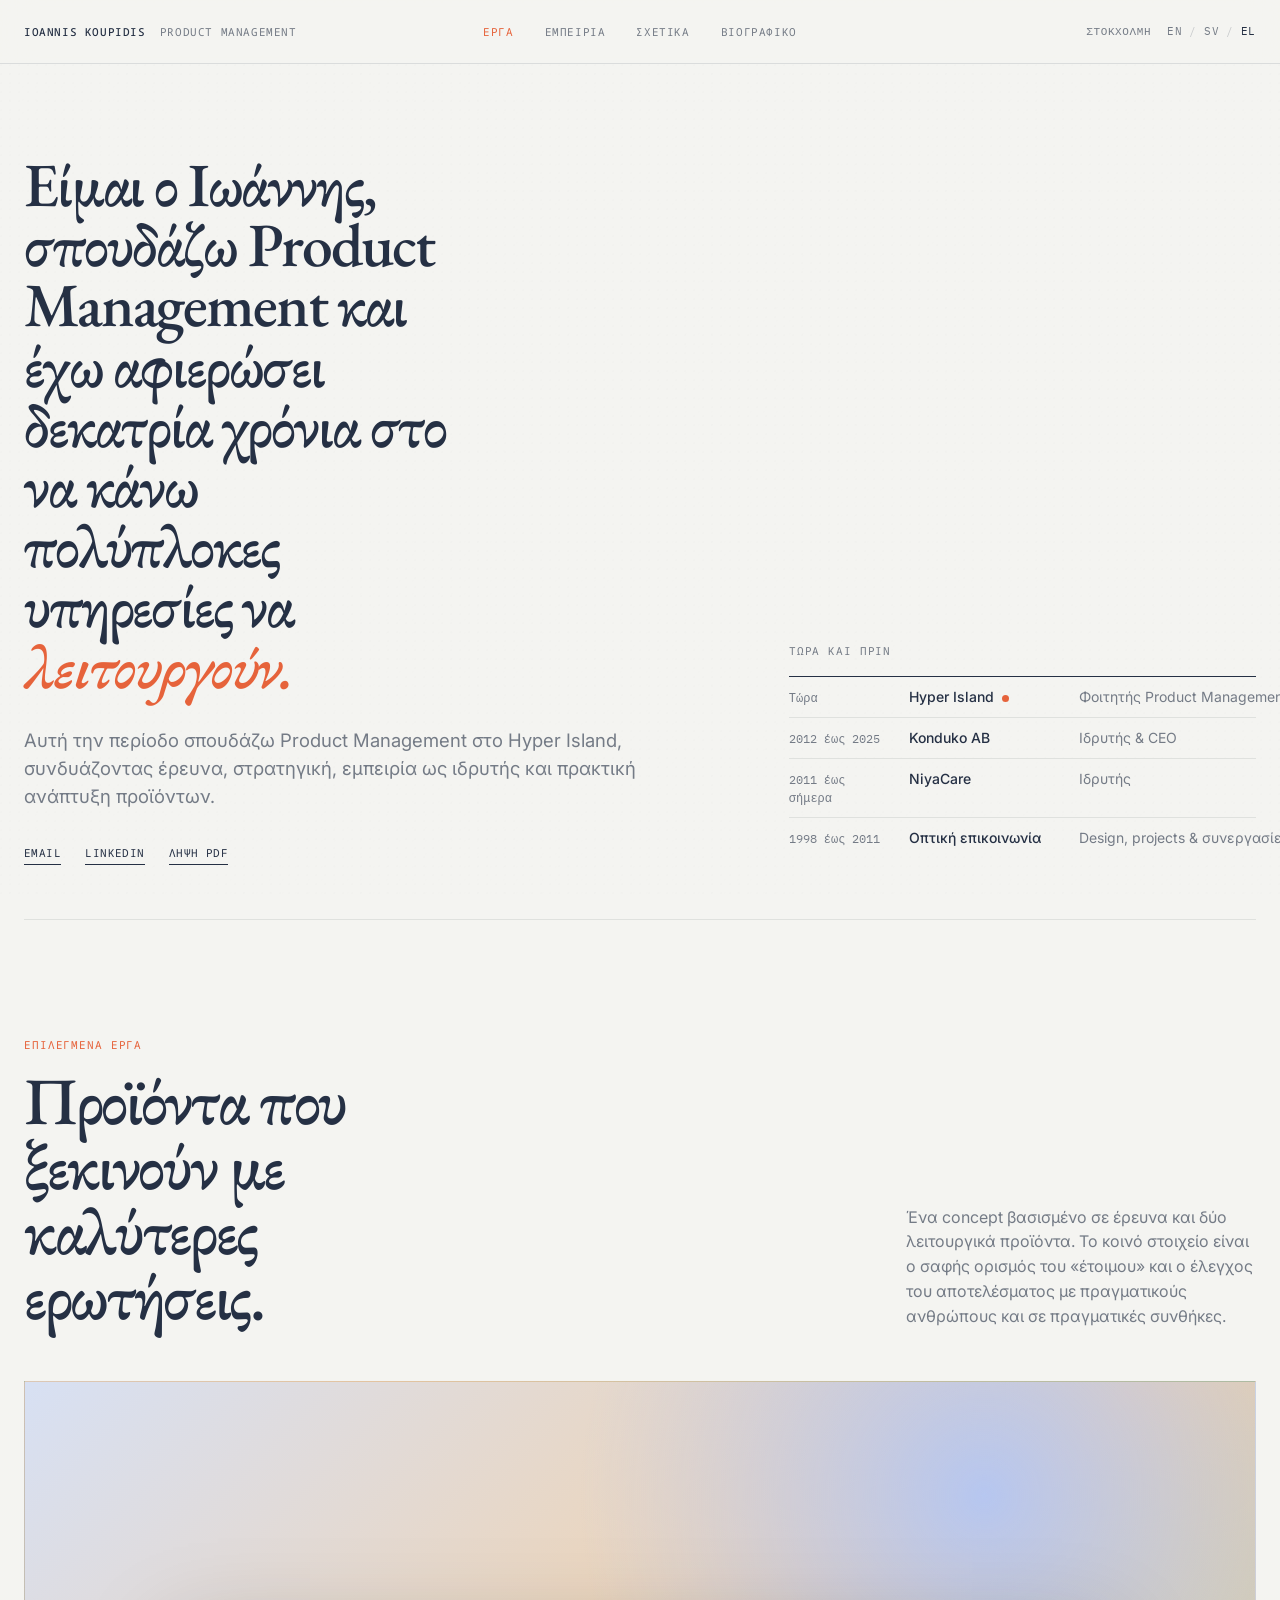
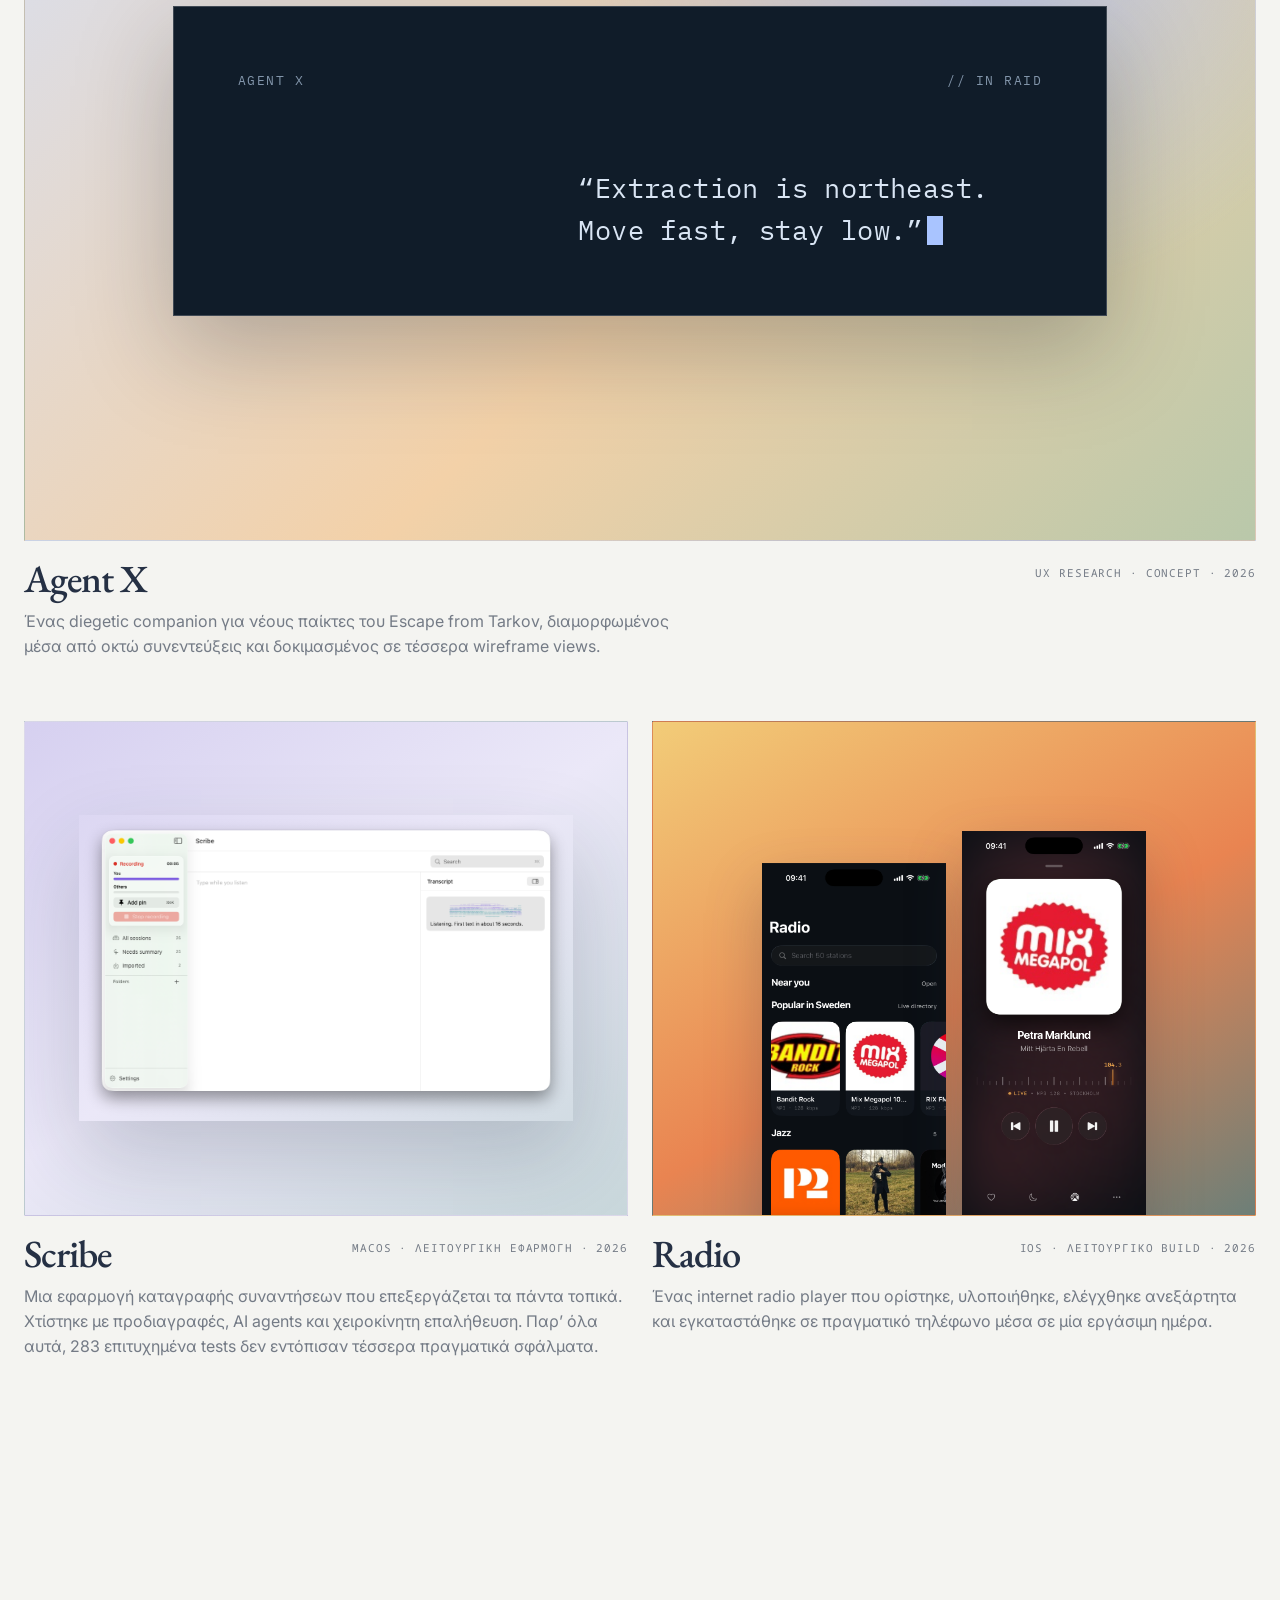
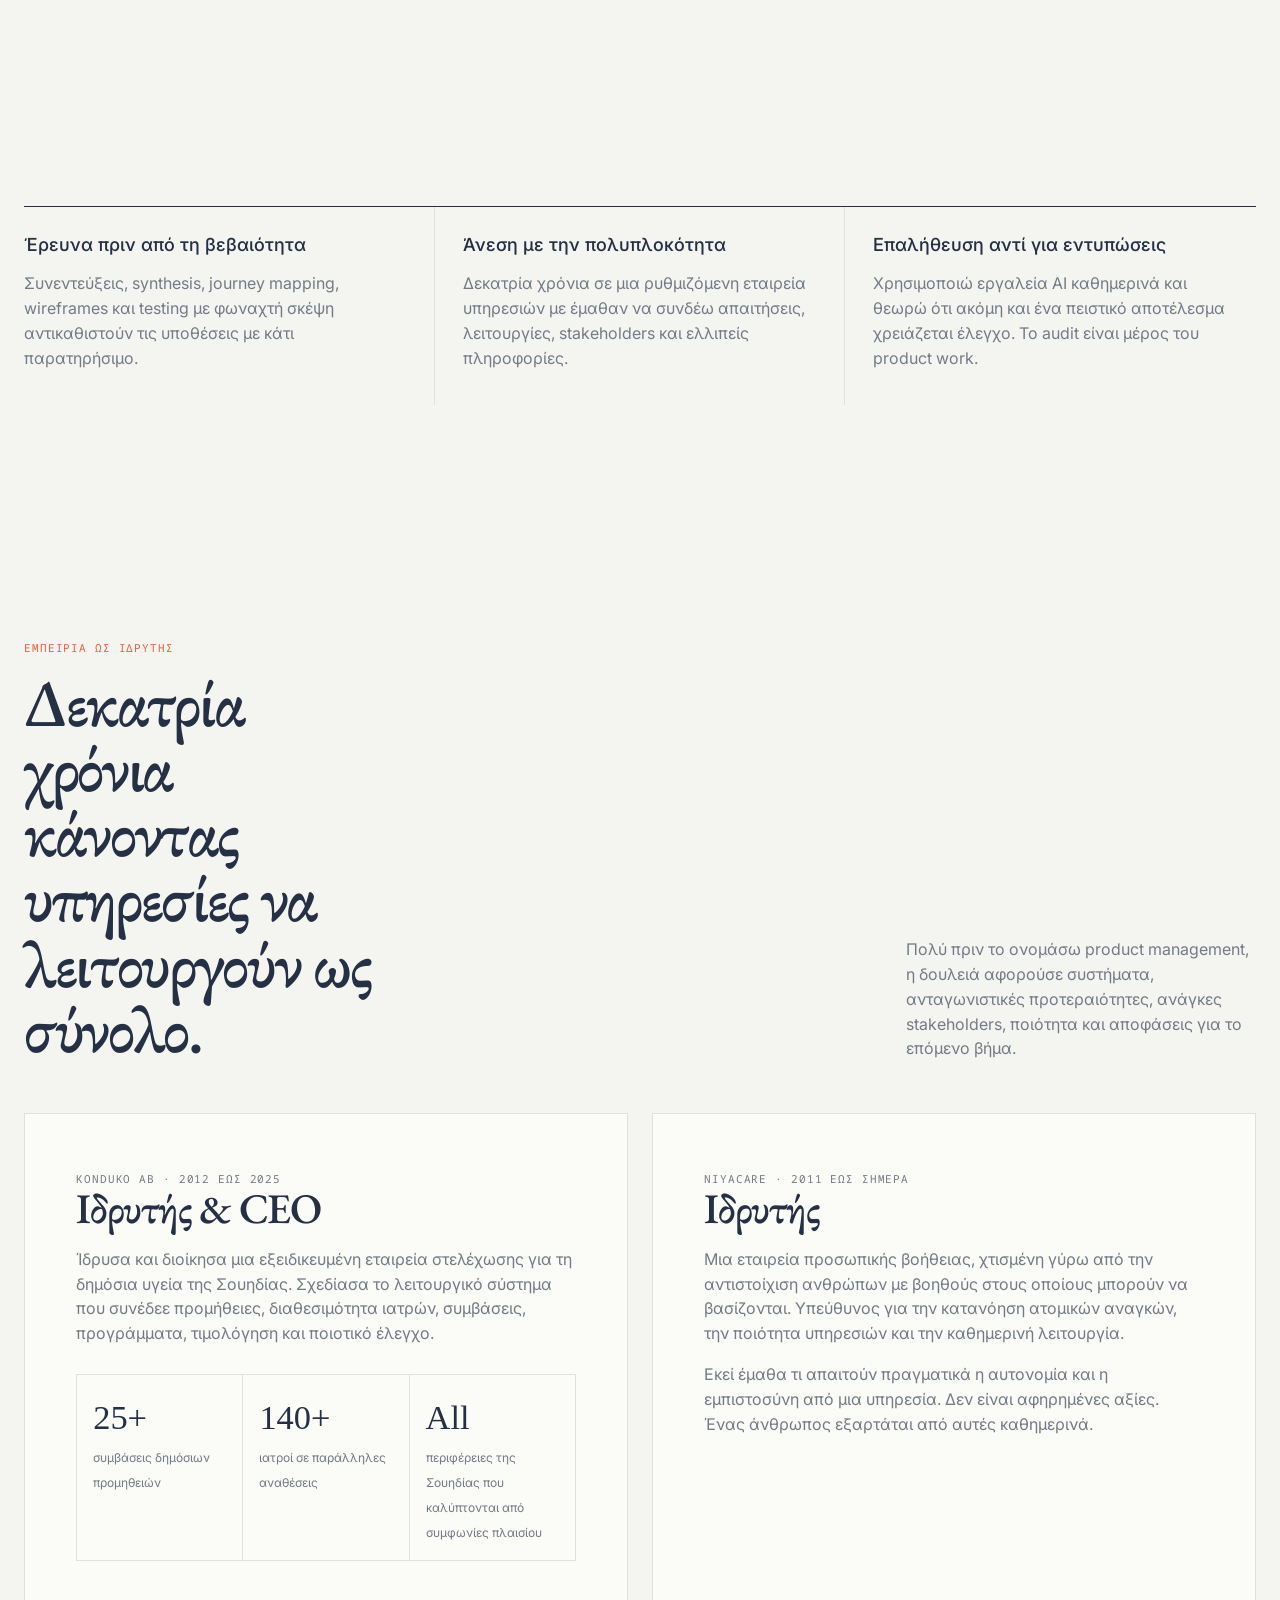
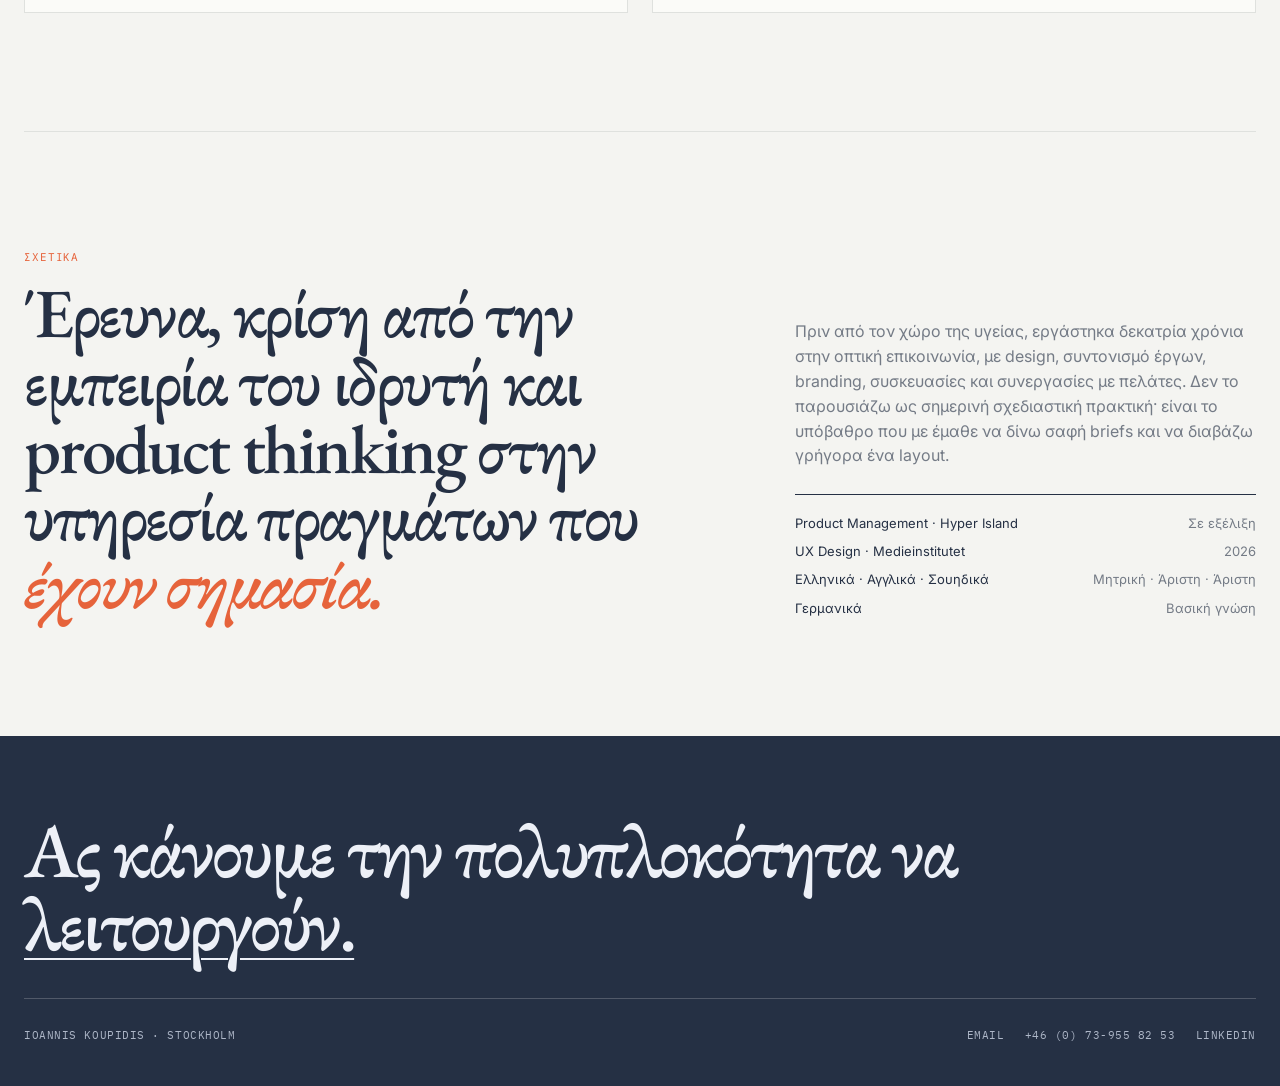
==== el/index.html @ 1a46d5a7 "Create CV neo portfolio" ====
<!doctype html>
<html lang="el">
<head>
  <meta charset="utf-8">
  <meta name="viewport" content="width=device-width,initial-scale=1">
  <title>Ioannis Koupidis · Product Management</title>
  <meta name="description" content="Product management student at Hyper Island with thirteen years of founder experience, working across research, strategy and practical product development.">
  <link rel="preconnect" href="https://fonts.googleapis.com">
  <link rel="preconnect" href="https://fonts.gstatic.com" crossorigin>
  <link href="https://fonts.googleapis.com/css2?family=EB+Garamond:ital,wght@0,400..800;1,400..800&family=IBM+Plex+Mono:wght@400;500&family=Inter:wght@400;500;600&family=Noto+Sans+Mono:wght@400;500&display=swap" rel="stylesheet">
  <link rel="stylesheet" href="../assets/site.css">

<style>
  /* Fraunces and IBM Plex Mono do not include Greek glyphs. */
  .hero-copy h1,.case-title,.section-title,.case-section h2,.statement,
  .project-info h3,.experience-card h3,.footer-title{
    font-family:'EB Garamond',Georgia,serif;
    font-weight:540;
  }
  .brand,.primary-nav a,.header-tools,.timeline-label,.eyebrow,.project-kicker,
  .text-link,.language-switch{
    font-family:'Noto Sans Mono',ui-monospace,monospace;
  }
</style>

<link rel="alternate" hreflang="en" href="../">
<link rel="alternate" hreflang="sv" href="../sv/">
<link rel="alternate" hreflang="el" href="./">
</head>
<body class="home">
  <a class="skip-link" href="#main">Skip to content</a>
  <header class="site-header">
    <div class="header-inner">
      <a class="brand" href="./" aria-label="Ioannis Koupidis, home"><strong>Ioannis Koupidis</strong><span>Product Management</span></a>
      <nav class="primary-nav" aria-label="Primary"><a href="#work" aria-current="page">Έργα</a><a href="#experience">Εμπειρία</a><a href="#about">Σχετικά</a><a href="Ioannis-Koupidis-CV-el.pdf">Βιογραφικό</a></nav>
      <div class="header-tools"><span>Στοκχόλμη</span><span class="language-switch" role="group" aria-label="Language"><!--LANGS--><a href="../" hreflang="en">EN</a><span class="sep" aria-hidden="true">/</span><a href="../sv/" hreflang="sv">SV</a><span class="sep" aria-hidden="true">/</span><a href="./" hreflang="el" aria-current="page">EL</a><!--/LANGS--></span></div>
    </div>
  </header>

  <main id="main">
    <div class="page-shell">
      <section class="home-hero" aria-labelledby="intro-title">
        <div class="hero-copy">
          <h1 id="intro-title">Είμαι ο Ιωάννης, σπουδάζω Product Management και έχω αφιερώσει δεκατρία χρόνια στο να κάνω πολύπλοκες υπηρεσίες να <em>λειτουργούν.</em></h1>
          <p class="hero-support">Αυτή την περίοδο σπουδάζω Product Management στο Hyper Island, συνδυάζοντας έρευνα, στρατηγική, εμπειρία ως ιδρυτής και πρακτική ανάπτυξη προϊόντων.</p>
          <div class="hero-contact"><a class="text-link" href="mailto:gkoupidis@gmail.com">Email</a><a class="text-link" href="https://www.linkedin.com/in/koupidisyannis/" target="_blank" rel="noopener">LinkedIn</a><a class="text-link" href="Ioannis-Koupidis-CV-el.pdf" download>Λήψη PDF</a></div>
        </div>
        <div class="timeline" aria-label="Selected experience">
          <p class="timeline-label">Τώρα και πριν</p>
          <div class="timeline-row current"><time>Τώρα</time><strong>Hyper Island</strong><span>Φοιτητής Product Management</span></div>
          <div class="timeline-row"><time>2012 έως 2025</time><strong>Konduko AB</strong><span>Ιδρυτής &amp; CEO</span></div>
          <div class="timeline-row"><time>2011 έως σήμερα</time><strong>NiyaCare</strong><span>Ιδρυτής</span></div>
          <div class="timeline-row"><time>1998 έως 2011</time><strong>Οπτική επικοινωνία</strong><span>Design, projects &amp; συνεργασίες</span></div>
        </div>
      </section>

      <section class="section-block" id="work" aria-labelledby="work-title">
        <div class="section-intro reveal"><div><p class="eyebrow">Επιλεγμένα έργα</p><h2 class="section-title" id="work-title">Προϊόντα που ξεκινούν με καλύτερες ερωτήσεις.</h2></div><p>Ένα concept βασισμένο σε έρευνα και δύο λειτουργικά προϊόντα. Το κοινό στοιχείο είναι ο σαφής ορισμός του «έτοιμου» και ο έλεγχος του αποτελέσματος με πραγματικούς ανθρώπους και σε πραγματικές συνθήκες.</p></div>
        <div class="project-grid">
          <a class="project-card featured reveal" href="../projects/agent-x/" data-cursor="View case study">
            <div class="project-visual visual-agent"><div class="agent-screen" aria-hidden="true"><div class="agent-screen-top"><span>AGENT X</span><span>// IN RAID</span></div><p class="agent-prompt">“Extraction is northeast. Move fast, stay low.”</p></div></div>
            <div class="project-info"><h3>Agent X</h3><p class="project-kicker">UX research · Concept · 2026</p><p class="project-description">Ένας diegetic companion για νέους παίκτες του Escape from Tarkov, διαμορφωμένος μέσα από οκτώ συνεντεύξεις και δοκιμασμένος σε τέσσερα wireframe views.</p></div>
          </a>
          <a class="project-card reveal" href="../projects/scribe/" data-cursor="View case study">
            <div class="project-visual visual-scribe"><img src="../assets/images/scribe/recording.png" alt="Scribe recording interface with separate audio meters, notes and a live transcript" loading="lazy"></div>
            <div class="project-info"><h3>Scribe</h3><p class="project-kicker">macOS · Λειτουργική εφαρμογή · 2026</p><p class="project-description">Μια εφαρμογή καταγραφής συναντήσεων που επεξεργάζεται τα πάντα τοπικά. Χτίστηκε με προδιαγραφές, AI agents και χειροκίνητη επαλήθευση. Παρ’ όλα αυτά, 283 επιτυχημένα tests δεν εντόπισαν τέσσερα πραγματικά σφάλματα.</p></div>
          </a>
          <a class="project-card reveal" href="../projects/radio/" data-cursor="View case study">
            <div class="project-visual visual-radio"><img src="../assets/images/radio/browse.png" alt="Radio iOS browse screen" loading="lazy"><img src="../assets/images/radio/player.png" alt="Radio iOS now-playing screen" loading="lazy"></div>
            <div class="project-info"><h3>Radio</h3><p class="project-kicker">iOS · Λειτουργικό build · 2026</p><p class="project-description">Ένας internet radio player που ορίστηκε, υλοποιήθηκε, ελέγχθηκε ανεξάρτητα και εγκαταστάθηκε σε πραγματικό τηλέφωνο μέσα σε μία εργάσιμη ημέρα.</p></div>
          </a>
        </div>
      </section>

      <section class="section-block" aria-labelledby="approach-title">
        <div class="section-intro reveal"><div><p class="eyebrow">Πώς δουλεύω</p><h2 class="section-title" id="approach-title">Σαφήνεια πριν από το polish.</h2></div><p>Product work σημαίνει να αποφασίζεις τι αξίζει να υπάρξει, να κάνεις ορατές τις ανταγωνιστικές προτεραιότητες και να βρίσκεις στοιχεία αρκετά ισχυρά ώστε να αλλάξεις γνώμη.</p></div>
        <div class="principles reveal">
          <article class="principle"><h3>Έρευνα πριν από τη βεβαιότητα</h3><p>Συνεντεύξεις, synthesis, journey mapping, wireframes και testing με φωναχτή σκέψη αντικαθιστούν τις υποθέσεις με κάτι παρατηρήσιμο.</p></article>
          <article class="principle"><h3>Άνεση με την πολυπλοκότητα</h3><p>Δεκατρία χρόνια σε μια ρυθμιζόμενη εταιρεία υπηρεσιών με έμαθαν να συνδέω απαιτήσεις, λειτουργίες, stakeholders και ελλιπείς πληροφορίες.</p></article>
          <article class="principle"><h3>Επαλήθευση αντί για εντυπώσεις</h3><p>Χρησιμοποιώ εργαλεία AI καθημερινά και θεωρώ ότι ακόμη και ένα πειστικό αποτέλεσμα χρειάζεται έλεγχο. Το audit είναι μέρος του product work.</p></article>
        </div>
      </section>

      <section class="section-block" id="experience" aria-labelledby="experience-title">
        <div class="section-intro reveal"><div><p class="eyebrow">Εμπειρία ως ιδρυτής</p><h2 class="section-title" id="experience-title">Δεκατρία χρόνια κάνοντας υπηρεσίες να λειτουργούν ως σύνολο.</h2></div><p>Πολύ πριν το ονομάσω product management, η δουλειά αφορούσε συστήματα, ανταγωνιστικές προτεραιότητες, ανάγκες stakeholders, ποιότητα και αποφάσεις για το επόμενο βήμα.</p></div>
        <div class="experience-grid">
          <article class="experience-card reveal"><p class="project-kicker" style="text-align:left">Konduko AB · 2012 έως 2025</p><h3>Ιδρυτής &amp; CEO</h3><p>Ίδρυσα και διοίκησα μια εξειδικευμένη εταιρεία στελέχωσης για τη δημόσια υγεία της Σουηδίας. Σχεδίασα το λειτουργικό σύστημα που συνέδεε προμήθειες, διαθεσιμότητα ιατρών, συμβάσεις, προγράμματα, τιμολόγηση και ποιοτικό έλεγχο.</p><div class="metric-row"><div class="metric"><strong>25+</strong><span>συμβάσεις δημόσιων προμηθειών</span></div><div class="metric"><strong>140+</strong><span>ιατροί σε παράλληλες αναθέσεις</span></div><div class="metric"><strong>All</strong><span>περιφέρειες της Σουηδίας που καλύπτονται από συμφωνίες πλαισίου</span></div></div></article>
          <article class="experience-card reveal"><p class="project-kicker" style="text-align:left">NiyaCare · 2011 έως σήμερα</p><h3>Ιδρυτής</h3><p>Μια εταιρεία προσωπικής βοήθειας, χτισμένη γύρω από την αντιστοίχιση ανθρώπων με βοηθούς στους οποίους μπορούν να βασίζονται. Υπεύθυνος για την κατανόηση ατομικών αναγκών, την ποιότητα υπηρεσιών και την καθημερινή λειτουργία.</p><p>Εκεί έμαθα τι απαιτούν πραγματικά η αυτονομία και η εμπιστοσύνη από μια υπηρεσία. Δεν είναι αφηρημένες αξίες. Ένας άνθρωπος εξαρτάται από αυτές καθημερινά.</p></article>
        </div>
      </section>

      <section class="about-band" id="about" aria-labelledby="about-title">
        <div><p class="eyebrow">Σχετικά</p><h2 class="statement" id="about-title">Έρευνα, κρίση από την εμπειρία του ιδρυτή και product thinking στην υπηρεσία πραγμάτων που <em>έχουν σημασία.</em></h2></div>
        <div class="about-details"><p>Πριν από τον χώρο της υγείας, εργάστηκα δεκατρία χρόνια στην οπτική επικοινωνία, με design, συντονισμό έργων, branding, συσκευασίες και συνεργασίες με πελάτες. Δεν το παρουσιάζω ως σημερινή σχεδιαστική πρακτική· είναι το υπόβαθρο που με έμαθε να δίνω σαφή briefs και να διαβάζω γρήγορα ένα layout.</p><div class="compact-list" aria-label="Education and languages"><span>Product Management · Hyper Island</span><span>Σε εξέλιξη</span><span>UX Design · Medieinstitutet</span><span>2026</span><span>Ελληνικά · Αγγλικά · Σουηδικά</span><span>Μητρική · Άριστη · Άριστη</span><span>Γερμανικά</span><span>Βασική γνώση</span></div></div>
      </section>
    </div>
  </main>
  <footer class="site-footer"><div class="footer-inner"><p class="footer-title">Ας κάνουμε την πολυπλοκότητα να <a href="mailto:gkoupidis@gmail.com">λειτουργούν.</a></p><div class="footer-meta"><span>Ioannis Koupidis · Stockholm</span><span class="footer-links"><a href="mailto:gkoupidis@gmail.com">Email</a><a href="tel:+46739558253">+46 (0) 73-955 82 53</a><a href="https://www.linkedin.com/in/koupidisyannis/" target="_blank" rel="noopener">LinkedIn</a></span></div></div></footer>
  <script src="../assets/site.js"></script>
</body>
</html>
---- assets/site.css ----
:root {
  --paper:#f4f4f1;--surface:#fbfbf8;--ink:#253044;--muted:#747b86;--line:#dfe1de;
  --accent:#e6633b;--blue:#a9c4ff;--mono:"IBM Plex Mono",ui-monospace,monospace;
  --sans:Inter,system-ui,sans-serif;--serif:Fraunces,Georgia,serif;
  --header-h:64px;--page:min(100% - 48px,1440px)
}
*{box-sizing:border-box}html{scroll-behavior:smooth;scroll-padding-top:92px}
body{margin:0;color:var(--ink);background:var(--paper);font-family:var(--sans);font-size:16px;line-height:1.55;-webkit-font-smoothing:antialiased}
body:before{content:"";position:fixed;inset:0;pointer-events:none;z-index:-1;opacity:.36;background-image:radial-gradient(circle at 15% 24%,rgba(37,48,68,.025) 0 1px,transparent 1.2px),radial-gradient(circle at 74% 68%,rgba(37,48,68,.02) 0 1px,transparent 1.2px);background-size:9px 9px,13px 13px}
a{color:inherit}img{display:block;max-width:100%}.skip-link{position:fixed;z-index:1000;top:8px;left:8px;padding:10px 14px;color:#fff;background:var(--ink);transform:translateY(-160%)}.skip-link:focus{transform:none}
.site-header{position:sticky;top:0;z-index:60;height:var(--header-h);border-bottom:1px solid rgba(37,48,68,.12);background:rgba(244,244,241,.87);backdrop-filter:blur(16px)}
.header-inner{width:var(--page);height:100%;margin:auto;display:grid;grid-template-columns:1fr auto 1fr;align-items:center;gap:28px}
.brand,.primary-nav a,.header-tools a,.header-tools span{font-family:var(--mono);font-size:11px;line-height:1;letter-spacing:.055em;text-transform:uppercase;text-decoration:none}
.brand{display:flex;align-items:baseline;gap:14px;white-space:nowrap}.brand strong{font-weight:500}.brand span,.primary-nav a,.header-tools{color:var(--muted)}
.primary-nav,.header-tools{display:flex;align-items:center}.primary-nav{gap:31px}.header-tools{justify-self:end;gap:16px}.primary-nav a:hover,.primary-nav a[aria-current=page],.header-tools a:hover{color:var(--accent)}
.language-switch{display:inline-flex;gap:7px}.language-switch .sep{opacity:.35}.language-switch [aria-current=page]{color:var(--ink)}
.page-shell{width:var(--page);margin:auto}
.home-hero{min-height:calc(100svh - var(--header-h));padding:clamp(72px,10vh,120px) 0 54px;display:grid;grid-template-columns:minmax(0,1.2fr) minmax(420px,.8fr);align-items:end;gap:clamp(42px,5vw,72px);border-bottom:1px solid var(--line)}
.hero-copy h1,.case-title,.section-title,.case-section h2,.statement{font-family:var(--serif);font-weight:420;letter-spacing:-.035em;line-height:.98;margin:0}
.hero-copy h1{max-width:14ch;font-size:clamp(3.25rem,4.8vw,5.7rem)}.hero-copy h1 em,.statement em{color:var(--accent);font-weight:inherit;font-style:italic}
.hero-support{max-width:670px;margin:30px 0 0;font-size:clamp(1.05rem,1.45vw,1.35rem);line-height:1.52;color:var(--muted)}
.hero-contact{margin-top:34px;display:flex;flex-wrap:wrap;gap:12px 24px}.text-link{font-family:var(--mono);font-size:11px;letter-spacing:.04em;text-transform:uppercase;text-decoration:none;border-bottom:1px solid;padding-bottom:3px}.text-link:hover{color:var(--accent)}
.timeline{align-self:end;padding-bottom:8px}.timeline-label,.eyebrow,.project-kicker,.case-kicker,.section-index,.fact dt,.card-label,.case-nav a{font-family:var(--mono);font-size:11px;line-height:1.3;letter-spacing:.08em;text-transform:uppercase}
.timeline-label{color:var(--muted);margin:0 0 18px}.timeline-row{display:grid;grid-template-columns:100px minmax(150px,.9fr) minmax(220px,1.2fr);gap:20px;padding:9px 0;border-top:1px solid var(--line);align-items:baseline}.timeline-row:first-of-type{border-top-color:var(--ink)}
.timeline-row time{font-family:var(--mono);font-size:12px;color:var(--muted)}.timeline-row strong{font-size:14px;font-weight:500}.timeline-row span{font-size:14px;color:var(--muted)}.timeline-row.current strong:after{content:"";display:inline-block;width:7px;height:7px;margin-left:8px;border-radius:50%;background:var(--accent)}
.section-block{padding:118px 0}.section-intro{display:grid;grid-template-columns:minmax(0,1fr) minmax(280px,.42fr);gap:48px;align-items:end;margin-bottom:52px}.eyebrow{color:var(--accent);margin:0 0 15px}.section-title{font-size:clamp(3rem,5.2vw,5.8rem);max-width:11ch}.section-intro>p:last-child{margin:0;color:var(--muted);max-width:43ch}
.project-grid{display:grid;grid-template-columns:repeat(2,minmax(0,1fr));gap:62px 24px}.project-card{display:block;text-decoration:none}.project-card.featured{grid-column:1/-1}.project-visual{position:relative;overflow:hidden;min-height:450px;background:#e6e7e4;border:1px solid rgba(37,48,68,.08);transform:translateZ(0)}.project-card.featured .project-visual{min-height:min(65vw,760px)}.project-card:not(.featured) .project-visual{aspect-ratio:1/.82;min-height:0}
.project-info{padding-top:18px;display:grid;grid-template-columns:1fr auto;gap:12px 30px;align-items:start}.project-info h3{margin:0;font-family:var(--serif);font-size:clamp(2rem,3vw,3.5rem);font-weight:430;line-height:1;letter-spacing:-.025em}.project-kicker{margin:7px 0 0;color:var(--muted);text-align:right}.project-description{grid-column:1/-1;margin:0;color:var(--muted);max-width:66ch}
.visual-agent{display:grid;place-items:center;background:radial-gradient(circle at 78% 15%,rgba(169,196,255,.82),transparent 35%),linear-gradient(135deg,#d7e0f3,#f3d1a8 56%,#b9c8aa)}
.agent-screen{width:min(76%,960px);min-height:270px;padding:clamp(28px,5vw,72px);color:#d9e5f4;background:#101c29;border:1px solid rgba(255,255,255,.2);box-shadow:0 35px 90px rgba(16,28,41,.26);transition:transform .6s cubic-bezier(.2,.8,.2,1)}.project-card:hover .agent-screen,.project-card:hover .project-visual img{transform:scale(1.025)}
.agent-screen-top{display:flex;justify-content:space-between;color:#8295aa}.agent-screen-top,.agent-prompt{font-family:var(--mono);font-size:clamp(10px,1vw,14px);letter-spacing:.12em}.agent-prompt{max-width:29ch;margin:clamp(42px,6vw,86px) 0 0 auto;font-size:clamp(18px,2.1vw,32px);line-height:1.55;letter-spacing:.015em}.agent-prompt:after{content:"";display:inline-block;width:.6em;height:1.1em;margin-left:4px;vertical-align:-.2em;background:var(--blue);animation:blink 1.05s steps(1) infinite}@keyframes blink{50%{opacity:0}}
.visual-scribe{display:grid;place-items:center;background:linear-gradient(145deg,#d6d0f0,#ebe8f8 48%,#c8d7db)}.visual-scribe img{width:82%;box-shadow:0 34px 80px rgba(37,48,68,.2);transition:transform .6s cubic-bezier(.2,.8,.2,1)}
.visual-radio{display:flex;justify-content:center;align-items:flex-end;gap:3%;padding:7% 5% 0;background:linear-gradient(150deg,#f2cc78,#e98451 55%,#6d7f78)}.visual-radio img{width:34%;filter:drop-shadow(0 24px 28px rgba(37,48,68,.24));transition:transform .6s cubic-bezier(.2,.8,.2,1)}.visual-radio img:first-child{transform:translateY(12%)}.visual-radio img:last-child{transform:translateY(4%)}
.principles{display:grid;grid-template-columns:repeat(3,minmax(0,1fr));border-top:1px solid var(--ink)}.principle{padding:24px 28px 34px 0;border-right:1px solid var(--line)}.principle+.principle{padding-left:28px}.principle:last-child{border:0}.principle h3{margin:0 0 12px;font-size:18px;font-weight:520}.principle p{margin:0;color:var(--muted)}
.experience-grid{display:grid;grid-template-columns:1fr 1fr;gap:24px}.experience-card{padding:clamp(28px,4vw,52px);background:var(--surface);border:1px solid var(--line)}.experience-card h3{font-family:var(--serif);font-size:clamp(2rem,3.3vw,3.6rem);font-weight:430;line-height:1;letter-spacing:-.03em;margin:0 0 18px}.experience-card>p{color:var(--muted);max-width:58ch}.metric-row{display:grid;grid-template-columns:repeat(3,1fr);gap:1px;margin-top:28px;background:var(--line);border:1px solid var(--line)}.metric{min-height:116px;padding:16px;background:var(--surface)}.metric strong{display:block;font-family:var(--serif);font-size:2.15rem;font-weight:450}.metric span{color:var(--muted);font-size:12px}
.about-band{padding:118px 0;border-top:1px solid var(--line);display:grid;grid-template-columns:1.2fr .8fr;gap:80px}.statement{font-size:clamp(3rem,5.4vw,6rem)}.about-details{display:grid;align-content:end;gap:26px}.about-details p{color:var(--muted);margin:0}.compact-list{display:grid;grid-template-columns:1fr auto;gap:8px 24px;padding-top:18px;border-top:1px solid var(--ink);font-size:13px}.compact-list span:nth-child(even){color:var(--muted);text-align:right}
.site-footer{min-height:340px;padding:78px 0 42px;color:#edf0f7;background:var(--ink)}.footer-inner{width:var(--page);margin:auto}.footer-title{margin:0 0 38px;font-family:var(--serif);font-size:clamp(3rem,6vw,6.4rem);font-weight:430;letter-spacing:-.04em;line-height:.95}.footer-title a{text-decoration-thickness:2px;text-underline-offset:8px}.footer-meta{display:flex;flex-wrap:wrap;justify-content:space-between;gap:18px;padding-top:28px;border-top:1px solid rgba(255,255,255,.2);color:#aeb7c8;font-family:var(--mono);font-size:11px;text-transform:uppercase;letter-spacing:.05em}.footer-links{display:flex;flex-wrap:wrap;gap:20px}.footer-links a{text-decoration:none}.footer-links a:hover{color:#fff}
/* Case studies */
.case-page{background:#f6f6f3}.case-shell{width:var(--page);margin:auto;display:grid;grid-template-columns:196px minmax(0,1fr);gap:clamp(42px,6vw,96px);padding:54px 0 140px}.case-aside-inner{position:sticky;top:94px}.back-link{display:inline-flex;gap:9px;margin-bottom:34px;text-decoration:none;font-family:var(--mono);font-size:11px;text-transform:uppercase}.back-link:hover{color:var(--accent)}.case-nav{display:grid;gap:11px}.case-nav a{color:var(--muted);text-decoration:none;text-transform:none;letter-spacing:0}.case-nav a:hover,.case-nav a.active{color:var(--ink)}.case-nav a.active:before{content:"— ";color:var(--accent)}
.case-main{min-width:0;max-width:1120px}.case-kicker{color:var(--muted);margin:4px 0 20px}.case-title{font-size:clamp(4.2rem,7.4vw,8rem);max-width:12ch}.case-deck{margin:28px 0 50px;max-width:760px;color:var(--muted);font-size:clamp(1.1rem,1.6vw,1.45rem)}
.case-hero{min-height:560px;margin-bottom:32px;overflow:hidden;border:1px solid rgba(37,48,68,.08)}.case-hero.agent{display:grid;place-items:center;padding:8%;background:linear-gradient(135deg,#cbd8eb,#ebc19a 54%,#9cb39b)}.case-hero.agent .agent-screen{width:100%;min-height:360px}.case-hero.scribe{display:grid;place-items:center;padding:8%;background:linear-gradient(135deg,#cdc5ed,#eceaf8 55%,#bdd3d5)}.case-hero.scribe img{width:94%;box-shadow:0 35px 90px rgba(37,48,68,.2)}.case-hero.radio{display:flex;justify-content:center;align-items:flex-end;gap:4%;padding:5% 6% 0;background:linear-gradient(145deg,#f0cc7e,#e27b4d 55%,#708781)}.case-hero.radio img{width:31%;filter:drop-shadow(0 30px 32px rgba(37,48,68,.24))}.case-hero.radio img:nth-child(2){transform:translateY(8%)}
.facts{display:grid;grid-template-columns:repeat(4,1fr);gap:1px;background:var(--line);border:1px solid var(--line);margin-bottom:130px}.fact{min-height:112px;padding:18px;background:var(--paper)}.fact dt{color:var(--muted);margin-bottom:13px}.fact dd{margin:0;font-size:14px}
.case-section{scroll-margin-top:92px;padding:0 0 128px}.section-index{color:var(--accent);margin-bottom:18px}.case-section h2{font-size:clamp(3rem,5vw,5.8rem);max-width:13ch;margin-bottom:30px}.case-section .lead{max-width:820px;margin:0 0 35px;font-size:clamp(1.12rem,1.5vw,1.38rem);line-height:1.55;color:var(--muted)}.case-section>p:not(.lead){max-width:760px;color:var(--muted)}.case-section h3{margin:0 0 12px;font-family:var(--serif);font-size:clamp(1.8rem,2.8vw,3rem);font-weight:450;letter-spacing:-.02em;line-height:1.05}
.stat-grid,.insight-grid,.decision-grid{display:grid;grid-template-columns:repeat(3,minmax(0,1fr));gap:1px;margin:42px 0;background:var(--line);border:1px solid var(--line)}.stat-card,.insight-card,.decision-card{min-height:210px;padding:26px;background:var(--surface)}.stat-card strong{display:block;margin-bottom:18px;font-family:var(--serif);font-size:clamp(3rem,5vw,5.4rem);font-weight:440;line-height:1}.stat-card p,.insight-card p,.decision-card p{color:var(--muted);margin:0}.card-label{display:block;color:var(--accent);margin-bottom:50px}
.pull-quote{margin:62px 0;padding:44px 0 42px clamp(30px,5vw,72px);border-block:1px solid var(--ink);font-family:var(--serif);font-size:clamp(2.2rem,4vw,4.5rem);line-height:1.08;letter-spacing:-.03em}
.split{display:grid;grid-template-columns:1fr 1fr;gap:22px;margin:44px 0}.split-panel{padding:30px;border:1px solid var(--line);background:var(--surface)}.split-panel p,.split-panel li{color:var(--muted)}.split-panel ul{padding-left:20px;margin-bottom:0}
.media-frame{margin:48px 0;padding:clamp(18px,4vw,48px);background:#e8e8e3;border:1px solid var(--line)}.media-frame.dark{background:#172331}.media-frame img{width:100%;box-shadow:0 18px 45px rgba(37,48,68,.12)}.caption{margin:13px 0 0;color:var(--muted);font-family:var(--mono);font-size:10px;letter-spacing:.03em}.phone-gallery{display:grid;grid-template-columns:repeat(3,1fr);gap:20px;align-items:end;padding:7% 5% 0;margin:48px 0;background:linear-gradient(145deg,#f0cc7e,#e27b4d 58%,#718981)}.phone-gallery img{width:100%;filter:drop-shadow(0 24px 24px rgba(37,48,68,.22))}
.finding-list{margin:40px 0;border-top:1px solid var(--ink)}.finding{display:grid;grid-template-columns:70px minmax(0,1fr) minmax(260px,.8fr);gap:24px;padding:28px 0;border-bottom:1px solid var(--line)}.finding-number{color:var(--accent);font-family:var(--mono);font-size:12px}.finding h3{font-family:var(--sans);font-size:17px;font-weight:550;letter-spacing:0}.finding p{margin:0;color:var(--muted)}
.outcome-banner{padding:clamp(34px,6vw,74px);margin-top:30px;color:#fff;background:var(--ink)}.outcome-banner h3{max-width:17ch;font-size:clamp(2.5rem,4.7vw,5.2rem)}.outcome-banner p{max-width:730px;color:#b8c1d0}.next-project{display:block;margin-top:20px;padding:62px 0 0;border-top:1px solid var(--ink);text-decoration:none}.next-project span{color:var(--accent);font-family:var(--mono);font-size:11px;text-transform:uppercase}.next-project strong{display:block;margin-top:14px;font-family:var(--serif);font-size:clamp(3rem,5.5vw,6rem);font-weight:430;letter-spacing:-.04em;line-height:1}
.custom-cursor{position:fixed;z-index:999;top:0;left:0;width:20px;height:20px;border-radius:50%;color:#fff;background:var(--ink);pointer-events:none;opacity:0;transform:translate3d(-50px,-50px,0);transition:width .22s,height .22s,border-radius .22s,background .22s,opacity .18s;display:grid;place-items:center;white-space:nowrap}.custom-cursor:after{content:attr(data-label);opacity:0;font-family:var(--mono);font-size:10px;text-transform:uppercase}.custom-cursor.visible{opacity:1}.custom-cursor.is-project{width:142px;height:42px;border-radius:999px;background:var(--accent)}.custom-cursor.is-project:after{opacity:1}
@media(pointer:fine) and (hover:hover) and (prefers-reduced-motion:no-preference){html.cursor-enhanced,html.cursor-enhanced a,html.cursor-enhanced button{cursor:none}}
.js .reveal{opacity:0;transform:translateY(24px);transition:opacity .7s,transform .7s cubic-bezier(.2,.8,.2,1)}.js .reveal.visible{opacity:1;transform:none}
@media(max-width:1050px){.header-inner{grid-template-columns:1fr auto}.primary-nav{display:none}.home-hero{grid-template-columns:1fr;align-items:start;min-height:auto}.hero-copy h1{max-width:12ch}.timeline{max-width:760px}.section-intro{grid-template-columns:1fr}.case-shell{grid-template-columns:1fr}.case-aside-inner{position:static}.case-aside{border-bottom:1px solid var(--line);padding-bottom:18px}.back-link{margin-bottom:18px}.case-nav{display:flex;overflow-x:auto;gap:22px}.case-nav a{white-space:nowrap}.case-nav a.active:before{content:none}}
@media(max-width:760px){:root{--page:min(100% - 32px,1440px)}.brand span,.header-tools>span:not(.language-switch){display:none}.home-hero{padding-top:72px;gap:70px}.hero-copy h1{max-width:100%;font-size:clamp(2.8rem,12.6vw,4.7rem)}.timeline-row{grid-template-columns:78px 1fr;gap:8px 16px}.timeline-row span{grid-column:2}.section-block,.about-band{padding:82px 0}.project-grid,.principles,.experience-grid,.about-band{grid-template-columns:1fr}.project-card.featured{grid-column:auto}.project-card.featured .project-visual{min-height:430px}.project-card:not(.featured) .project-visual{aspect-ratio:1/.95}.project-info{grid-template-columns:1fr}.project-kicker{text-align:left}.project-description{grid-column:auto}.principle{border-right:0;border-bottom:1px solid var(--line);padding:22px 0}.principle+.principle{padding-left:0}.metric-row{grid-template-columns:1fr}.about-band{gap:48px}.case-shell{padding-top:28px}.case-title{font-size:clamp(3.7rem,17vw,5.5rem)}.case-hero{min-height:370px}.case-hero.agent .agent-screen{min-height:260px}.facts{grid-template-columns:1fr 1fr;margin-bottom:88px}.stat-grid,.insight-grid,.decision-grid,.split{grid-template-columns:1fr}.stat-card,.insight-card,.decision-card{min-height:0}.card-label{margin-bottom:28px}.finding{grid-template-columns:42px 1fr}.finding p{grid-column:2}.phone-gallery{gap:6px}.case-section{padding-bottom:90px}.footer-meta{flex-direction:column}}
@media(prefers-reduced-motion:reduce){html{scroll-behavior:auto}*,*:before,*:after{animation-duration:.01ms!important;animation-iteration-count:1!important;transition-duration:.01ms!important}.js .reveal{opacity:1;transform:none}}
@media print{@page{size:A4;margin:13mm 15mm}:root{--paper:#fff;--surface:#fff;--ink:#000;--muted:#333;--line:#bbb}body{font-size:9.1pt;line-height:1.3;background:#fff}body:before,.site-header,.skip-link,.custom-cursor,.project-visual,.site-footer,.section-intro>p:last-child{display:none!important}.page-shell{width:auto}.home-hero{min-height:0;display:block;padding:0 0 6mm;border-bottom:1px solid #000}.hero-copy h1{max-width:none;font-size:21.5pt;line-height:1.05}.hero-support{max-width:none;margin-top:3mm;font-size:9.7pt}.hero-contact{margin-top:3mm}.timeline{margin-top:4mm}.timeline-label{margin-bottom:1mm}.timeline-row{grid-template-columns:28mm 55mm 1fr;padding:1.2mm 0}.section-block{padding:5mm 0 0}.section-intro{display:block;margin-bottom:2mm}.eyebrow{margin-bottom:1mm}.section-title{max-width:none;font-size:16pt}.project-grid,.principles,.experience-grid{display:block}.project-card,.principle,.experience-card{break-inside:avoid;padding:2.2mm 0;border:0;border-top:1px solid #aaa}.project-info{display:block;padding:0}.project-info h3{font-size:13pt}.project-kicker{text-align:left;margin:.5mm 0}.project-description,.principle p,.experience-card p{margin:1mm 0}.principle h3,.experience-card h3{font-family:var(--sans);font-size:10.5pt;margin:0 0 .5mm}.metric-row{grid-template-columns:repeat(3,1fr);margin-top:2mm}.metric{min-height:0;padding:1.5mm}.metric strong{font-size:12pt}.about-band{display:block;padding:5mm 0 0;border:0}.statement{font-size:16pt}.about-details{margin-top:2.5mm;gap:2mm}.compact-list{padding-top:1.5mm;column-gap:6mm}.compact-list span:nth-child(even){padding-left:2mm}.reveal{opacity:1!important;transform:none!important}}
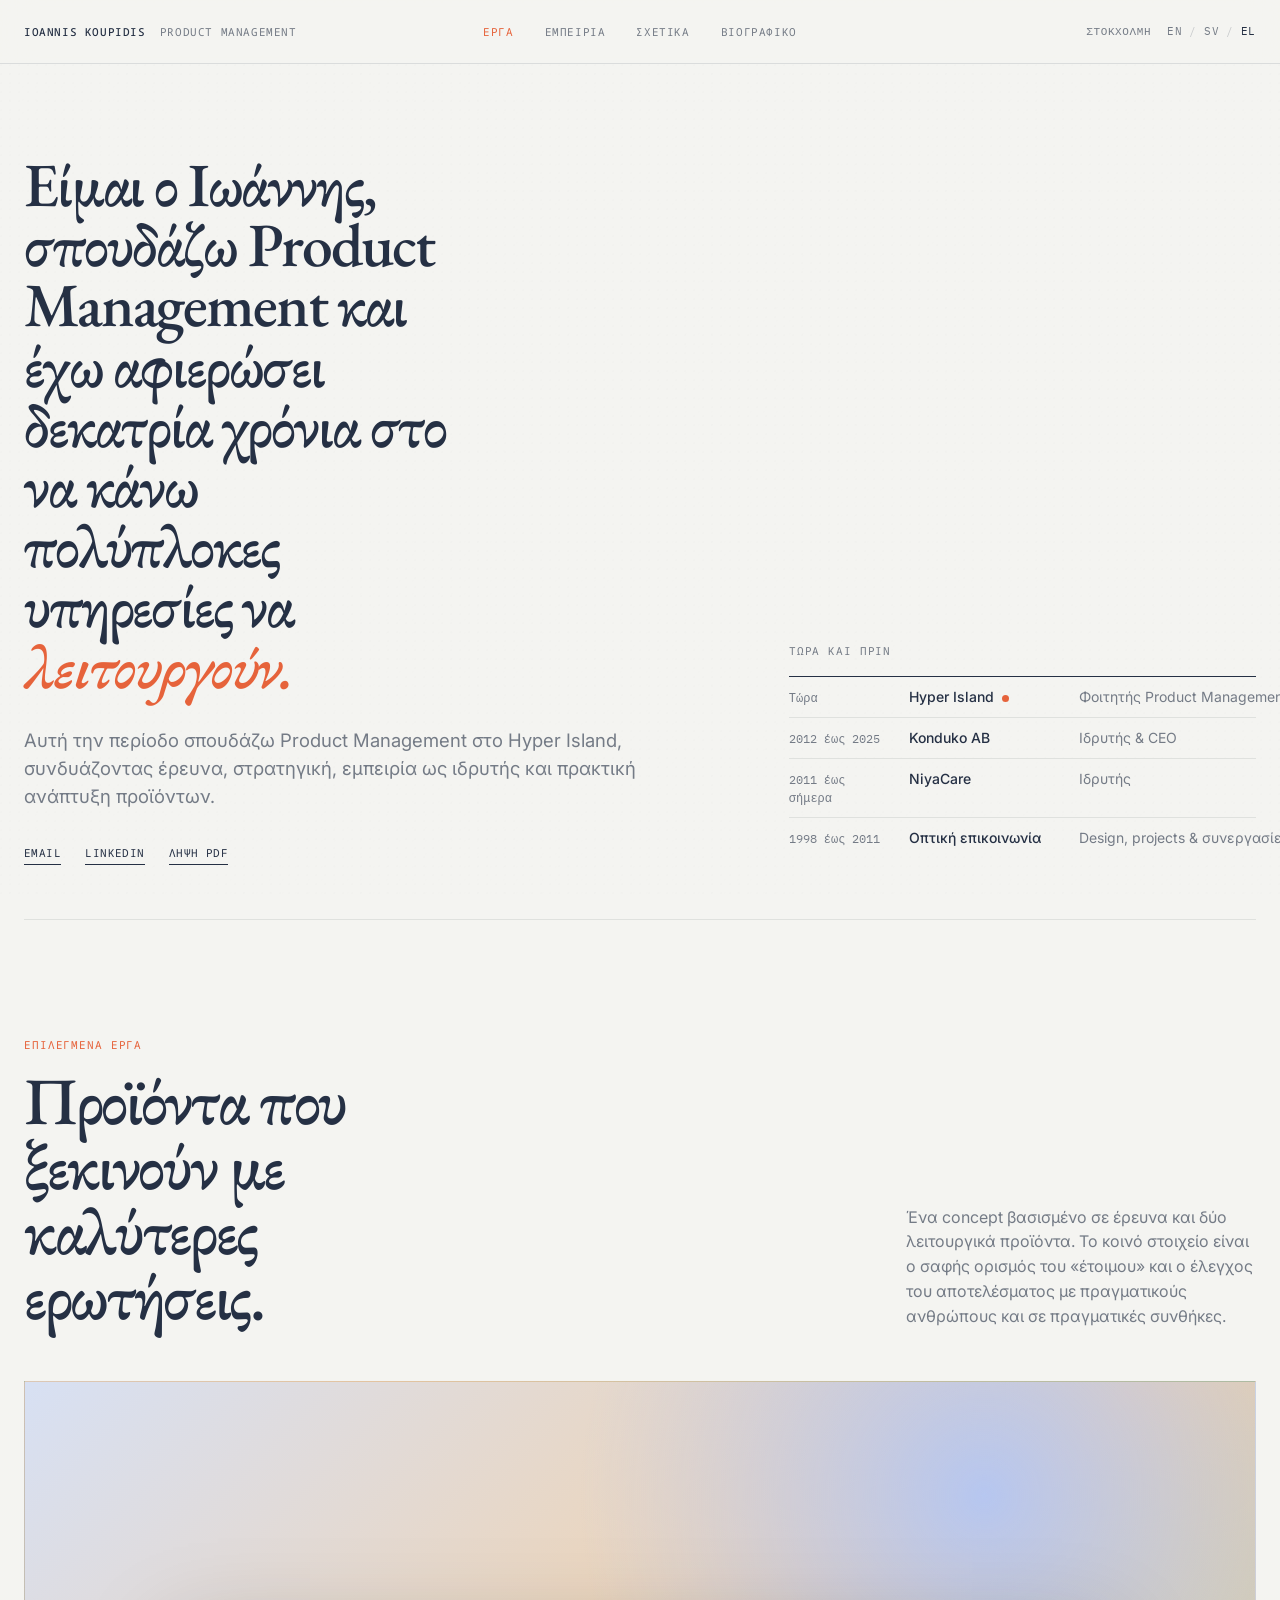
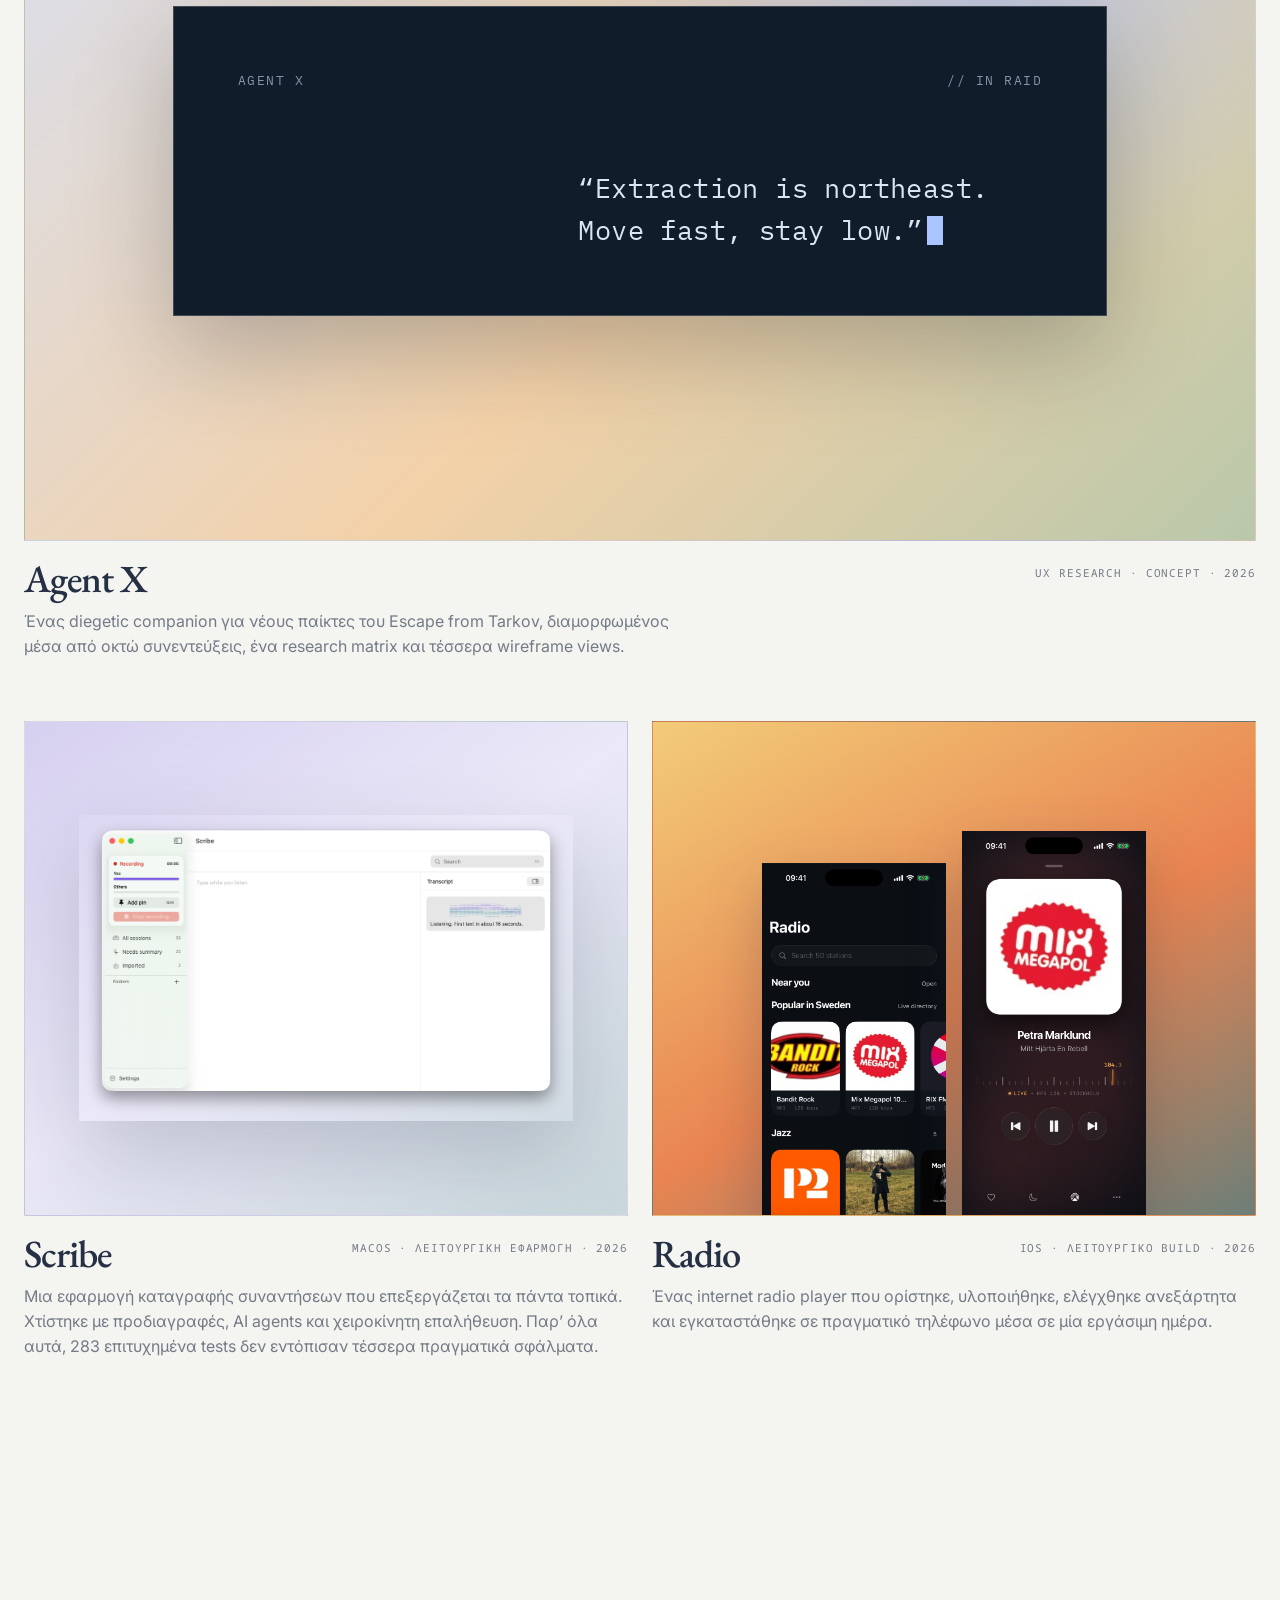
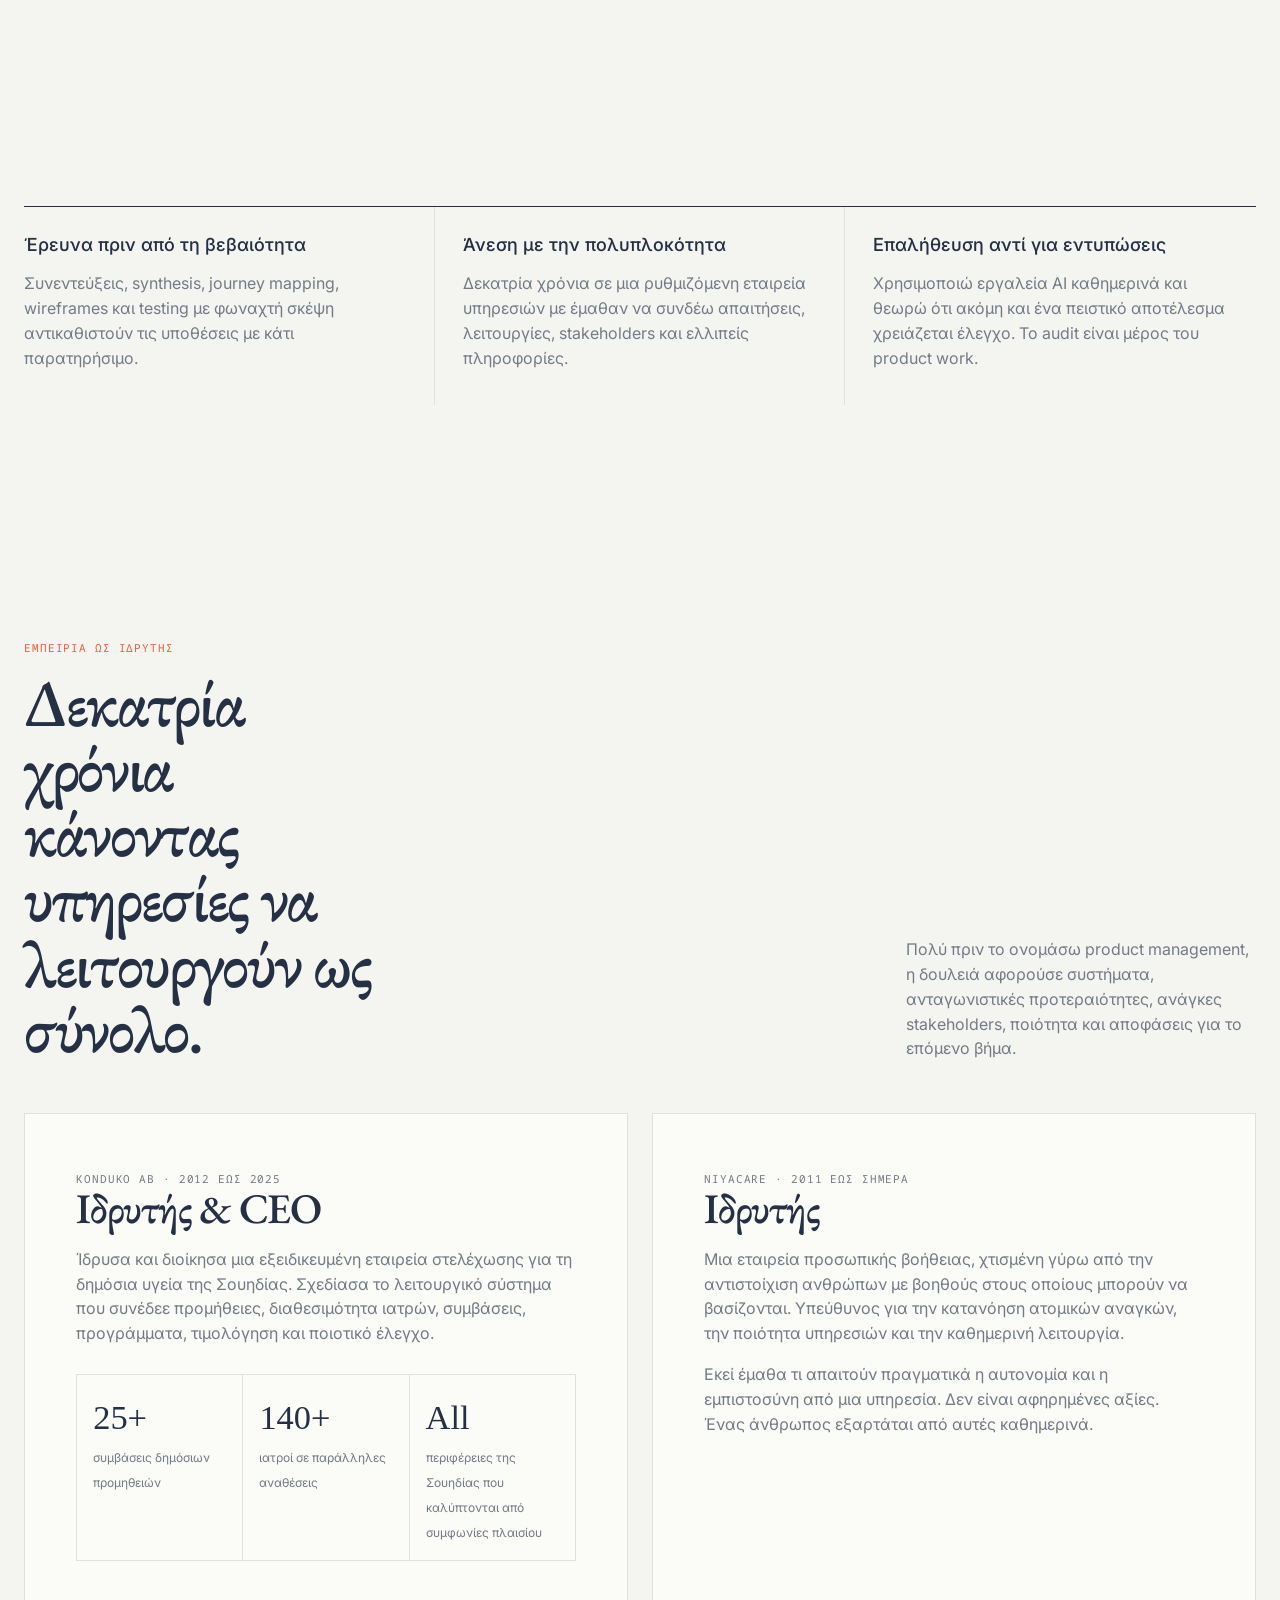
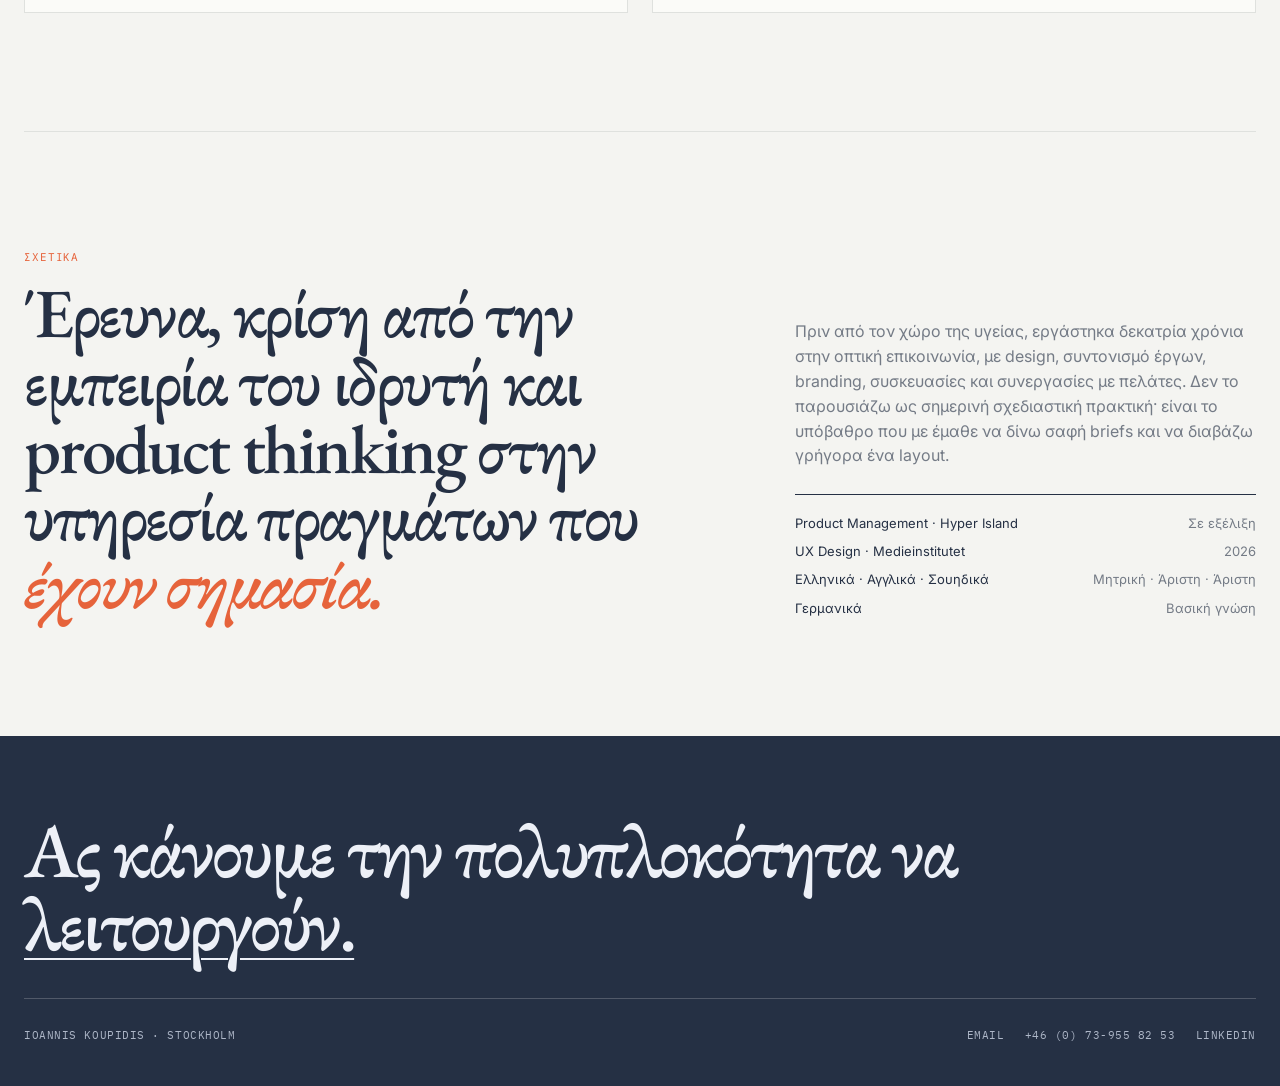
==== commit d67ff270: "Improve Agent X case study and cursor" ====
--- a/el/index.html
+++ b/el/index.html
@@ -59,7 +59,7 @@
         <div class="project-grid">
           <a class="project-card featured reveal" href="../projects/agent-x/" data-cursor="View case study">
             <div class="project-visual visual-agent"><div class="agent-screen" aria-hidden="true"><div class="agent-screen-top"><span>AGENT X</span><span>// IN RAID</span></div><p class="agent-prompt">“Extraction is northeast. Move fast, stay low.”</p></div></div>
-            <div class="project-info"><h3>Agent X</h3><p class="project-kicker">UX research · Concept · 2026</p><p class="project-description">Ένας diegetic companion για νέους παίκτες του Escape from Tarkov, διαμορφωμένος μέσα από οκτώ συνεντεύξεις και δοκιμασμένος σε τέσσερα wireframe views.</p></div>
+            <div class="project-info"><h3>Agent X</h3><p class="project-kicker">UX research · Concept · 2026</p><p class="project-description">Ένας diegetic companion για νέους παίκτες του Escape from Tarkov, διαμορφωμένος μέσα από οκτώ συνεντεύξεις, ένα research matrix και τέσσερα wireframe views.</p></div>
           </a>
           <a class="project-card reveal" href="../projects/scribe/" data-cursor="View case study">
             <div class="project-visual visual-scribe"><img src="../assets/images/scribe/recording.png" alt="Scribe recording interface with separate audio meters, notes and a live transcript" loading="lazy"></div>
--- a/assets/site.css
+++ b/assets/site.css
@@ -36,7 +36,7 @@
 .about-band{padding:118px 0;border-top:1px solid var(--line);display:grid;grid-template-columns:1.2fr .8fr;gap:80px}.statement{font-size:clamp(3rem,5.4vw,6rem)}.about-details{display:grid;align-content:end;gap:26px}.about-details p{color:var(--muted);margin:0}.compact-list{display:grid;grid-template-columns:1fr auto;gap:8px 24px;padding-top:18px;border-top:1px solid var(--ink);font-size:13px}.compact-list span:nth-child(even){color:var(--muted);text-align:right}
 .site-footer{min-height:340px;padding:78px 0 42px;color:#edf0f7;background:var(--ink)}.footer-inner{width:var(--page);margin:auto}.footer-title{margin:0 0 38px;font-family:var(--serif);font-size:clamp(3rem,6vw,6.4rem);font-weight:430;letter-spacing:-.04em;line-height:.95}.footer-title a{text-decoration-thickness:2px;text-underline-offset:8px}.footer-meta{display:flex;flex-wrap:wrap;justify-content:space-between;gap:18px;padding-top:28px;border-top:1px solid rgba(255,255,255,.2);color:#aeb7c8;font-family:var(--mono);font-size:11px;text-transform:uppercase;letter-spacing:.05em}.footer-links{display:flex;flex-wrap:wrap;gap:20px}.footer-links a{text-decoration:none}.footer-links a:hover{color:#fff}
 /* Case studies */
-.case-page{background:#f6f6f3}.case-shell{width:var(--page);margin:auto;display:grid;grid-template-columns:196px minmax(0,1fr);gap:clamp(42px,6vw,96px);padding:54px 0 140px}.case-aside-inner{position:sticky;top:94px}.back-link{display:inline-flex;gap:9px;margin-bottom:34px;text-decoration:none;font-family:var(--mono);font-size:11px;text-transform:uppercase}.back-link:hover{color:var(--accent)}.case-nav{display:grid;gap:11px}.case-nav a{color:var(--muted);text-decoration:none;text-transform:none;letter-spacing:0}.case-nav a:hover,.case-nav a.active{color:var(--ink)}.case-nav a.active:before{content:"— ";color:var(--accent)}
+.case-page{background:#f6f6f3}.case-shell{width:var(--page);margin:auto;display:grid;grid-template-columns:196px minmax(0,1fr);gap:clamp(42px,6vw,96px);padding:54px 0 140px}.case-aside-inner{position:sticky;top:94px}.back-link{display:inline-flex;gap:9px;margin-bottom:34px;text-decoration:none;font-family:var(--mono);font-size:11px;text-transform:uppercase}.back-link:hover{color:var(--accent)}.case-nav{display:grid;gap:11px}.case-nav a{color:var(--muted);text-decoration:none;text-transform:none;letter-spacing:0}.case-nav a:hover,.case-nav a.active{color:var(--ink)}.case-nav a.active:before{content:"• ";color:var(--accent)}
 .case-main{min-width:0;max-width:1120px}.case-kicker{color:var(--muted);margin:4px 0 20px}.case-title{font-size:clamp(4.2rem,7.4vw,8rem);max-width:12ch}.case-deck{margin:28px 0 50px;max-width:760px;color:var(--muted);font-size:clamp(1.1rem,1.6vw,1.45rem)}
 .case-hero{min-height:560px;margin-bottom:32px;overflow:hidden;border:1px solid rgba(37,48,68,.08)}.case-hero.agent{display:grid;place-items:center;padding:8%;background:linear-gradient(135deg,#cbd8eb,#ebc19a 54%,#9cb39b)}.case-hero.agent .agent-screen{width:100%;min-height:360px}.case-hero.scribe{display:grid;place-items:center;padding:8%;background:linear-gradient(135deg,#cdc5ed,#eceaf8 55%,#bdd3d5)}.case-hero.scribe img{width:94%;box-shadow:0 35px 90px rgba(37,48,68,.2)}.case-hero.radio{display:flex;justify-content:center;align-items:flex-end;gap:4%;padding:5% 6% 0;background:linear-gradient(145deg,#f0cc7e,#e27b4d 55%,#708781)}.case-hero.radio img{width:31%;filter:drop-shadow(0 30px 32px rgba(37,48,68,.24))}.case-hero.radio img:nth-child(2){transform:translateY(8%)}
 .facts{display:grid;grid-template-columns:repeat(4,1fr);gap:1px;background:var(--line);border:1px solid var(--line);margin-bottom:130px}.fact{min-height:112px;padding:18px;background:var(--paper)}.fact dt{color:var(--muted);margin-bottom:13px}.fact dd{margin:0;font-size:14px}
@@ -47,10 +47,23 @@
 .media-frame{margin:48px 0;padding:clamp(18px,4vw,48px);background:#e8e8e3;border:1px solid var(--line)}.media-frame.dark{background:#172331}.media-frame img{width:100%;box-shadow:0 18px 45px rgba(37,48,68,.12)}.caption{margin:13px 0 0;color:var(--muted);font-family:var(--mono);font-size:10px;letter-spacing:.03em}.phone-gallery{display:grid;grid-template-columns:repeat(3,1fr);gap:20px;align-items:end;padding:7% 5% 0;margin:48px 0;background:linear-gradient(145deg,#f0cc7e,#e27b4d 58%,#718981)}.phone-gallery img{width:100%;filter:drop-shadow(0 24px 24px rgba(37,48,68,.22))}
 .finding-list{margin:40px 0;border-top:1px solid var(--ink)}.finding{display:grid;grid-template-columns:70px minmax(0,1fr) minmax(260px,.8fr);gap:24px;padding:28px 0;border-bottom:1px solid var(--line)}.finding-number{color:var(--accent);font-family:var(--mono);font-size:12px}.finding h3{font-family:var(--sans);font-size:17px;font-weight:550;letter-spacing:0}.finding p{margin:0;color:var(--muted)}
 .outcome-banner{padding:clamp(34px,6vw,74px);margin-top:30px;color:#fff;background:var(--ink)}.outcome-banner h3{max-width:17ch;font-size:clamp(2.5rem,4.7vw,5.2rem)}.outcome-banner p{max-width:730px;color:#b8c1d0}.next-project{display:block;margin-top:20px;padding:62px 0 0;border-top:1px solid var(--ink);text-decoration:none}.next-project span{color:var(--accent);font-family:var(--mono);font-size:11px;text-transform:uppercase}.next-project strong{display:block;margin-top:14px;font-family:var(--serif);font-size:clamp(3rem,5.5vw,6rem);font-weight:430;letter-spacing:-.04em;line-height:1}
-.custom-cursor{position:fixed;z-index:999;top:0;left:0;width:20px;height:20px;border-radius:50%;color:#fff;background:var(--ink);pointer-events:none;opacity:0;transform:translate3d(-50px,-50px,0);transition:width .22s,height .22s,border-radius .22s,background .22s,opacity .18s;display:grid;place-items:center;white-space:nowrap}.custom-cursor:after{content:attr(data-label);opacity:0;font-family:var(--mono);font-size:10px;text-transform:uppercase}.custom-cursor.visible{opacity:1}.custom-cursor.is-project{width:142px;height:42px;border-radius:999px;background:var(--accent)}.custom-cursor.is-project:after{opacity:1}
+/* Agent X research story */
+.agent-case .case-deck{max-width:850px}.agent-case .case-section h2{max-width:14ch}.agent-case .card-label{margin-bottom:22px}
+.case-summary-grid{display:grid;grid-template-columns:repeat(3,minmax(0,1fr));gap:1px;margin:46px 0;background:var(--line);border:1px solid var(--line)}.case-summary-grid article{min-height:230px;padding:28px;background:var(--surface)}.case-summary-grid p{margin:0;color:var(--muted);font-size:17px;line-height:1.55}
+.tension-frame{display:grid;grid-template-columns:1fr .72fr 1fr;margin:46px 0;border:1px solid var(--line);background:var(--line);gap:1px}.tension-frame article{min-height:260px;padding:32px;background:var(--surface)}.tension-frame article p{color:var(--muted);margin:0}.tension-core{display:grid;align-content:center;justify-items:center;padding:28px;text-align:center;color:#fff;background:var(--ink)}.tension-core span{font-family:var(--mono);font-size:10px;letter-spacing:.09em;text-transform:uppercase;color:#aeb7c8}.tension-core strong{max-width:9ch;margin-top:16px;font-family:var(--serif);font-size:clamp(2rem,3vw,3.25rem);font-weight:430;line-height:1}
+.interview-ledger{margin:46px 0 24px;padding:30px;background:#172331;color:#edf0f7}.ledger-head{display:flex;justify-content:space-between;padding-bottom:18px;border-bottom:1px solid rgba(255,255,255,.2);font-family:var(--mono);font-size:10px;letter-spacing:.08em;text-transform:uppercase;color:#aeb7c8}.participant-row{display:grid;grid-template-columns:repeat(8,1fr);gap:8px;margin:28px 0}.participant-row span{display:grid;place-items:center;aspect-ratio:1;border:1px solid rgba(255,255,255,.28);border-radius:50%;font-family:var(--mono);font-size:11px}.spectrum{display:grid;grid-template-columns:auto 1fr auto;align-items:center;gap:14px;color:#aeb7c8;font-family:var(--mono);font-size:10px;text-transform:uppercase}.spectrum i{height:1px;background:linear-gradient(90deg,var(--blue),var(--accent))}.interview-ledger>p{max-width:62ch!important;margin:24px 0 0!important;color:#aeb7c8!important}
+.interview-focus{display:grid;grid-template-columns:1fr 1fr;gap:1px;margin:0 0 24px;background:var(--line);border:1px solid var(--line)}.interview-focus article{display:grid;grid-template-columns:42px 1fr;column-gap:20px;min-height:190px;padding:28px;background:var(--surface)}.interview-focus article>span{grid-row:1/3;color:var(--accent);font-family:var(--mono);font-size:11px}.interview-focus h3{font-family:var(--sans);font-size:17px;font-weight:560;letter-spacing:0}.interview-focus p{margin:0;color:var(--muted)}.method-note{display:grid;grid-template-columns:190px 1fr;gap:28px;padding:26px 0;border-block:1px solid var(--ink)}.method-note strong{font-family:var(--mono);font-size:11px;letter-spacing:.06em;text-transform:uppercase}.method-note p{margin:0;color:var(--muted)}
+.matrix-wrap{margin:46px 0 0;overflow-x:auto;border:1px solid var(--ink);background:var(--surface);outline:none}.matrix-wrap:focus-visible{box-shadow:0 0 0 3px var(--blue)}.research-matrix{width:100%;min-width:800px;border-collapse:collapse;table-layout:fixed}.research-matrix th,.research-matrix td{padding:22px 20px;text-align:left;vertical-align:top;border-right:1px solid var(--line);border-bottom:1px solid var(--line)}.research-matrix th:last-child,.research-matrix td:last-child{border-right:0}.research-matrix tbody tr:last-child td{border-bottom:0}.research-matrix th{font-family:var(--mono);font-size:10px;letter-spacing:.07em;text-transform:uppercase;color:#fff;background:var(--ink)}.research-matrix td{font-size:14px;line-height:1.5;color:var(--muted)}.research-matrix td:first-child{color:var(--ink);font-weight:520}.testing-matrix th:nth-child(1){width:34%}.testing-matrix th:nth-child(2){width:44%}.testing-matrix th:nth-child(3){width:22%}.evidence-status{display:inline-flex;padding:6px 9px;border-radius:999px;font-family:var(--mono);font-size:9px;letter-spacing:.06em;text-transform:uppercase}.evidence-status.supported{color:#224a2e;background:#dbeedc}.evidence-status.open{color:#7e351e;background:#f8dfd5}
+.persona-grid{display:grid;grid-template-columns:1fr 1fr;gap:22px;margin:46px 0}.persona-card{padding:34px;border:1px solid var(--line);background:var(--surface)}.persona-card.primary{border-color:var(--ink);box-shadow:inset 5px 0 0 var(--accent)}.persona-card dl{margin:28px 0 0}.persona-card dl div{display:grid;grid-template-columns:70px 1fr;gap:16px;padding:15px 0;border-top:1px solid var(--line)}.persona-card dt{font-family:var(--mono);font-size:10px;text-transform:uppercase;color:var(--accent)}.persona-card dd{margin:0;color:var(--muted)}
+.journey-block{margin:64px 0 0}.journey-intro{display:flex;justify-content:space-between;align-items:end;gap:30px;margin-bottom:22px}.journey-intro .card-label{margin:0}.journey-intro h3{max-width:12ch;text-align:right}.journey-map{display:grid;grid-template-columns:repeat(6,1fr);margin:0;padding:0;list-style:none;border:1px solid var(--line)}.journey-map li{position:relative;min-height:210px;padding:20px;border-right:1px solid var(--line);background:var(--surface)}.journey-map li:last-child{border:0}.journey-map li:before{content:"";position:absolute;left:0;right:0;bottom:0;height:5px;background:#b9c5d9}.journey-map li:nth-child(2):before{height:10px}.journey-map li:nth-child(3):before{height:18px;background:#d9ae7e}.journey-map li.critical:before{height:30px;background:var(--accent)}.journey-map li.response:before{height:18px;background:var(--blue)}.journey-map span{font-family:var(--mono);font-size:10px;color:var(--accent)}.journey-map strong,.journey-map small{display:block}.journey-map strong{margin-top:56px;font-size:14px}.journey-map small{margin-top:8px;color:var(--muted);font-size:11px;line-height:1.4}
+.decision-rule{display:flex;align-items:center;justify-content:center;gap:14px;flex-wrap:wrap;margin:46px 0;padding:32px;border:1px solid var(--ink);background:var(--surface)}.decision-rule span,.decision-rule strong{padding:12px 16px;border:1px solid var(--line);font-size:14px}.decision-rule i{font-family:var(--serif);font-size:28px;font-style:normal;color:var(--accent)}.decision-rule strong{color:#fff;background:var(--ink);border-color:var(--ink)}
+.wireframe-flow{display:grid;grid-template-columns:repeat(4,1fr);gap:14px;margin:46px 0 0}.wireframe-card{min-width:0}.wireframe-card .card-label{margin:18px 0 8px}.wireframe-card h3{font-family:var(--sans);font-size:16px;font-weight:560;letter-spacing:0}.wireframe-card p{margin:0;color:var(--muted);font-size:13px}.wireframe-ui{position:relative;aspect-ratio:4/3;overflow:hidden;background:#1a2531;border:1px solid #415063}.wf-map{position:absolute;inset:14px auto auto 14px;width:31%;height:30%;border:1px solid #718094;background:repeating-linear-gradient(45deg,transparent 0 7px,rgba(169,196,255,.18) 7px 8px)}.wf-status{position:absolute;top:14px;right:14px;width:22%;height:6px;background:#718094;box-shadow:0 11px 0 #536173}.wf-player{position:absolute;left:50%;bottom:23%;width:11px;height:11px;border:2px solid var(--blue);border-radius:50%;transform:translateX(-50%)}.wireframe-ui.alert:after{content:"Need signal";position:absolute;left:14px;bottom:14px;padding:5px 7px;color:#fff;background:var(--accent);font-family:var(--mono);font-size:7px;text-transform:uppercase}.wf-message{position:absolute;right:12px;bottom:12px;max-width:58%;padding:9px;color:#d9e5f4;border:1px solid #718094;background:#101c29;font-family:var(--mono);font-size:8px}.wf-path{position:absolute;left:50%;bottom:18%;width:34%;height:1px;background:var(--blue);transform:rotate(-28deg);transform-origin:left}.wireframe-ui.choice:after{content:"Your move";position:absolute;right:12px;bottom:12px;color:#aeb7c8;font-family:var(--mono);font-size:7px;text-transform:uppercase}
+.custom-cursor{position:fixed;z-index:999;top:0;left:0;width:20px;height:20px;border-radius:50%;color:#fff;background:var(--ink);pointer-events:none;opacity:0;transform:translate3d(-50px,-50px,0) translate(-50%,-50%);transition:width .22s,height .22s,border-radius .22s,background .22s,opacity .18s;display:grid;place-items:center;white-space:nowrap;will-change:transform}.custom-cursor:after{content:attr(data-label);opacity:0;font-family:var(--mono);font-size:10px;text-transform:uppercase}.custom-cursor.visible{opacity:1}.custom-cursor.is-project{width:142px;height:42px;border-radius:999px;background:var(--accent)}.custom-cursor.is-project:after{opacity:1}
 @media(pointer:fine) and (hover:hover) and (prefers-reduced-motion:no-preference){html.cursor-enhanced,html.cursor-enhanced a,html.cursor-enhanced button{cursor:none}}
 .js .reveal{opacity:0;transform:translateY(24px);transition:opacity .7s,transform .7s cubic-bezier(.2,.8,.2,1)}.js .reveal.visible{opacity:1;transform:none}
 @media(max-width:1050px){.header-inner{grid-template-columns:1fr auto}.primary-nav{display:none}.home-hero{grid-template-columns:1fr;align-items:start;min-height:auto}.hero-copy h1{max-width:12ch}.timeline{max-width:760px}.section-intro{grid-template-columns:1fr}.case-shell{grid-template-columns:1fr}.case-aside-inner{position:static}.case-aside{border-bottom:1px solid var(--line);padding-bottom:18px}.back-link{margin-bottom:18px}.case-nav{display:flex;overflow-x:auto;gap:22px}.case-nav a{white-space:nowrap}.case-nav a.active:before{content:none}}
 @media(max-width:760px){:root{--page:min(100% - 32px,1440px)}.brand span,.header-tools>span:not(.language-switch){display:none}.home-hero{padding-top:72px;gap:70px}.hero-copy h1{max-width:100%;font-size:clamp(2.8rem,12.6vw,4.7rem)}.timeline-row{grid-template-columns:78px 1fr;gap:8px 16px}.timeline-row span{grid-column:2}.section-block,.about-band{padding:82px 0}.project-grid,.principles,.experience-grid,.about-band{grid-template-columns:1fr}.project-card.featured{grid-column:auto}.project-card.featured .project-visual{min-height:430px}.project-card:not(.featured) .project-visual{aspect-ratio:1/.95}.project-info{grid-template-columns:1fr}.project-kicker{text-align:left}.project-description{grid-column:auto}.principle{border-right:0;border-bottom:1px solid var(--line);padding:22px 0}.principle+.principle{padding-left:0}.metric-row{grid-template-columns:1fr}.about-band{gap:48px}.case-shell{padding-top:28px}.case-title{font-size:clamp(3.7rem,17vw,5.5rem)}.case-hero{min-height:370px}.case-hero.agent .agent-screen{min-height:260px}.facts{grid-template-columns:1fr 1fr;margin-bottom:88px}.stat-grid,.insight-grid,.decision-grid,.split{grid-template-columns:1fr}.stat-card,.insight-card,.decision-card{min-height:0}.card-label{margin-bottom:28px}.finding{grid-template-columns:42px 1fr}.finding p{grid-column:2}.phone-gallery{gap:6px}.case-section{padding-bottom:90px}.footer-meta{flex-direction:column}}
+@media(max-width:900px){.journey-map{grid-template-columns:repeat(3,1fr)}.journey-map li:nth-child(3){border-right:0}.wireframe-flow{grid-template-columns:1fr 1fr}.tension-frame{grid-template-columns:1fr}.tension-core{min-height:190px}.interview-focus{grid-template-columns:1fr}.case-summary-grid{grid-template-columns:1fr}.case-summary-grid article{min-height:0}.persona-grid{grid-template-columns:1fr}}
+@media(max-width:600px){.participant-row{grid-template-columns:repeat(4,1fr)}.participant-row span{aspect-ratio:auto;min-height:58px}.method-note{grid-template-columns:1fr}.journey-intro{display:block}.journey-intro h3{max-width:none;text-align:left}.journey-map,.wireframe-flow{grid-template-columns:1fr}.journey-map li{min-height:150px;border-right:0;border-bottom:1px solid var(--line)}.journey-map li:nth-child(3){border-right:0}.journey-map strong{margin-top:30px}.decision-rule{justify-content:flex-start}.tension-frame article{min-height:0}.research-matrix th,.research-matrix td{padding:18px 16px}}
 @media(prefers-reduced-motion:reduce){html{scroll-behavior:auto}*,*:before,*:after{animation-duration:.01ms!important;animation-iteration-count:1!important;transition-duration:.01ms!important}.js .reveal{opacity:1;transform:none}}
-@media print{@page{size:A4;margin:13mm 15mm}:root{--paper:#fff;--surface:#fff;--ink:#000;--muted:#333;--line:#bbb}body{font-size:9.1pt;line-height:1.3;background:#fff}body:before,.site-header,.skip-link,.custom-cursor,.project-visual,.site-footer,.section-intro>p:last-child{display:none!important}.page-shell{width:auto}.home-hero{min-height:0;display:block;padding:0 0 6mm;border-bottom:1px solid #000}.hero-copy h1{max-width:none;font-size:21.5pt;line-height:1.05}.hero-support{max-width:none;margin-top:3mm;font-size:9.7pt}.hero-contact{margin-top:3mm}.timeline{margin-top:4mm}.timeline-label{margin-bottom:1mm}.timeline-row{grid-template-columns:28mm 55mm 1fr;padding:1.2mm 0}.section-block{padding:5mm 0 0}.section-intro{display:block;margin-bottom:2mm}.eyebrow{margin-bottom:1mm}.section-title{max-width:none;font-size:16pt}.project-grid,.principles,.experience-grid{display:block}.project-card,.principle,.experience-card{break-inside:avoid;padding:2.2mm 0;border:0;border-top:1px solid #aaa}.project-info{display:block;padding:0}.project-info h3{font-size:13pt}.project-kicker{text-align:left;margin:.5mm 0}.project-description,.principle p,.experience-card p{margin:1mm 0}.principle h3,.experience-card h3{font-family:var(--sans);font-size:10.5pt;margin:0 0 .5mm}.metric-row{grid-template-columns:repeat(3,1fr);margin-top:2mm}.metric{min-height:0;padding:1.5mm}.metric strong{font-size:12pt}.about-band{display:block;padding:5mm 0 0;border:0}.statement{font-size:16pt}.about-details{margin-top:2.5mm;gap:2mm}.compact-list{padding-top:1.5mm;column-gap:6mm}.compact-list span:nth-child(even){padding-left:2mm}.reveal{opacity:1!important;transform:none!important}}
+@media print{@page{size:A4;margin:13mm 15mm}:root{--paper:#fff;--surface:#fff;--ink:#000;--muted:#333;--line:#bbb}body{font-size:9.1pt;line-height:1.3;background:#fff}body:before,.site-header,.skip-link,.custom-cursor,.project-visual,.site-footer,.section-intro>p:last-child,.hero-contact a[download]{display:none!important}.page-shell{width:auto}.home-hero{min-height:0;display:block;padding:0 0 6mm;border-bottom:1px solid #000}.hero-copy h1{max-width:none;font-size:21.5pt;line-height:1.05}.hero-support{max-width:none;margin-top:3mm;font-size:9.7pt}.hero-contact{margin-top:3mm}.timeline{margin-top:4mm}.timeline-label{margin-bottom:1mm}.timeline-row{grid-template-columns:28mm 55mm 1fr;padding:1.2mm 0}.section-block{padding:5mm 0 0}.section-intro{display:block;margin-bottom:2mm}.eyebrow{margin-bottom:1mm}.section-title{max-width:none;font-size:16pt}.project-grid,.principles,.experience-grid{display:block}.project-card,.principle,.experience-card{break-inside:avoid;padding:2.2mm 0;border:0;border-top:1px solid #aaa}.project-info{display:block;padding:0}.project-info h3{font-size:13pt}.project-kicker{text-align:left;margin:.5mm 0}.project-description,.principle p,.experience-card p{margin:1mm 0}.principle h3,.experience-card h3{font-family:var(--sans);font-size:10.5pt;margin:0 0 .5mm}.metric-row{grid-template-columns:repeat(3,1fr);margin-top:2mm}.metric{min-height:0;padding:1.5mm}.metric strong{font-size:12pt}.about-band{display:block;padding:5mm 0 0;border:0}.statement{font-size:16pt}.about-details{margin-top:2.5mm;gap:2mm}.compact-list{padding-top:1.5mm;column-gap:6mm}.compact-list span:nth-child(even){padding-left:2mm}.reveal{opacity:1!important;transform:none!important}}
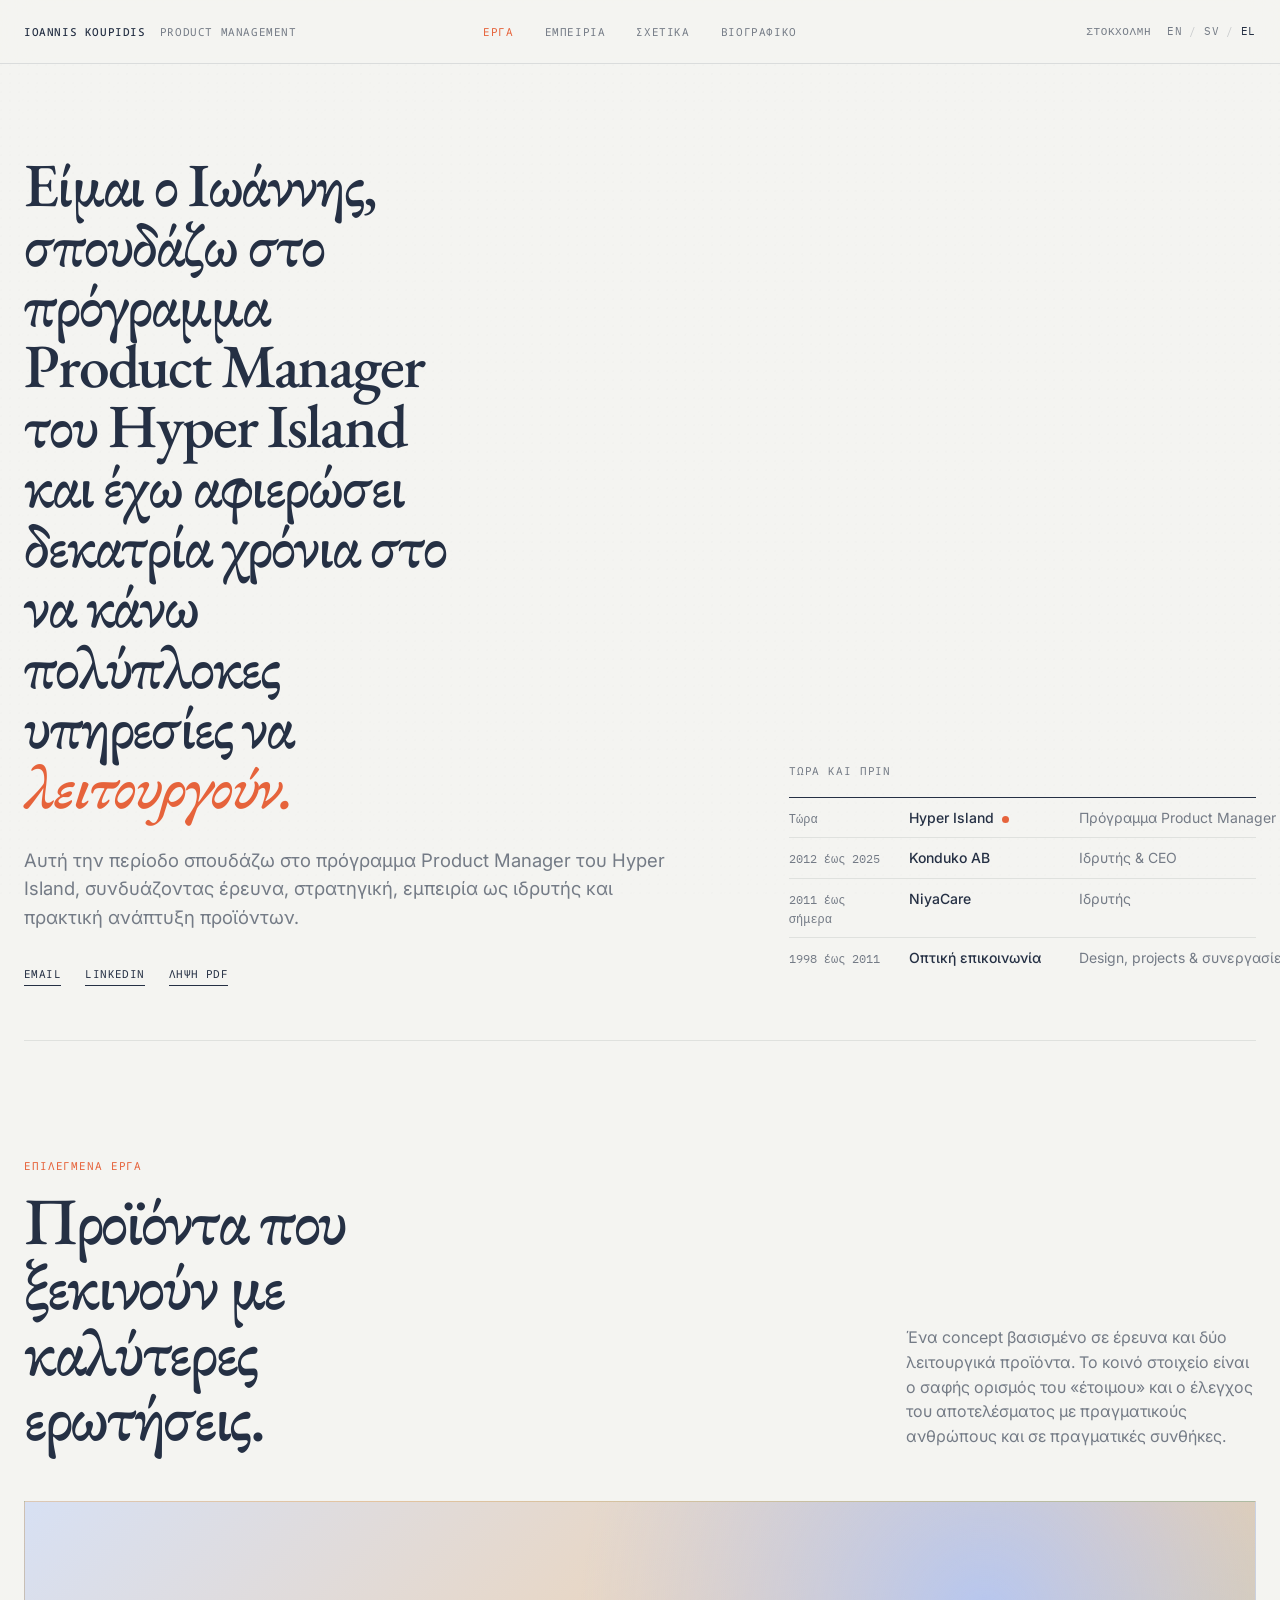
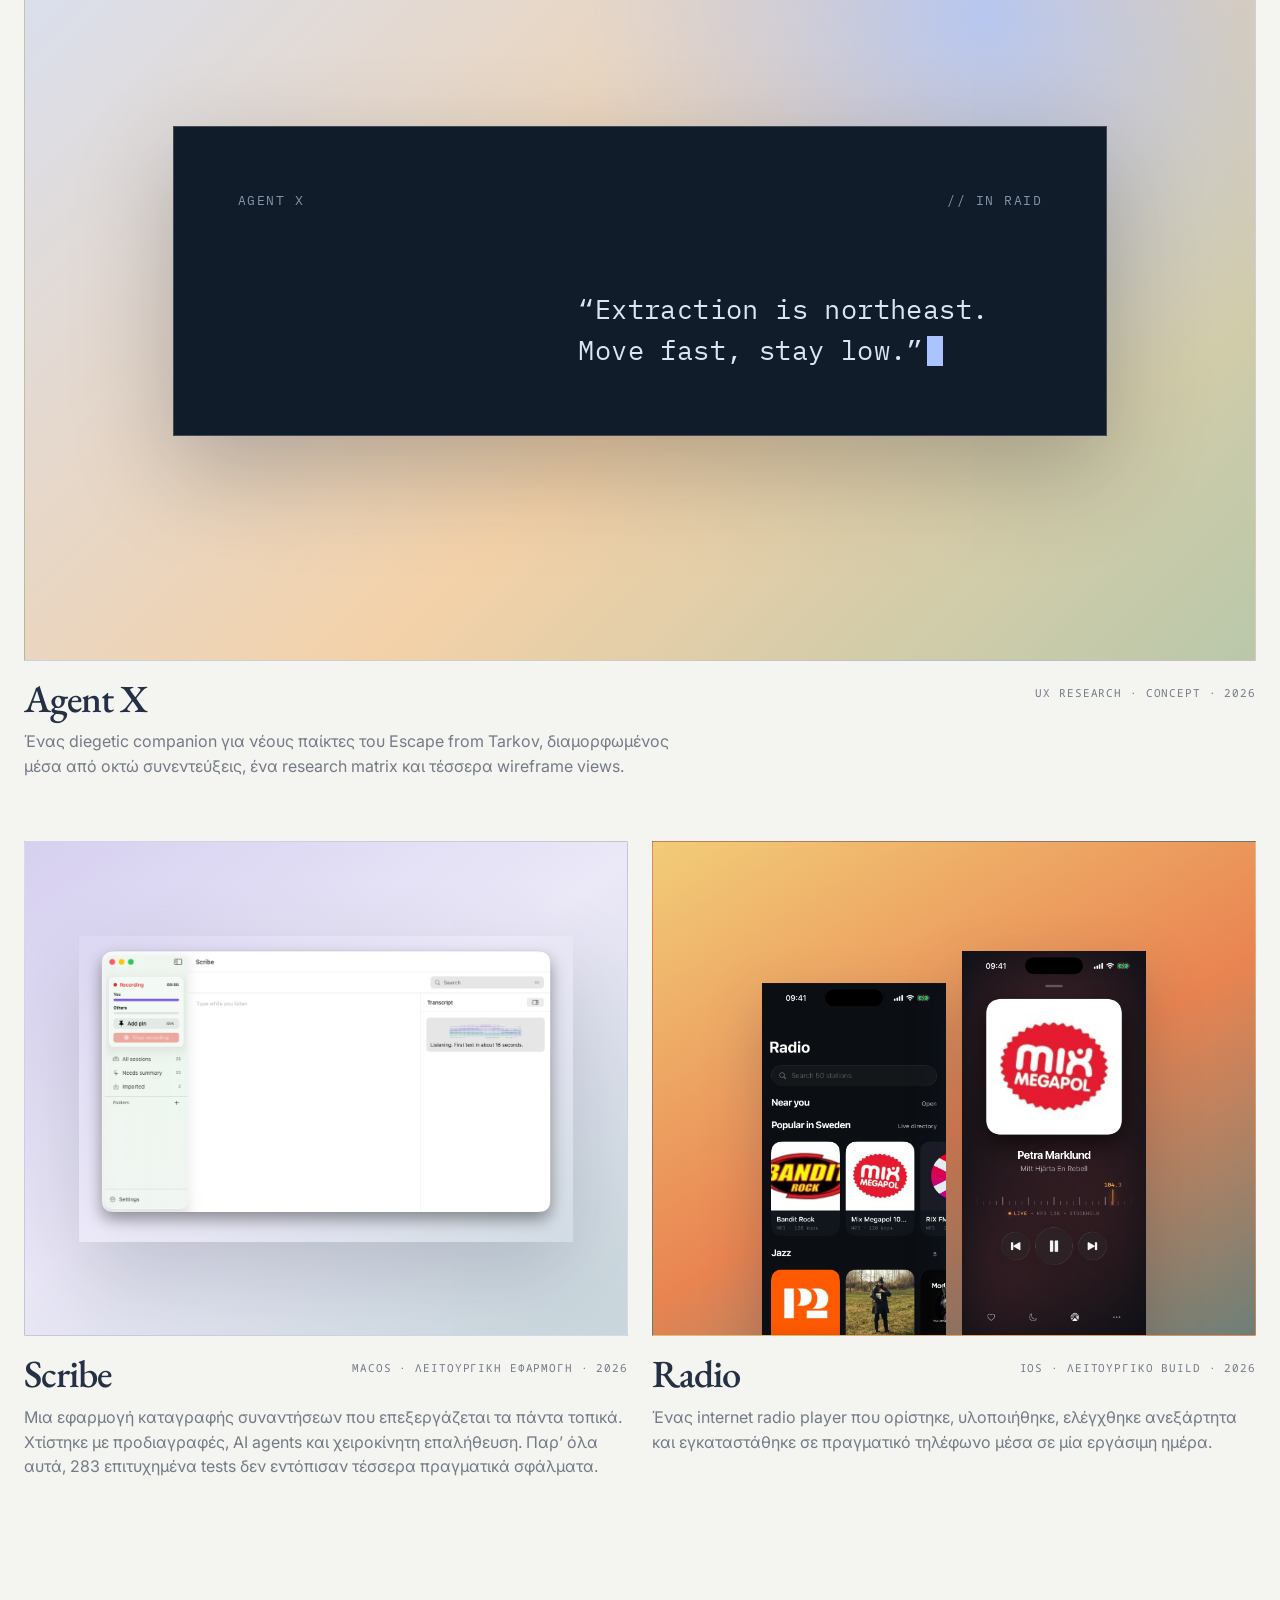
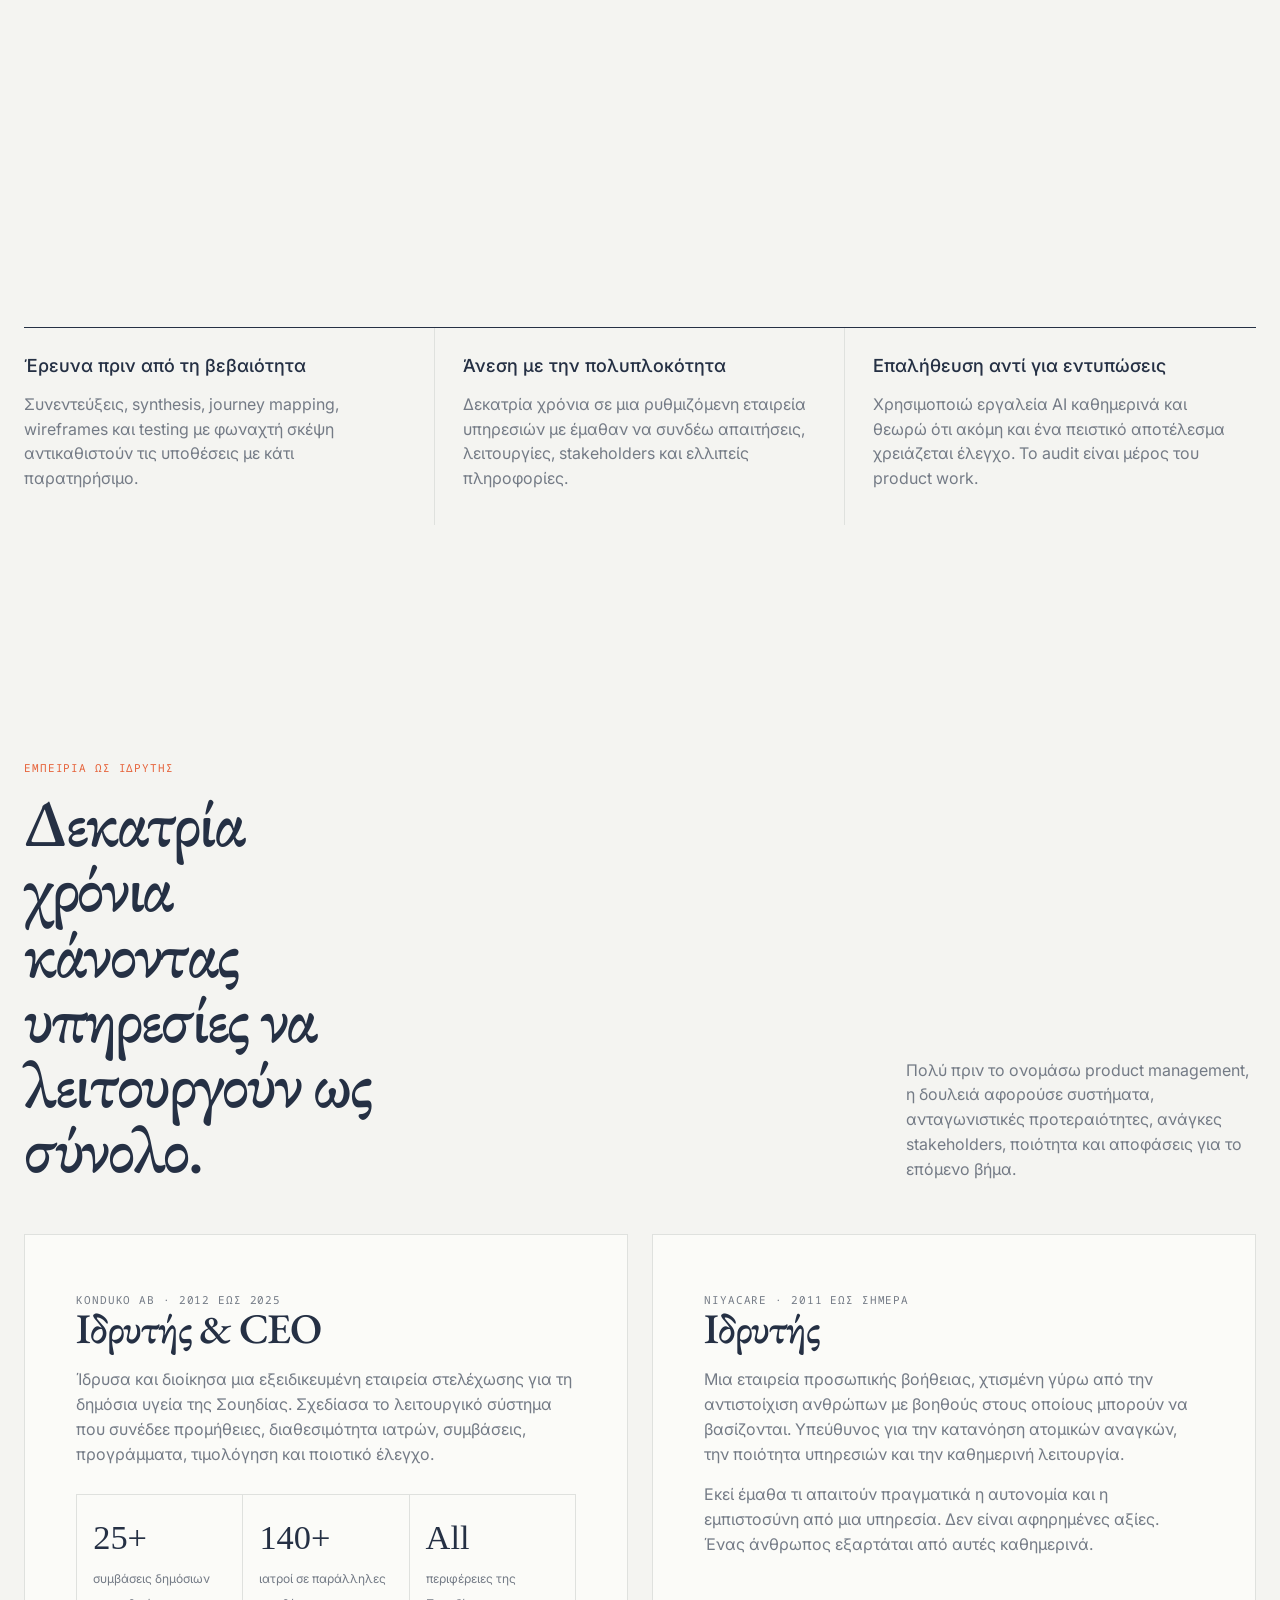
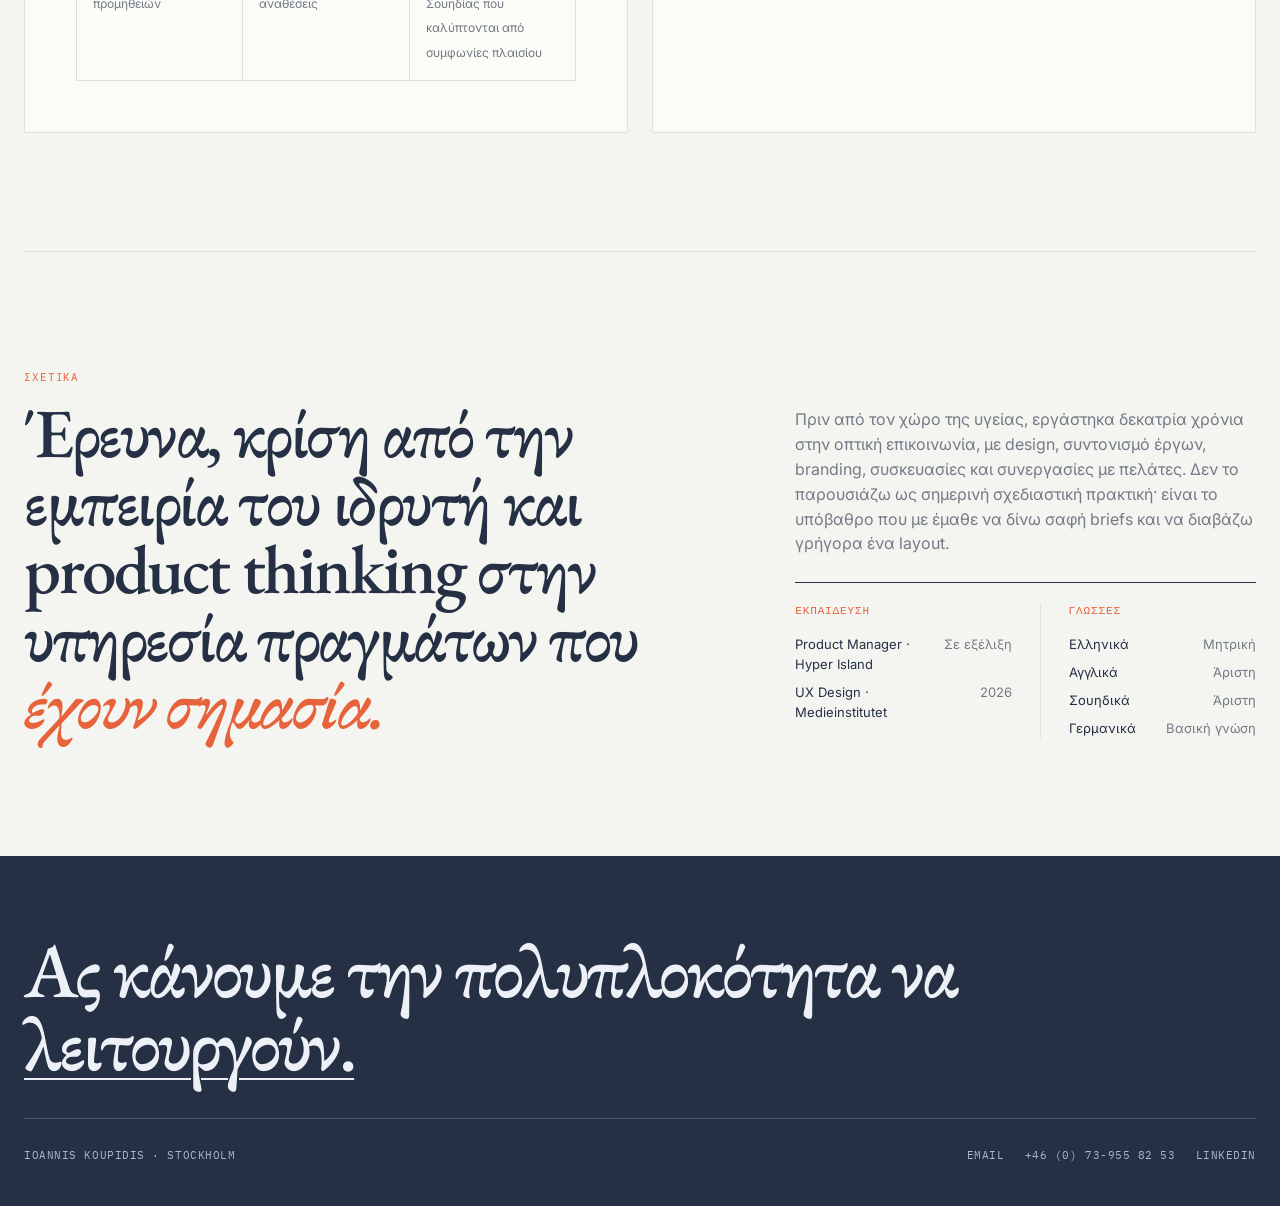
==== commit 031dad31: "Correct course title and separate profile details" ====
--- a/el/index.html
+++ b/el/index.html
@@ -4,7 +4,7 @@
   <meta charset="utf-8">
   <meta name="viewport" content="width=device-width,initial-scale=1">
   <title>Ioannis Koupidis · Product Management</title>
-  <meta name="description" content="Product management student at Hyper Island with thirteen years of founder experience, working across research, strategy and practical product development.">
+  <meta name="description" content="Student in the Product Manager programme at Hyper Island with thirteen years of founder experience, working across research, strategy and practical product development.">
   <link rel="preconnect" href="https://fonts.googleapis.com">
   <link rel="preconnect" href="https://fonts.gstatic.com" crossorigin>
   <link href="https://fonts.googleapis.com/css2?family=EB+Garamond:ital,wght@0,400..800;1,400..800&family=IBM+Plex+Mono:wght@400;500&family=Inter:wght@400;500;600&family=Noto+Sans+Mono:wght@400;500&display=swap" rel="stylesheet">
@@ -41,13 +41,13 @@
     <div class="page-shell">
       <section class="home-hero" aria-labelledby="intro-title">
         <div class="hero-copy">
-          <h1 id="intro-title">Είμαι ο Ιωάννης, σπουδάζω Product Management και έχω αφιερώσει δεκατρία χρόνια στο να κάνω πολύπλοκες υπηρεσίες να <em>λειτουργούν.</em></h1>
-          <p class="hero-support">Αυτή την περίοδο σπουδάζω Product Management στο Hyper Island, συνδυάζοντας έρευνα, στρατηγική, εμπειρία ως ιδρυτής και πρακτική ανάπτυξη προϊόντων.</p>
+          <h1 id="intro-title">Είμαι ο Ιωάννης, σπουδάζω στο πρόγραμμα Product Manager του Hyper Island και έχω αφιερώσει δεκατρία χρόνια στο να κάνω πολύπλοκες υπηρεσίες να <em>λειτουργούν.</em></h1>
+          <p class="hero-support">Αυτή την περίοδο σπουδάζω στο πρόγραμμα Product Manager του Hyper Island, συνδυάζοντας έρευνα, στρατηγική, εμπειρία ως ιδρυτής και πρακτική ανάπτυξη προϊόντων.</p>
           <div class="hero-contact"><a class="text-link" href="mailto:gkoupidis@gmail.com">Email</a><a class="text-link" href="https://www.linkedin.com/in/koupidisyannis/" target="_blank" rel="noopener">LinkedIn</a><a class="text-link" href="Ioannis-Koupidis-CV-el.pdf" download>Λήψη PDF</a></div>
         </div>
         <div class="timeline" aria-label="Selected experience">
           <p class="timeline-label">Τώρα και πριν</p>
-          <div class="timeline-row current"><time>Τώρα</time><strong>Hyper Island</strong><span>Φοιτητής Product Management</span></div>
+          <div class="timeline-row current"><time>Τώρα</time><strong>Hyper Island</strong><span>Πρόγραμμα Product Manager</span></div>
           <div class="timeline-row"><time>2012 έως 2025</time><strong>Konduko AB</strong><span>Ιδρυτής &amp; CEO</span></div>
           <div class="timeline-row"><time>2011 έως σήμερα</time><strong>NiyaCare</strong><span>Ιδρυτής</span></div>
           <div class="timeline-row"><time>1998 έως 2011</time><strong>Οπτική επικοινωνία</strong><span>Design, projects &amp; συνεργασίες</span></div>
@@ -91,7 +91,19 @@
 
       <section class="about-band" id="about" aria-labelledby="about-title">
         <div><p class="eyebrow">Σχετικά</p><h2 class="statement" id="about-title">Έρευνα, κρίση από την εμπειρία του ιδρυτή και product thinking στην υπηρεσία πραγμάτων που <em>έχουν σημασία.</em></h2></div>
-        <div class="about-details"><p>Πριν από τον χώρο της υγείας, εργάστηκα δεκατρία χρόνια στην οπτική επικοινωνία, με design, συντονισμό έργων, branding, συσκευασίες και συνεργασίες με πελάτες. Δεν το παρουσιάζω ως σημερινή σχεδιαστική πρακτική· είναι το υπόβαθρο που με έμαθε να δίνω σαφή briefs και να διαβάζω γρήγορα ένα layout.</p><div class="compact-list" aria-label="Education and languages"><span>Product Management · Hyper Island</span><span>Σε εξέλιξη</span><span>UX Design · Medieinstitutet</span><span>2026</span><span>Ελληνικά · Αγγλικά · Σουηδικά</span><span>Μητρική · Άριστη · Άριστη</span><span>Γερμανικά</span><span>Βασική γνώση</span></div></div>
+        <div class="about-details">
+          <p>Πριν από τον χώρο της υγείας, εργάστηκα δεκατρία χρόνια στην οπτική επικοινωνία, με design, συντονισμό έργων, branding, συσκευασίες και συνεργασίες με πελάτες. Δεν το παρουσιάζω ως σημερινή σχεδιαστική πρακτική· είναι το υπόβαθρο που με έμαθε να δίνω σαφή briefs και να διαβάζω γρήγορα ένα layout.</p>
+          <div class="profile-facts">
+            <section class="fact-group" aria-labelledby="education-title">
+              <h3 class="fact-heading" id="education-title">Εκπαίδευση</h3>
+              <div class="compact-list"><span>Product Manager · Hyper Island</span><span>Σε εξέλιξη</span><span>UX Design · Medieinstitutet</span><span>2026</span></div>
+            </section>
+            <section class="fact-group" aria-labelledby="languages-title">
+              <h3 class="fact-heading" id="languages-title">Γλώσσες</h3>
+              <div class="compact-list"><span>Ελληνικά</span><span>Μητρική</span><span>Αγγλικά</span><span>Άριστη</span><span>Σουηδικά</span><span>Άριστη</span><span>Γερμανικά</span><span>Βασική γνώση</span></div>
+            </section>
+          </div>
+        </div>
       </section>
     </div>
   </main>
--- a/assets/site.css
+++ b/assets/site.css
@@ -33,7 +33,7 @@
 .visual-radio{display:flex;justify-content:center;align-items:flex-end;gap:3%;padding:7% 5% 0;background:linear-gradient(150deg,#f2cc78,#e98451 55%,#6d7f78)}.visual-radio img{width:34%;filter:drop-shadow(0 24px 28px rgba(37,48,68,.24));transition:transform .6s cubic-bezier(.2,.8,.2,1)}.visual-radio img:first-child{transform:translateY(12%)}.visual-radio img:last-child{transform:translateY(4%)}
 .principles{display:grid;grid-template-columns:repeat(3,minmax(0,1fr));border-top:1px solid var(--ink)}.principle{padding:24px 28px 34px 0;border-right:1px solid var(--line)}.principle+.principle{padding-left:28px}.principle:last-child{border:0}.principle h3{margin:0 0 12px;font-size:18px;font-weight:520}.principle p{margin:0;color:var(--muted)}
 .experience-grid{display:grid;grid-template-columns:1fr 1fr;gap:24px}.experience-card{padding:clamp(28px,4vw,52px);background:var(--surface);border:1px solid var(--line)}.experience-card h3{font-family:var(--serif);font-size:clamp(2rem,3.3vw,3.6rem);font-weight:430;line-height:1;letter-spacing:-.03em;margin:0 0 18px}.experience-card>p{color:var(--muted);max-width:58ch}.metric-row{display:grid;grid-template-columns:repeat(3,1fr);gap:1px;margin-top:28px;background:var(--line);border:1px solid var(--line)}.metric{min-height:116px;padding:16px;background:var(--surface)}.metric strong{display:block;font-family:var(--serif);font-size:2.15rem;font-weight:450}.metric span{color:var(--muted);font-size:12px}
-.about-band{padding:118px 0;border-top:1px solid var(--line);display:grid;grid-template-columns:1.2fr .8fr;gap:80px}.statement{font-size:clamp(3rem,5.4vw,6rem)}.about-details{display:grid;align-content:end;gap:26px}.about-details p{color:var(--muted);margin:0}.compact-list{display:grid;grid-template-columns:1fr auto;gap:8px 24px;padding-top:18px;border-top:1px solid var(--ink);font-size:13px}.compact-list span:nth-child(even){color:var(--muted);text-align:right}
+.about-band{padding:118px 0;border-top:1px solid var(--line);display:grid;grid-template-columns:1.2fr .8fr;gap:80px}.statement{font-size:clamp(3rem,5.4vw,6rem)}.about-details{display:grid;align-content:end;gap:26px}.about-details>p{color:var(--muted);margin:0}.profile-facts{display:grid;grid-template-columns:1fr 1fr;gap:28px;padding-top:20px;border-top:1px solid var(--ink)}.fact-group+.fact-group{padding-left:28px;border-left:1px solid var(--line)}.fact-heading{margin:0 0 16px;font-family:var(--mono);font-size:11px;font-weight:500;line-height:1.3;letter-spacing:.08em;text-transform:uppercase;color:var(--accent)}.compact-list{display:grid;grid-template-columns:1fr auto;gap:8px 24px;font-size:13px}.compact-list span:nth-child(even){color:var(--muted);text-align:right}
 .site-footer{min-height:340px;padding:78px 0 42px;color:#edf0f7;background:var(--ink)}.footer-inner{width:var(--page);margin:auto}.footer-title{margin:0 0 38px;font-family:var(--serif);font-size:clamp(3rem,6vw,6.4rem);font-weight:430;letter-spacing:-.04em;line-height:.95}.footer-title a{text-decoration-thickness:2px;text-underline-offset:8px}.footer-meta{display:flex;flex-wrap:wrap;justify-content:space-between;gap:18px;padding-top:28px;border-top:1px solid rgba(255,255,255,.2);color:#aeb7c8;font-family:var(--mono);font-size:11px;text-transform:uppercase;letter-spacing:.05em}.footer-links{display:flex;flex-wrap:wrap;gap:20px}.footer-links a{text-decoration:none}.footer-links a:hover{color:#fff}
 /* Case studies */
 .case-page{background:#f6f6f3}.case-shell{width:var(--page);margin:auto;display:grid;grid-template-columns:196px minmax(0,1fr);gap:clamp(42px,6vw,96px);padding:54px 0 140px}.case-aside-inner{position:sticky;top:94px}.back-link{display:inline-flex;gap:9px;margin-bottom:34px;text-decoration:none;font-family:var(--mono);font-size:11px;text-transform:uppercase}.back-link:hover{color:var(--accent)}.case-nav{display:grid;gap:11px}.case-nav a{color:var(--muted);text-decoration:none;text-transform:none;letter-spacing:0}.case-nav a:hover,.case-nav a.active{color:var(--ink)}.case-nav a.active:before{content:"• ";color:var(--accent)}
@@ -64,6 +64,7 @@
 @media(max-width:1050px){.header-inner{grid-template-columns:1fr auto}.primary-nav{display:none}.home-hero{grid-template-columns:1fr;align-items:start;min-height:auto}.hero-copy h1{max-width:12ch}.timeline{max-width:760px}.section-intro{grid-template-columns:1fr}.case-shell{grid-template-columns:1fr}.case-aside-inner{position:static}.case-aside{border-bottom:1px solid var(--line);padding-bottom:18px}.back-link{margin-bottom:18px}.case-nav{display:flex;overflow-x:auto;gap:22px}.case-nav a{white-space:nowrap}.case-nav a.active:before{content:none}}
 @media(max-width:760px){:root{--page:min(100% - 32px,1440px)}.brand span,.header-tools>span:not(.language-switch){display:none}.home-hero{padding-top:72px;gap:70px}.hero-copy h1{max-width:100%;font-size:clamp(2.8rem,12.6vw,4.7rem)}.timeline-row{grid-template-columns:78px 1fr;gap:8px 16px}.timeline-row span{grid-column:2}.section-block,.about-band{padding:82px 0}.project-grid,.principles,.experience-grid,.about-band{grid-template-columns:1fr}.project-card.featured{grid-column:auto}.project-card.featured .project-visual{min-height:430px}.project-card:not(.featured) .project-visual{aspect-ratio:1/.95}.project-info{grid-template-columns:1fr}.project-kicker{text-align:left}.project-description{grid-column:auto}.principle{border-right:0;border-bottom:1px solid var(--line);padding:22px 0}.principle+.principle{padding-left:0}.metric-row{grid-template-columns:1fr}.about-band{gap:48px}.case-shell{padding-top:28px}.case-title{font-size:clamp(3.7rem,17vw,5.5rem)}.case-hero{min-height:370px}.case-hero.agent .agent-screen{min-height:260px}.facts{grid-template-columns:1fr 1fr;margin-bottom:88px}.stat-grid,.insight-grid,.decision-grid,.split{grid-template-columns:1fr}.stat-card,.insight-card,.decision-card{min-height:0}.card-label{margin-bottom:28px}.finding{grid-template-columns:42px 1fr}.finding p{grid-column:2}.phone-gallery{gap:6px}.case-section{padding-bottom:90px}.footer-meta{flex-direction:column}}
 @media(max-width:900px){.journey-map{grid-template-columns:repeat(3,1fr)}.journey-map li:nth-child(3){border-right:0}.wireframe-flow{grid-template-columns:1fr 1fr}.tension-frame{grid-template-columns:1fr}.tension-core{min-height:190px}.interview-focus{grid-template-columns:1fr}.case-summary-grid{grid-template-columns:1fr}.case-summary-grid article{min-height:0}.persona-grid{grid-template-columns:1fr}}
+@media(max-width:760px){.profile-facts{grid-template-columns:1fr}.fact-group+.fact-group{padding:24px 0 0;border-top:1px solid var(--line);border-left:0}}
 @media(max-width:600px){.participant-row{grid-template-columns:repeat(4,1fr)}.participant-row span{aspect-ratio:auto;min-height:58px}.method-note{grid-template-columns:1fr}.journey-intro{display:block}.journey-intro h3{max-width:none;text-align:left}.journey-map,.wireframe-flow{grid-template-columns:1fr}.journey-map li{min-height:150px;border-right:0;border-bottom:1px solid var(--line)}.journey-map li:nth-child(3){border-right:0}.journey-map strong{margin-top:30px}.decision-rule{justify-content:flex-start}.tension-frame article{min-height:0}.research-matrix th,.research-matrix td{padding:18px 16px}}
 @media(prefers-reduced-motion:reduce){html{scroll-behavior:auto}*,*:before,*:after{animation-duration:.01ms!important;animation-iteration-count:1!important;transition-duration:.01ms!important}.js .reveal{opacity:1;transform:none}}
-@media print{@page{size:A4;margin:13mm 15mm}:root{--paper:#fff;--surface:#fff;--ink:#000;--muted:#333;--line:#bbb}body{font-size:9.1pt;line-height:1.3;background:#fff}body:before,.site-header,.skip-link,.custom-cursor,.project-visual,.site-footer,.section-intro>p:last-child,.hero-contact a[download]{display:none!important}.page-shell{width:auto}.home-hero{min-height:0;display:block;padding:0 0 6mm;border-bottom:1px solid #000}.hero-copy h1{max-width:none;font-size:21.5pt;line-height:1.05}.hero-support{max-width:none;margin-top:3mm;font-size:9.7pt}.hero-contact{margin-top:3mm}.timeline{margin-top:4mm}.timeline-label{margin-bottom:1mm}.timeline-row{grid-template-columns:28mm 55mm 1fr;padding:1.2mm 0}.section-block{padding:5mm 0 0}.section-intro{display:block;margin-bottom:2mm}.eyebrow{margin-bottom:1mm}.section-title{max-width:none;font-size:16pt}.project-grid,.principles,.experience-grid{display:block}.project-card,.principle,.experience-card{break-inside:avoid;padding:2.2mm 0;border:0;border-top:1px solid #aaa}.project-info{display:block;padding:0}.project-info h3{font-size:13pt}.project-kicker{text-align:left;margin:.5mm 0}.project-description,.principle p,.experience-card p{margin:1mm 0}.principle h3,.experience-card h3{font-family:var(--sans);font-size:10.5pt;margin:0 0 .5mm}.metric-row{grid-template-columns:repeat(3,1fr);margin-top:2mm}.metric{min-height:0;padding:1.5mm}.metric strong{font-size:12pt}.about-band{display:block;padding:5mm 0 0;border:0}.statement{font-size:16pt}.about-details{margin-top:2.5mm;gap:2mm}.compact-list{padding-top:1.5mm;column-gap:6mm}.compact-list span:nth-child(even){padding-left:2mm}.reveal{opacity:1!important;transform:none!important}}
+@media print{@page{size:A4;margin:13mm 15mm}:root{--paper:#fff;--surface:#fff;--ink:#000;--muted:#333;--line:#bbb}body{font-size:9.1pt;line-height:1.3;background:#fff}body:before,.site-header,.skip-link,.custom-cursor,.project-visual,.site-footer,.section-intro>p:last-child,.hero-contact a[download]{display:none!important}.page-shell{width:auto}.home-hero{min-height:0;display:block;padding:0 0 6mm;border-bottom:1px solid #000}.hero-copy h1{max-width:none;font-size:21.5pt;line-height:1.05}.hero-support{max-width:none;margin-top:3mm;font-size:9.7pt}.hero-contact{margin-top:3mm}.timeline{margin-top:4mm}.timeline-label{margin-bottom:1mm}.timeline-row{grid-template-columns:28mm 55mm 1fr;padding:1.2mm 0}.section-block{padding:5mm 0 0}.section-intro{display:block;margin-bottom:2mm}.eyebrow{margin-bottom:1mm}.section-title{max-width:none;font-size:16pt}.project-grid,.principles,.experience-grid{display:block}.project-card,.principle,.experience-card{break-inside:avoid;padding:2.2mm 0;border:0;border-top:1px solid #aaa}.project-info{display:block;padding:0}.project-info h3{font-size:13pt}.project-kicker{text-align:left;margin:.5mm 0}.project-description,.principle p,.experience-card p{margin:1mm 0}.principle h3,.experience-card h3{font-family:var(--sans);font-size:10.5pt;margin:0 0 .5mm}.metric-row{grid-template-columns:repeat(3,1fr);margin-top:2mm}.metric{min-height:0;padding:1.5mm}.metric strong{font-size:12pt}.about-band{display:block;padding:5mm 0 0;border:0}.statement{font-size:16pt}.about-details{margin-top:2.5mm;gap:2mm}.profile-facts{grid-template-columns:1fr 1fr;gap:7mm;padding-top:1.5mm}.fact-group+.fact-group{padding:0 0 0 5mm;border-top:0;border-left:1px solid #bbb}.fact-heading{margin-bottom:1mm}.compact-list{column-gap:6mm}.compact-list span:nth-child(even){padding-left:2mm}.reveal{opacity:1!important;transform:none!important}}
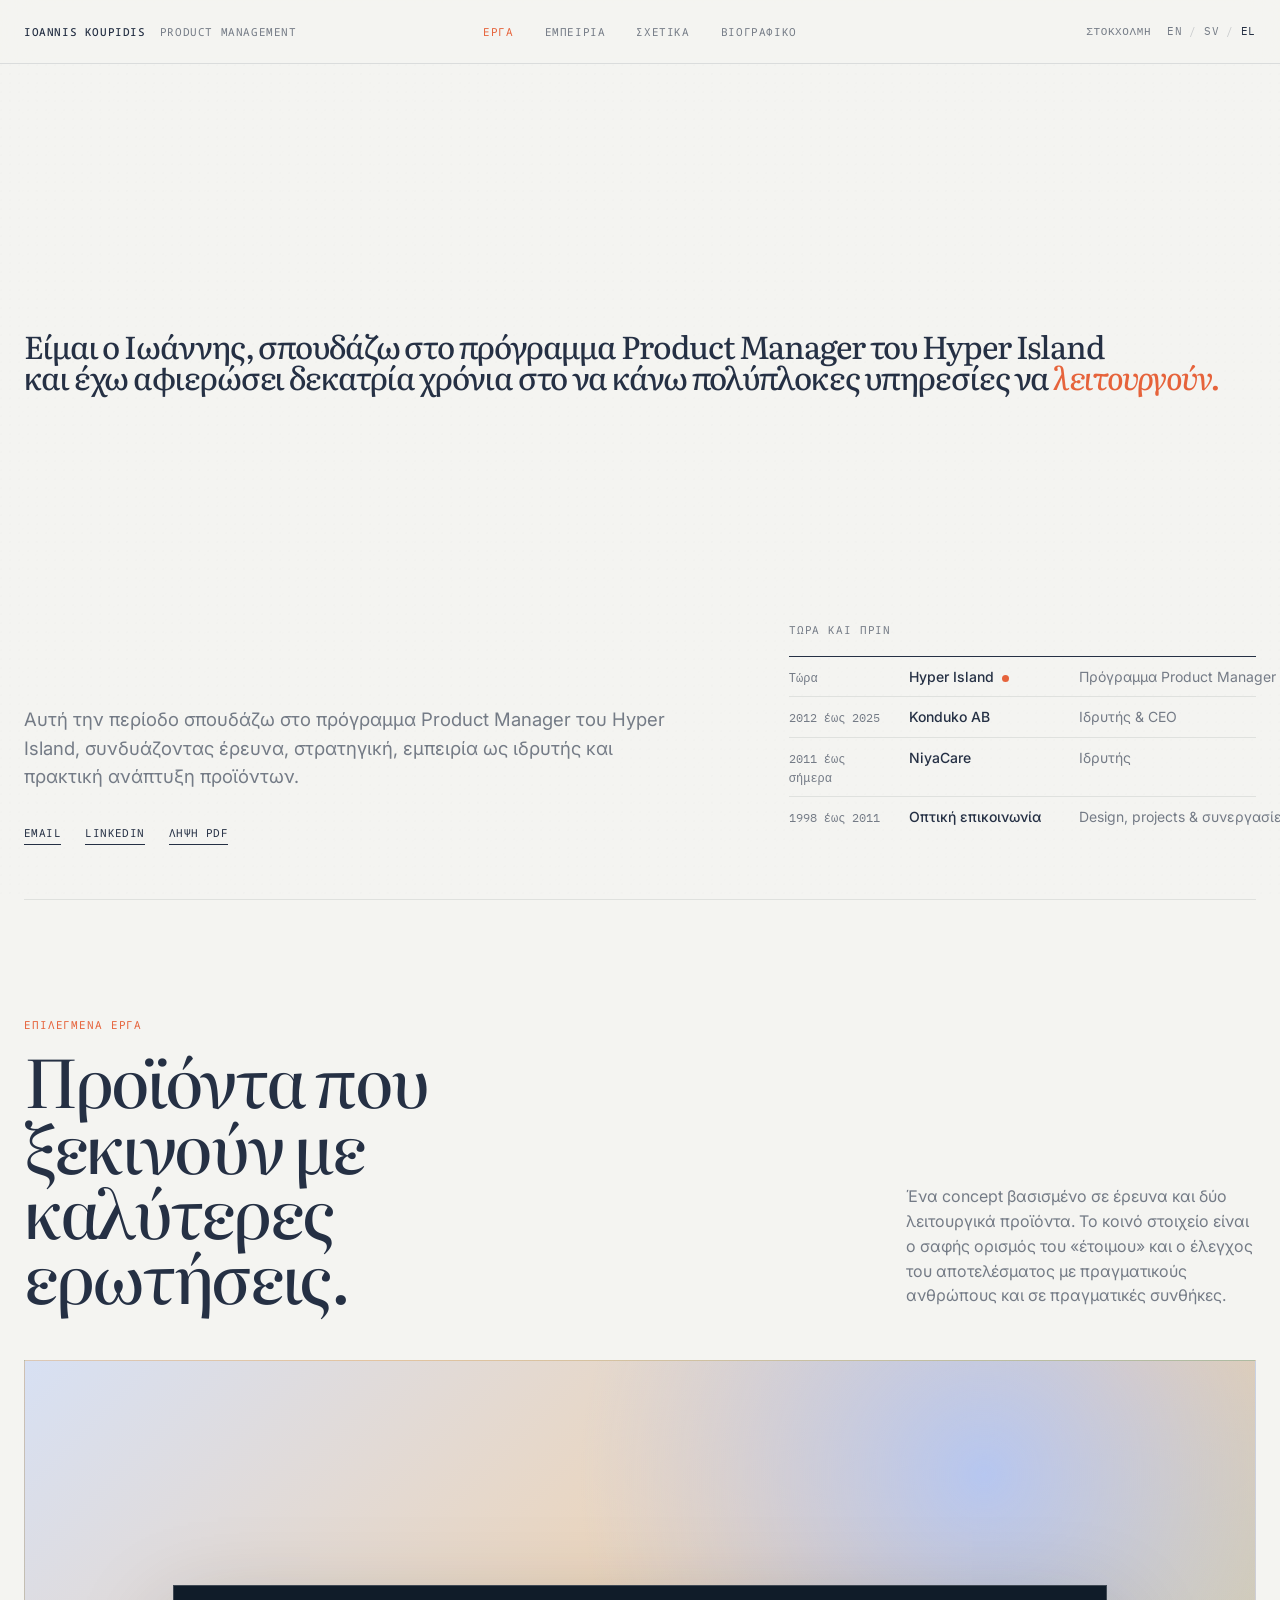
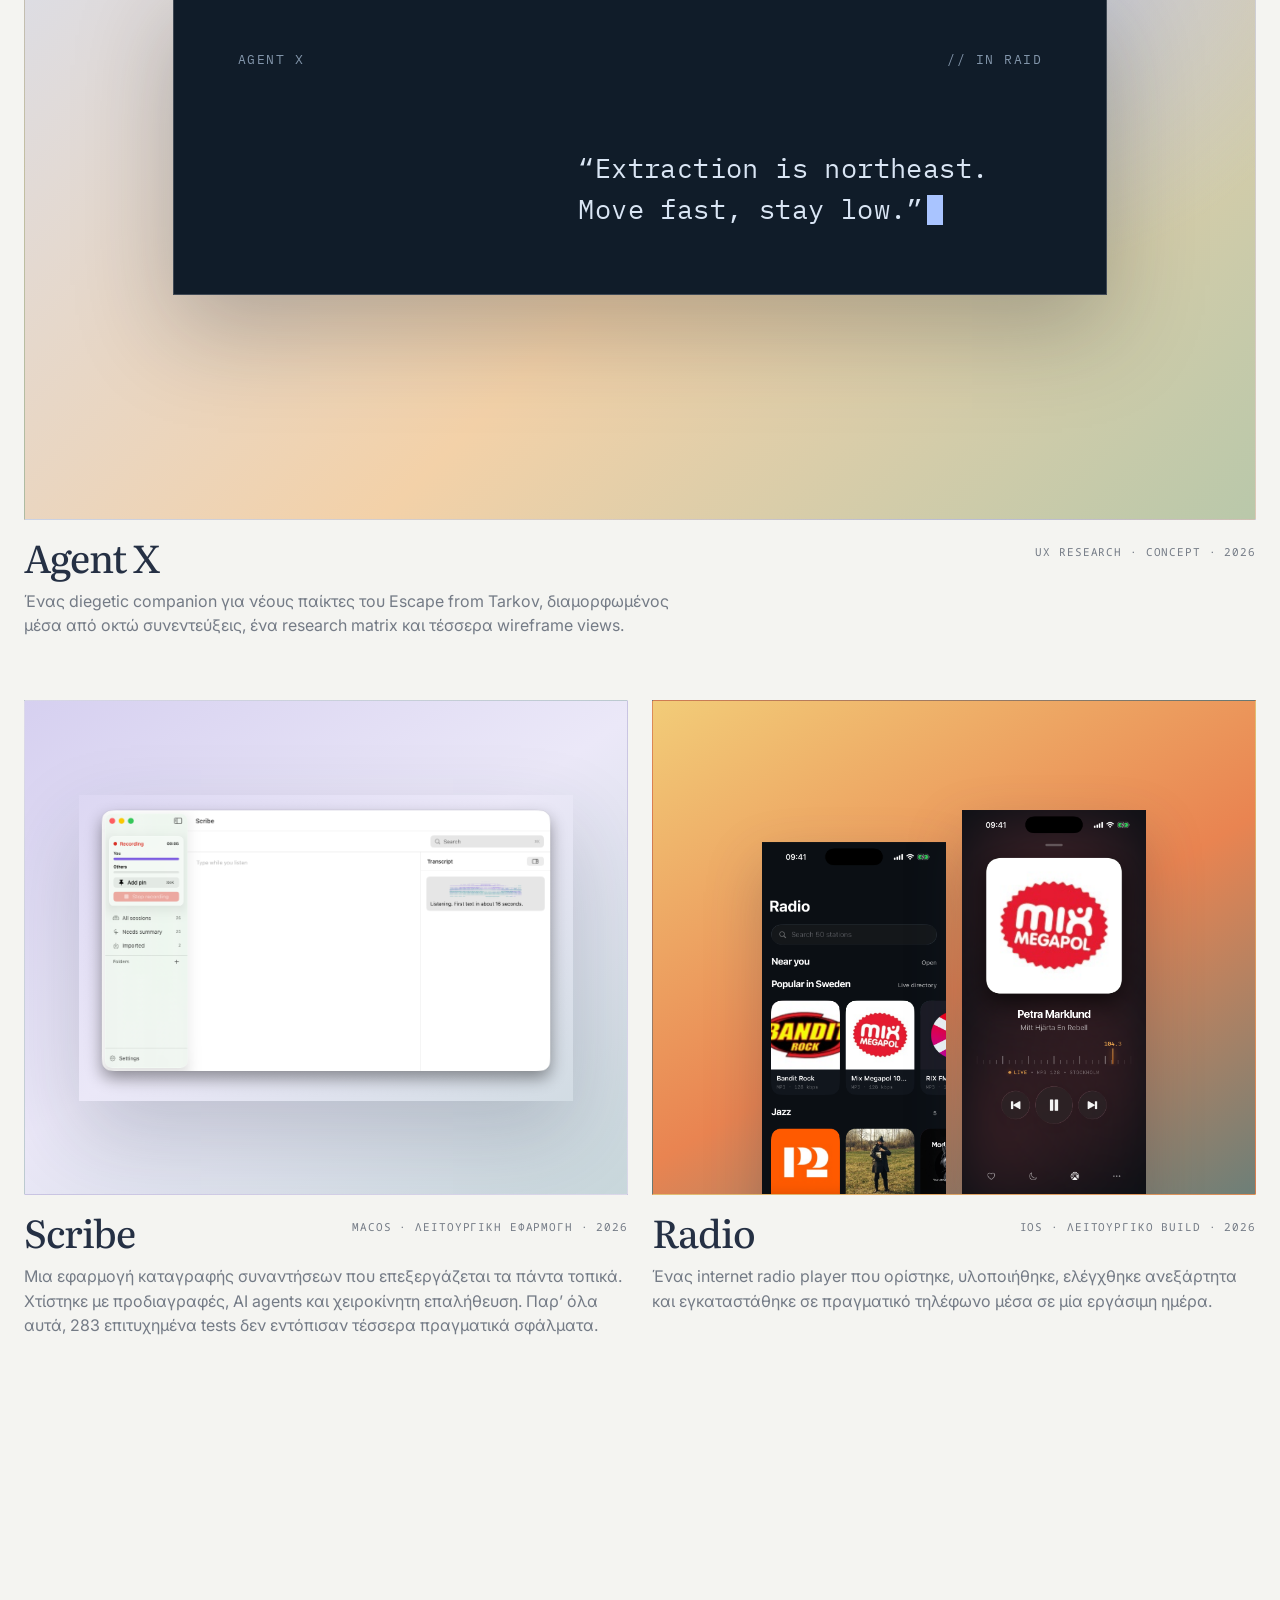
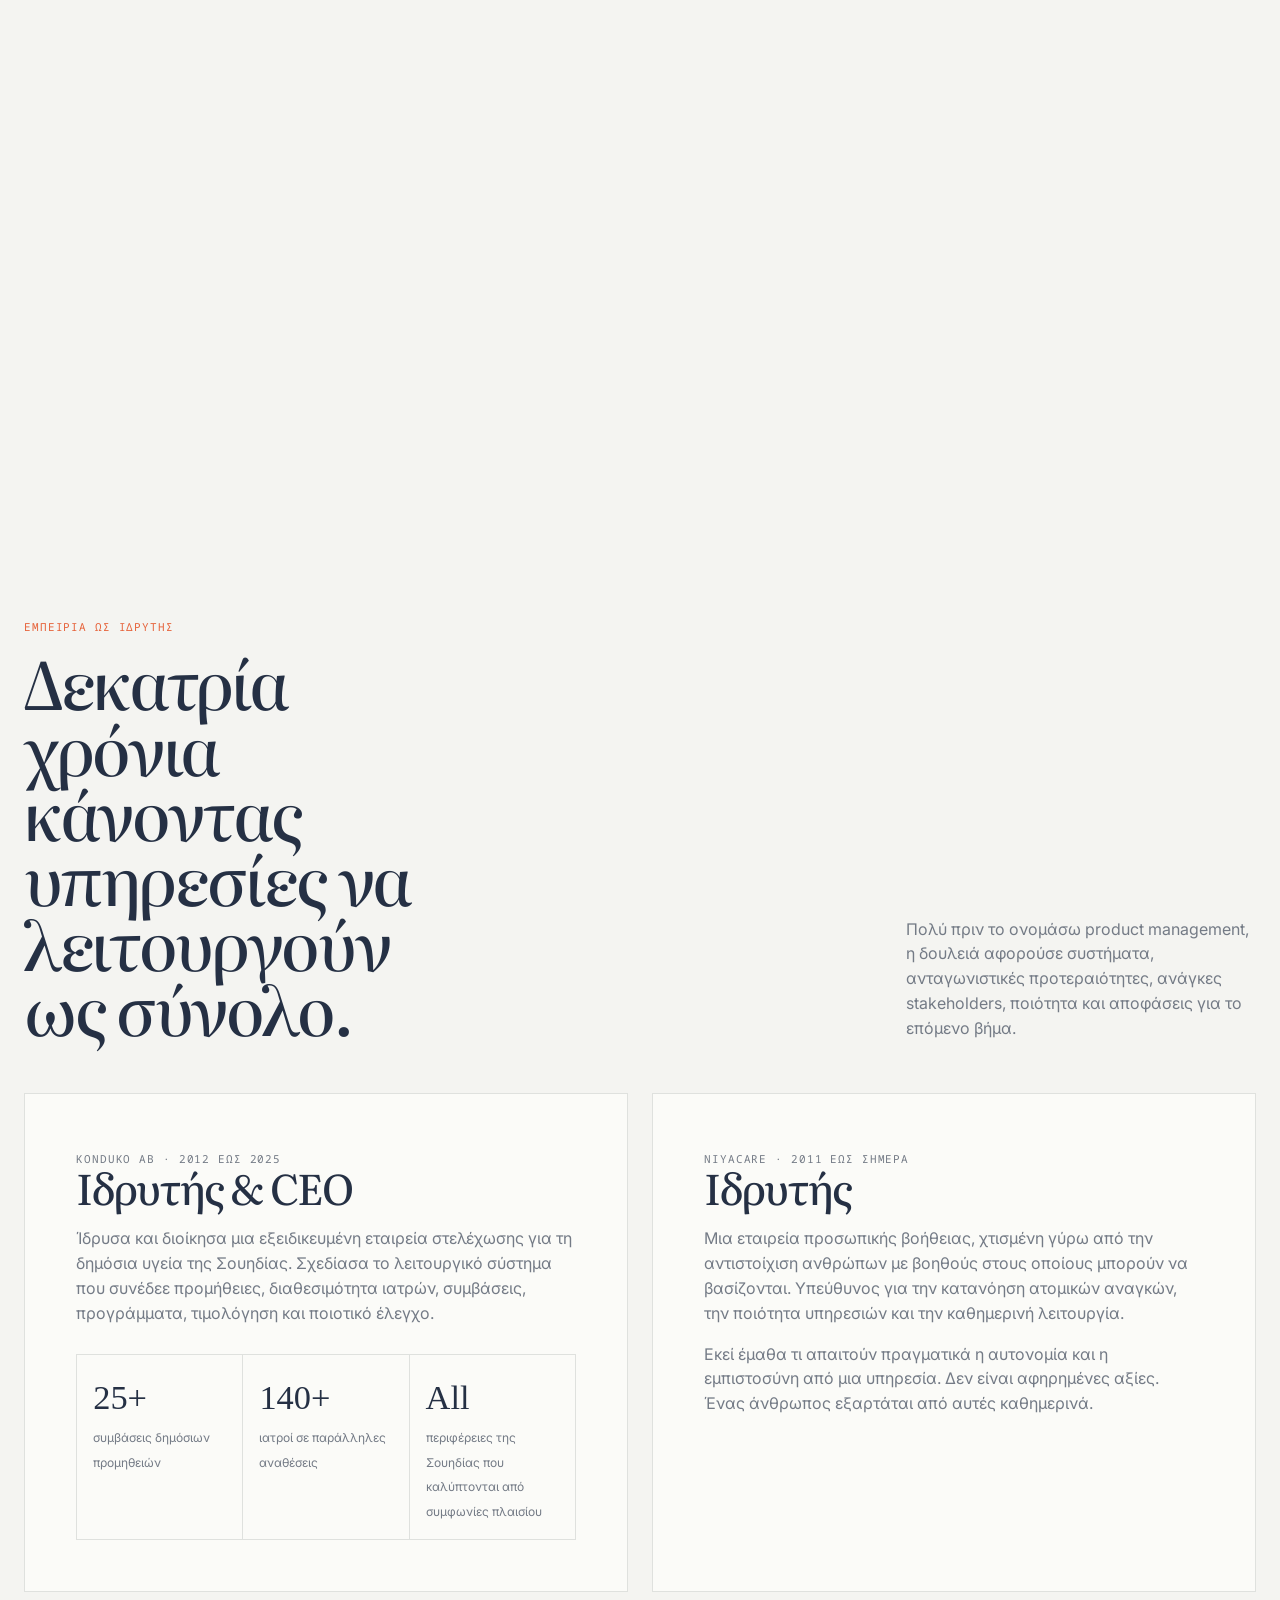
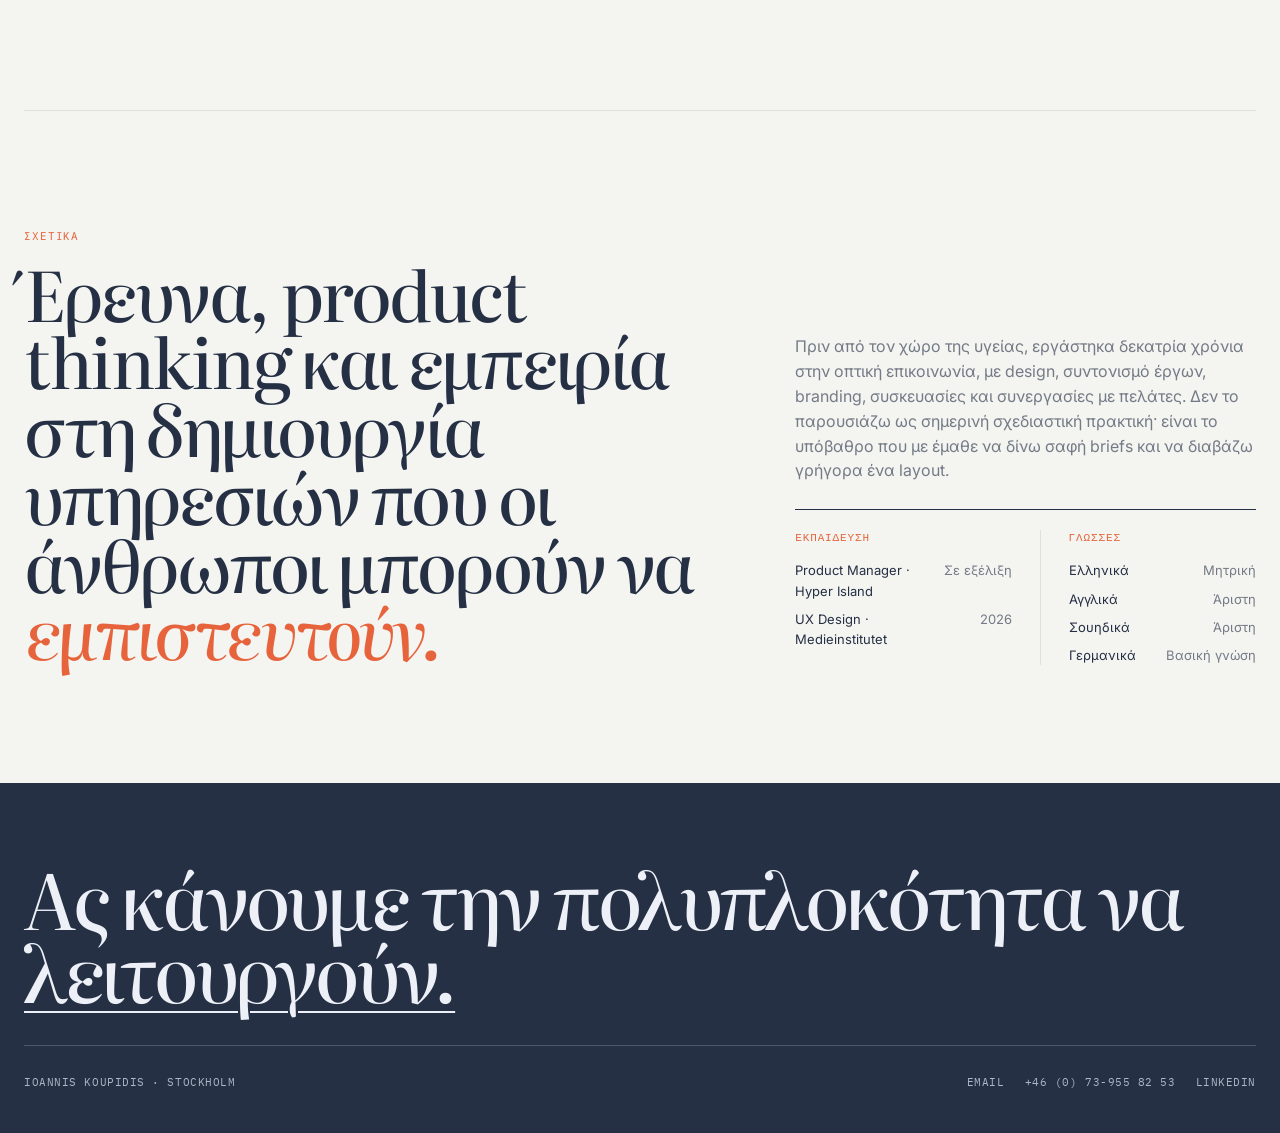
==== commit 87505e7a: "Refine hero copy and Greek typography" ====
--- a/el/index.html
+++ b/el/index.html
@@ -7,16 +7,18 @@
   <meta name="description" content="Student in the Product Manager programme at Hyper Island with thirteen years of founder experience, working across research, strategy and practical product development.">
   <link rel="preconnect" href="https://fonts.googleapis.com">
   <link rel="preconnect" href="https://fonts.gstatic.com" crossorigin>
-  <link href="https://fonts.googleapis.com/css2?family=EB+Garamond:ital,wght@0,400..800;1,400..800&family=IBM+Plex+Mono:wght@400;500&family=Inter:wght@400;500;600&family=Noto+Sans+Mono:wght@400;500&display=swap" rel="stylesheet">
+  <link href="https://fonts.googleapis.com/css2?family=Literata:ital,opsz,wght@0,7..72,200..900;1,7..72,200..900&family=IBM+Plex+Mono:wght@400;500&family=Inter:wght@400;500;600&family=Noto+Sans+Mono:wght@400;500&display=swap" rel="stylesheet">
   <link rel="stylesheet" href="../assets/site.css">
 
 <style>
   /* Fraunces and IBM Plex Mono do not include Greek glyphs. */
-  .hero-copy h1,.case-title,.section-title,.case-section h2,.statement,
+  .hero-title,.case-title,.section-title,.case-section h2,.statement,
   .project-info h3,.experience-card h3,.footer-title{
-    font-family:'EB Garamond',Georgia,serif;
-    font-weight:540;
+    font-family:'Literata',Georgia,serif;
+    font-optical-sizing:auto;
+    font-weight:460;
   }
+  .hero-title{font-size:clamp(1.65rem,2.45vw,2.25rem)}
   .brand,.primary-nav a,.header-tools,.timeline-label,.eyebrow,.project-kicker,
   .text-link,.language-switch{
     font-family:'Noto Sans Mono',ui-monospace,monospace;
@@ -40,8 +42,8 @@
   <main id="main">
     <div class="page-shell">
       <section class="home-hero" aria-labelledby="intro-title">
+        <h1 class="hero-title" id="intro-title">Είμαι ο Ιωάννης, σπουδάζω στο πρόγραμμα Product Manager του Hyper Island<br class="hero-break"> και έχω αφιερώσει δεκατρία χρόνια στο να κάνω πολύπλοκες υπηρεσίες να <em>λειτουργούν.</em></h1>
         <div class="hero-copy">
-          <h1 id="intro-title">Είμαι ο Ιωάννης, σπουδάζω στο πρόγραμμα Product Manager του Hyper Island και έχω αφιερώσει δεκατρία χρόνια στο να κάνω πολύπλοκες υπηρεσίες να <em>λειτουργούν.</em></h1>
           <p class="hero-support">Αυτή την περίοδο σπουδάζω στο πρόγραμμα Product Manager του Hyper Island, συνδυάζοντας έρευνα, στρατηγική, εμπειρία ως ιδρυτής και πρακτική ανάπτυξη προϊόντων.</p>
           <div class="hero-contact"><a class="text-link" href="mailto:gkoupidis@gmail.com">Email</a><a class="text-link" href="https://www.linkedin.com/in/koupidisyannis/" target="_blank" rel="noopener">LinkedIn</a><a class="text-link" href="Ioannis-Koupidis-CV-el.pdf" download>Λήψη PDF</a></div>
         </div>
@@ -90,7 +92,7 @@
       </section>
 
       <section class="about-band" id="about" aria-labelledby="about-title">
-        <div><p class="eyebrow">Σχετικά</p><h2 class="statement" id="about-title">Έρευνα, κρίση από την εμπειρία του ιδρυτή και product thinking στην υπηρεσία πραγμάτων που <em>έχουν σημασία.</em></h2></div>
+        <div><p class="eyebrow">Σχετικά</p><h2 class="statement" id="about-title">Έρευνα, product thinking και εμπειρία στη δημιουργία υπηρεσιών που οι άνθρωποι μπορούν να <em>εμπιστευτούν.</em></h2></div>
         <div class="about-details">
           <p>Πριν από τον χώρο της υγείας, εργάστηκα δεκατρία χρόνια στην οπτική επικοινωνία, με design, συντονισμό έργων, branding, συσκευασίες και συνεργασίες με πελάτες. Δεν το παρουσιάζω ως σημερινή σχεδιαστική πρακτική· είναι το υπόβαθρο που με έμαθε να δίνω σαφή briefs και να διαβάζω γρήγορα ένα layout.</p>
           <div class="profile-facts">
--- a/assets/site.css
+++ b/assets/site.css
@@ -15,9 +15,9 @@
 .primary-nav,.header-tools{display:flex;align-items:center}.primary-nav{gap:31px}.header-tools{justify-self:end;gap:16px}.primary-nav a:hover,.primary-nav a[aria-current=page],.header-tools a:hover{color:var(--accent)}
 .language-switch{display:inline-flex;gap:7px}.language-switch .sep{opacity:.35}.language-switch [aria-current=page]{color:var(--ink)}
 .page-shell{width:var(--page);margin:auto}
-.home-hero{min-height:calc(100svh - var(--header-h));padding:clamp(72px,10vh,120px) 0 54px;display:grid;grid-template-columns:minmax(0,1.2fr) minmax(420px,.8fr);align-items:end;gap:clamp(42px,5vw,72px);border-bottom:1px solid var(--line)}
-.hero-copy h1,.case-title,.section-title,.case-section h2,.statement{font-family:var(--serif);font-weight:420;letter-spacing:-.035em;line-height:.98;margin:0}
-.hero-copy h1{max-width:14ch;font-size:clamp(3.25rem,4.8vw,5.7rem)}.hero-copy h1 em,.statement em{color:var(--accent);font-weight:inherit;font-style:italic}
+.home-hero{min-height:calc(100svh - var(--header-h));padding:clamp(72px,10vh,120px) 0 54px;display:grid;grid-template-columns:minmax(0,1.2fr) minmax(420px,.8fr);align-items:end;column-gap:clamp(42px,5vw,72px);row-gap:clamp(42px,6vh,72px);border-bottom:1px solid var(--line)}
+.hero-title,.case-title,.section-title,.case-section h2,.statement{font-family:var(--serif);font-weight:420;letter-spacing:-.035em;line-height:.98;margin:0}
+.hero-title{grid-column:1/-1;font-size:clamp(1.8rem,2.7vw,2.45rem);white-space:nowrap}.hero-title em,.statement em{color:var(--accent);font-weight:inherit;font-style:italic}
 .hero-support{max-width:670px;margin:30px 0 0;font-size:clamp(1.05rem,1.45vw,1.35rem);line-height:1.52;color:var(--muted)}
 .hero-contact{margin-top:34px;display:flex;flex-wrap:wrap;gap:12px 24px}.text-link{font-family:var(--mono);font-size:11px;letter-spacing:.04em;text-transform:uppercase;text-decoration:none;border-bottom:1px solid;padding-bottom:3px}.text-link:hover{color:var(--accent)}
 .timeline{align-self:end;padding-bottom:8px}.timeline-label,.eyebrow,.project-kicker,.case-kicker,.section-index,.fact dt,.card-label,.case-nav a{font-family:var(--mono);font-size:11px;line-height:1.3;letter-spacing:.08em;text-transform:uppercase}
@@ -61,10 +61,10 @@
 .custom-cursor{position:fixed;z-index:999;top:0;left:0;width:20px;height:20px;border-radius:50%;color:#fff;background:var(--ink);pointer-events:none;opacity:0;transform:translate3d(-50px,-50px,0) translate(-50%,-50%);transition:width .22s,height .22s,border-radius .22s,background .22s,opacity .18s;display:grid;place-items:center;white-space:nowrap;will-change:transform}.custom-cursor:after{content:attr(data-label);opacity:0;font-family:var(--mono);font-size:10px;text-transform:uppercase}.custom-cursor.visible{opacity:1}.custom-cursor.is-project{width:142px;height:42px;border-radius:999px;background:var(--accent)}.custom-cursor.is-project:after{opacity:1}
 @media(pointer:fine) and (hover:hover) and (prefers-reduced-motion:no-preference){html.cursor-enhanced,html.cursor-enhanced a,html.cursor-enhanced button{cursor:none}}
 .js .reveal{opacity:0;transform:translateY(24px);transition:opacity .7s,transform .7s cubic-bezier(.2,.8,.2,1)}.js .reveal.visible{opacity:1;transform:none}
-@media(max-width:1050px){.header-inner{grid-template-columns:1fr auto}.primary-nav{display:none}.home-hero{grid-template-columns:1fr;align-items:start;min-height:auto}.hero-copy h1{max-width:12ch}.timeline{max-width:760px}.section-intro{grid-template-columns:1fr}.case-shell{grid-template-columns:1fr}.case-aside-inner{position:static}.case-aside{border-bottom:1px solid var(--line);padding-bottom:18px}.back-link{margin-bottom:18px}.case-nav{display:flex;overflow-x:auto;gap:22px}.case-nav a{white-space:nowrap}.case-nav a.active:before{content:none}}
-@media(max-width:760px){:root{--page:min(100% - 32px,1440px)}.brand span,.header-tools>span:not(.language-switch){display:none}.home-hero{padding-top:72px;gap:70px}.hero-copy h1{max-width:100%;font-size:clamp(2.8rem,12.6vw,4.7rem)}.timeline-row{grid-template-columns:78px 1fr;gap:8px 16px}.timeline-row span{grid-column:2}.section-block,.about-band{padding:82px 0}.project-grid,.principles,.experience-grid,.about-band{grid-template-columns:1fr}.project-card.featured{grid-column:auto}.project-card.featured .project-visual{min-height:430px}.project-card:not(.featured) .project-visual{aspect-ratio:1/.95}.project-info{grid-template-columns:1fr}.project-kicker{text-align:left}.project-description{grid-column:auto}.principle{border-right:0;border-bottom:1px solid var(--line);padding:22px 0}.principle+.principle{padding-left:0}.metric-row{grid-template-columns:1fr}.about-band{gap:48px}.case-shell{padding-top:28px}.case-title{font-size:clamp(3.7rem,17vw,5.5rem)}.case-hero{min-height:370px}.case-hero.agent .agent-screen{min-height:260px}.facts{grid-template-columns:1fr 1fr;margin-bottom:88px}.stat-grid,.insight-grid,.decision-grid,.split{grid-template-columns:1fr}.stat-card,.insight-card,.decision-card{min-height:0}.card-label{margin-bottom:28px}.finding{grid-template-columns:42px 1fr}.finding p{grid-column:2}.phone-gallery{gap:6px}.case-section{padding-bottom:90px}.footer-meta{flex-direction:column}}
+@media(max-width:1050px){.header-inner{grid-template-columns:1fr auto}.primary-nav{display:none}.home-hero{grid-template-columns:1fr;align-items:start;min-height:auto}.hero-title{grid-column:auto;white-space:normal}.timeline{max-width:760px}.section-intro{grid-template-columns:1fr}.case-shell{grid-template-columns:1fr}.case-aside-inner{position:static}.case-aside{border-bottom:1px solid var(--line);padding-bottom:18px}.back-link{margin-bottom:18px}.case-nav{display:flex;overflow-x:auto;gap:22px}.case-nav a{white-space:nowrap}.case-nav a.active:before{content:none}}
+@media(max-width:760px){:root{--page:min(100% - 32px,1440px)}.brand span,.header-tools>span:not(.language-switch){display:none}.home-hero{padding-top:72px;gap:70px}.hero-title{font-size:clamp(2.8rem,12.6vw,4.7rem)}.timeline-row{grid-template-columns:78px 1fr;gap:8px 16px}.timeline-row span{grid-column:2}.section-block,.about-band{padding:82px 0}.project-grid,.principles,.experience-grid,.about-band{grid-template-columns:1fr}.project-card.featured{grid-column:auto}.project-card.featured .project-visual{min-height:430px}.project-card:not(.featured) .project-visual{aspect-ratio:1/.95}.project-info{grid-template-columns:1fr}.project-kicker{text-align:left}.project-description{grid-column:auto}.principle{border-right:0;border-bottom:1px solid var(--line);padding:22px 0}.principle+.principle{padding-left:0}.metric-row{grid-template-columns:1fr}.about-band{gap:48px}.case-shell{padding-top:28px}.case-title{font-size:clamp(3.7rem,17vw,5.5rem)}.case-hero{min-height:370px}.case-hero.agent .agent-screen{min-height:260px}.facts{grid-template-columns:1fr 1fr;margin-bottom:88px}.stat-grid,.insight-grid,.decision-grid,.split{grid-template-columns:1fr}.stat-card,.insight-card,.decision-card{min-height:0}.card-label{margin-bottom:28px}.finding{grid-template-columns:42px 1fr}.finding p{grid-column:2}.phone-gallery{gap:6px}.case-section{padding-bottom:90px}.footer-meta{flex-direction:column}}
 @media(max-width:900px){.journey-map{grid-template-columns:repeat(3,1fr)}.journey-map li:nth-child(3){border-right:0}.wireframe-flow{grid-template-columns:1fr 1fr}.tension-frame{grid-template-columns:1fr}.tension-core{min-height:190px}.interview-focus{grid-template-columns:1fr}.case-summary-grid{grid-template-columns:1fr}.case-summary-grid article{min-height:0}.persona-grid{grid-template-columns:1fr}}
 @media(max-width:760px){.profile-facts{grid-template-columns:1fr}.fact-group+.fact-group{padding:24px 0 0;border-top:1px solid var(--line);border-left:0}}
 @media(max-width:600px){.participant-row{grid-template-columns:repeat(4,1fr)}.participant-row span{aspect-ratio:auto;min-height:58px}.method-note{grid-template-columns:1fr}.journey-intro{display:block}.journey-intro h3{max-width:none;text-align:left}.journey-map,.wireframe-flow{grid-template-columns:1fr}.journey-map li{min-height:150px;border-right:0;border-bottom:1px solid var(--line)}.journey-map li:nth-child(3){border-right:0}.journey-map strong{margin-top:30px}.decision-rule{justify-content:flex-start}.tension-frame article{min-height:0}.research-matrix th,.research-matrix td{padding:18px 16px}}
 @media(prefers-reduced-motion:reduce){html{scroll-behavior:auto}*,*:before,*:after{animation-duration:.01ms!important;animation-iteration-count:1!important;transition-duration:.01ms!important}.js .reveal{opacity:1;transform:none}}
-@media print{@page{size:A4;margin:13mm 15mm}:root{--paper:#fff;--surface:#fff;--ink:#000;--muted:#333;--line:#bbb}body{font-size:9.1pt;line-height:1.3;background:#fff}body:before,.site-header,.skip-link,.custom-cursor,.project-visual,.site-footer,.section-intro>p:last-child,.hero-contact a[download]{display:none!important}.page-shell{width:auto}.home-hero{min-height:0;display:block;padding:0 0 6mm;border-bottom:1px solid #000}.hero-copy h1{max-width:none;font-size:21.5pt;line-height:1.05}.hero-support{max-width:none;margin-top:3mm;font-size:9.7pt}.hero-contact{margin-top:3mm}.timeline{margin-top:4mm}.timeline-label{margin-bottom:1mm}.timeline-row{grid-template-columns:28mm 55mm 1fr;padding:1.2mm 0}.section-block{padding:5mm 0 0}.section-intro{display:block;margin-bottom:2mm}.eyebrow{margin-bottom:1mm}.section-title{max-width:none;font-size:16pt}.project-grid,.principles,.experience-grid{display:block}.project-card,.principle,.experience-card{break-inside:avoid;padding:2.2mm 0;border:0;border-top:1px solid #aaa}.project-info{display:block;padding:0}.project-info h3{font-size:13pt}.project-kicker{text-align:left;margin:.5mm 0}.project-description,.principle p,.experience-card p{margin:1mm 0}.principle h3,.experience-card h3{font-family:var(--sans);font-size:10.5pt;margin:0 0 .5mm}.metric-row{grid-template-columns:repeat(3,1fr);margin-top:2mm}.metric{min-height:0;padding:1.5mm}.metric strong{font-size:12pt}.about-band{display:block;padding:5mm 0 0;border:0}.statement{font-size:16pt}.about-details{margin-top:2.5mm;gap:2mm}.profile-facts{grid-template-columns:1fr 1fr;gap:7mm;padding-top:1.5mm}.fact-group+.fact-group{padding:0 0 0 5mm;border-top:0;border-left:1px solid #bbb}.fact-heading{margin-bottom:1mm}.compact-list{column-gap:6mm}.compact-list span:nth-child(even){padding-left:2mm}.reveal{opacity:1!important;transform:none!important}}
+@media print{@page{size:A4;margin:13mm 15mm}:root{--paper:#fff;--surface:#fff;--ink:#000;--muted:#333;--line:#bbb}body{font-size:9.1pt;line-height:1.3;background:#fff}body:before,.site-header,.skip-link,.custom-cursor,.project-visual,.site-footer,.section-intro>p:last-child,.hero-contact a[download]{display:none!important}.page-shell{width:auto}.home-hero{min-height:0;display:block;padding:0 0 6mm;border-bottom:1px solid #000}.hero-title{font-size:21.5pt;line-height:1.05;white-space:normal}.hero-break{display:none}.hero-support{max-width:none;margin-top:3mm;font-size:9.7pt}.hero-contact{margin-top:3mm}.timeline{margin-top:4mm}.timeline-label{margin-bottom:1mm}.timeline-row{grid-template-columns:28mm 55mm 1fr;padding:1.2mm 0}.section-block{padding:5mm 0 0}.section-intro{display:block;margin-bottom:2mm}.eyebrow{margin-bottom:1mm}.section-title{max-width:none;font-size:16pt}.project-grid,.principles,.experience-grid{display:block}.project-card,.principle,.experience-card{break-inside:avoid;padding:2.2mm 0;border:0;border-top:1px solid #aaa}.project-info{display:block;padding:0}.project-info h3{font-size:13pt}.project-kicker{text-align:left;margin:.5mm 0}.project-description,.principle p,.experience-card p{margin:1mm 0}.principle h3,.experience-card h3{font-family:var(--sans);font-size:10.5pt;margin:0 0 .5mm}.metric-row{grid-template-columns:repeat(3,1fr);margin-top:2mm}.metric{min-height:0;padding:1.5mm}.metric strong{font-size:12pt}.about-band{display:block;padding:5mm 0 0;border:0}.statement{font-size:16pt}.about-details{margin-top:2.5mm;gap:2mm}.profile-facts{grid-template-columns:1fr 1fr;gap:7mm;padding-top:1.5mm}.fact-group+.fact-group{padding:0 0 0 5mm;border-top:0;border-left:1px solid #bbb}.fact-heading{margin-bottom:1mm}.compact-list{column-gap:6mm}.compact-list span:nth-child(even){padding-left:2mm}.reveal{opacity:1!important;transform:none!important}}
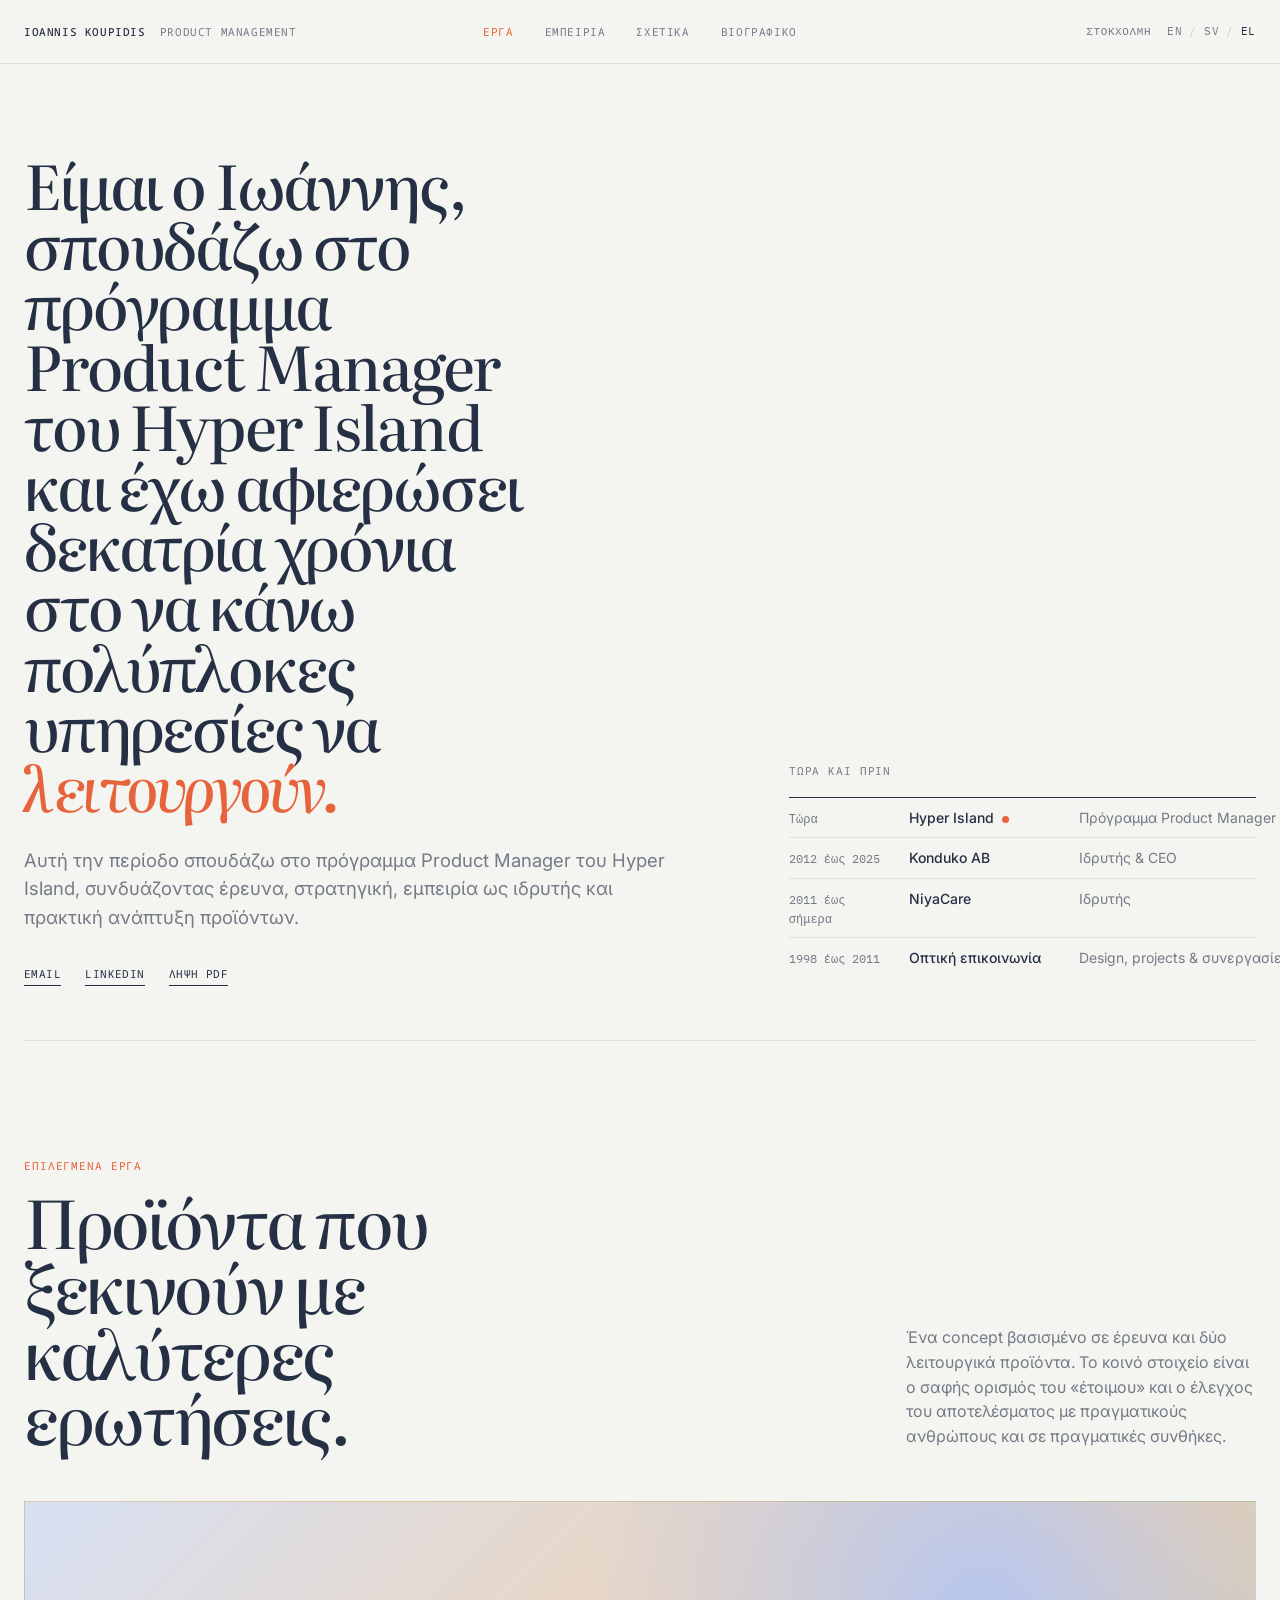
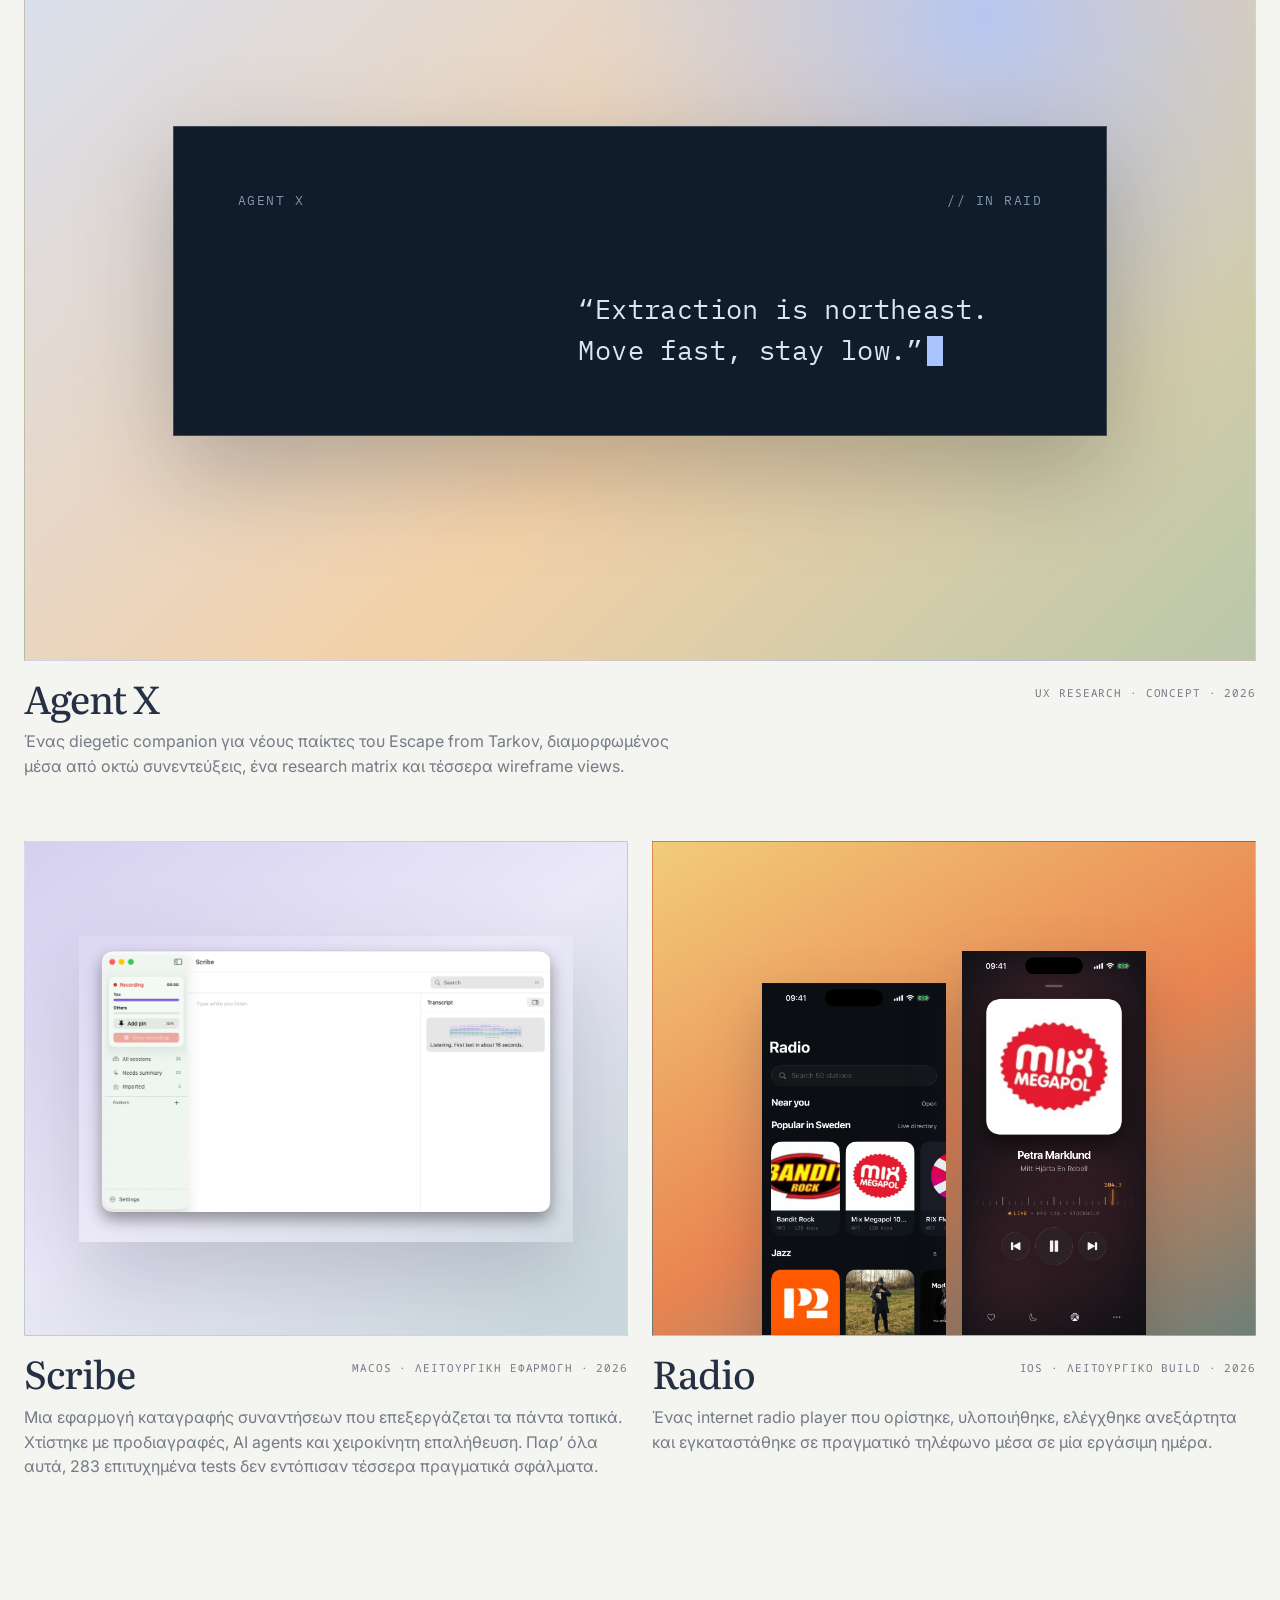
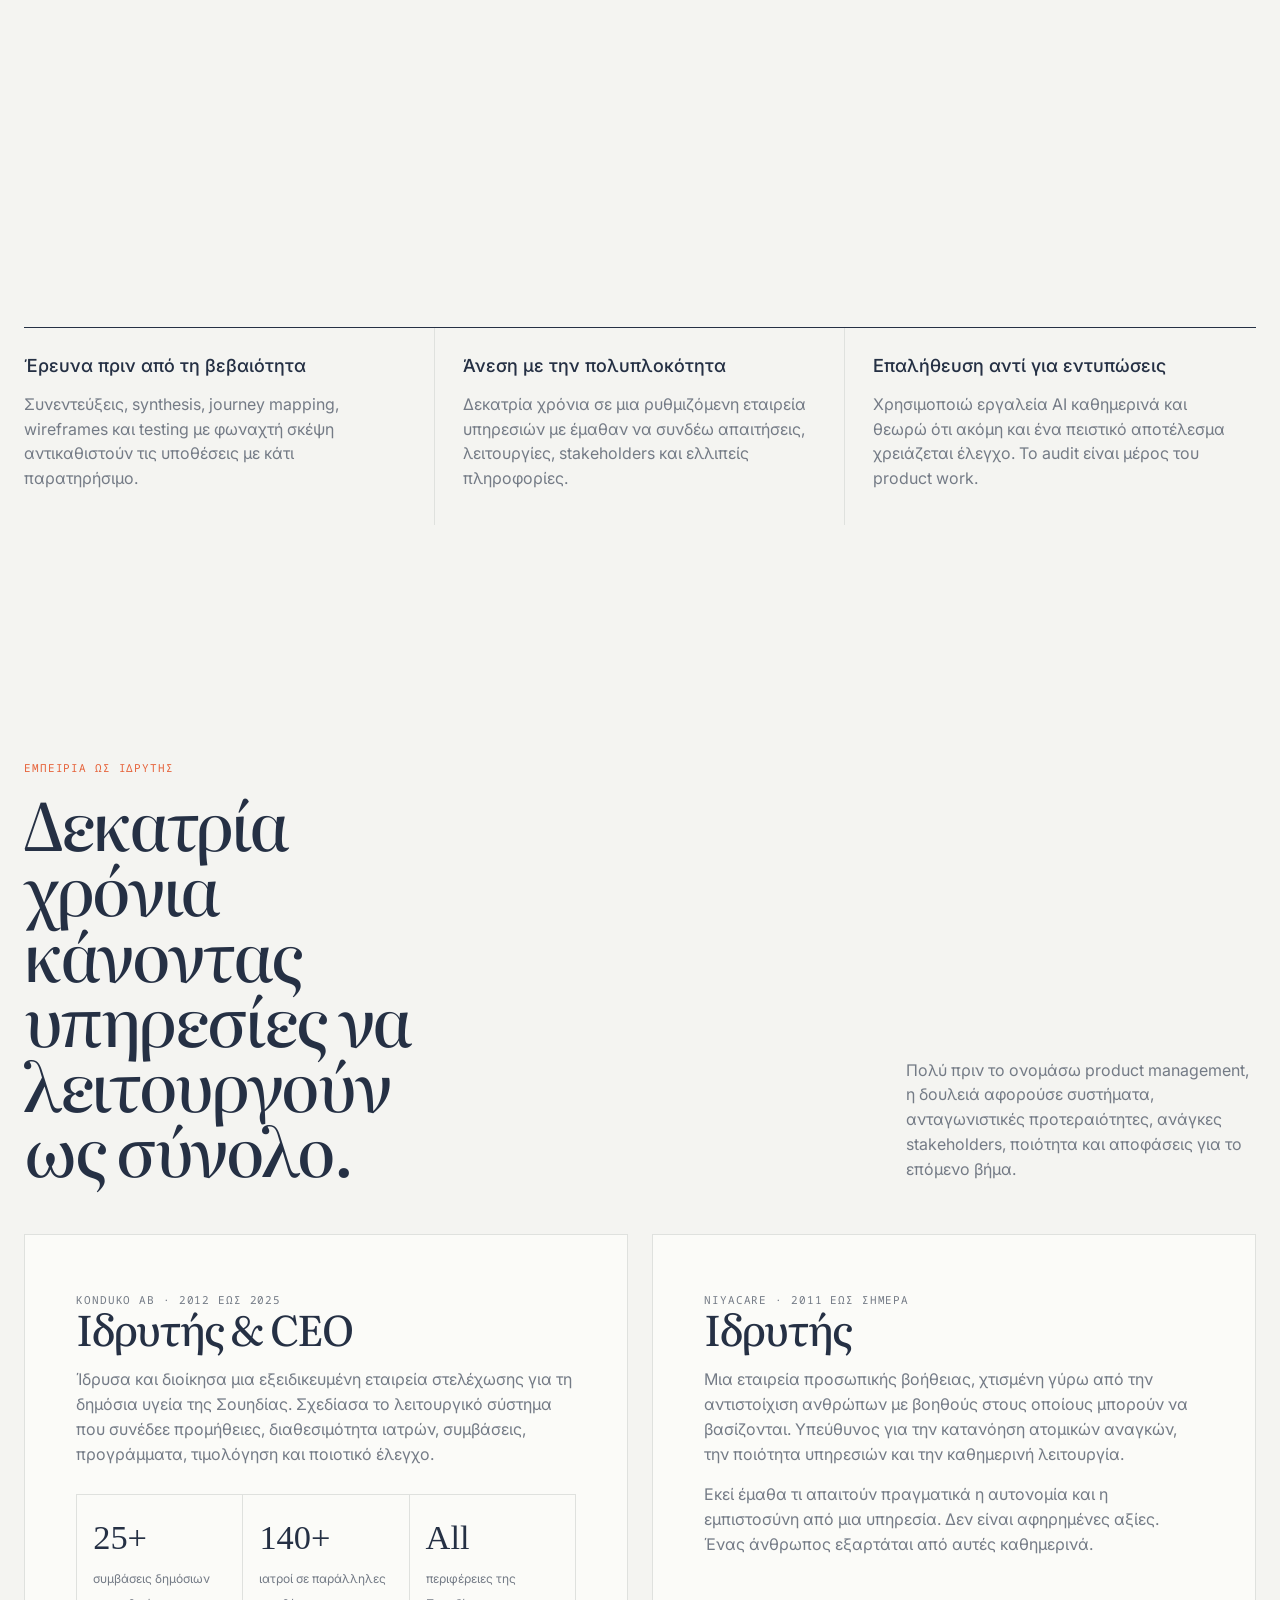
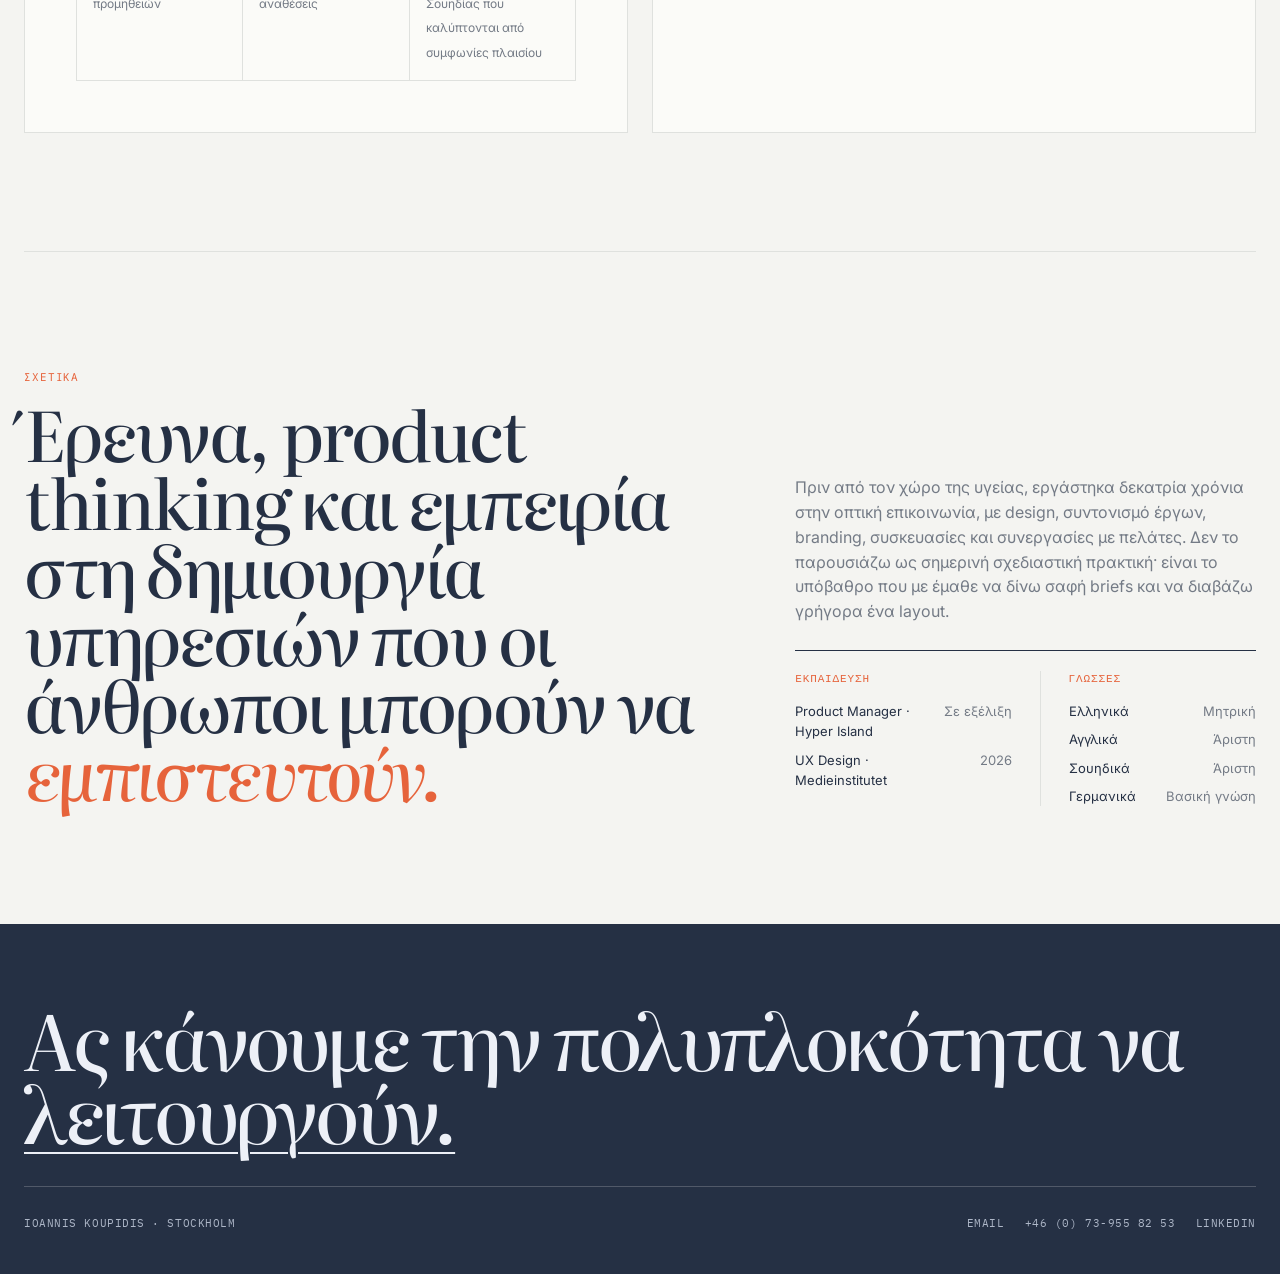
==== commit 1bf54f94: "Restore natural hero wrapping" ====
--- a/el/index.html
+++ b/el/index.html
@@ -18,7 +18,6 @@
     font-optical-sizing:auto;
     font-weight:460;
   }
-  .hero-title{font-size:clamp(1.65rem,2.45vw,2.25rem)}
   .brand,.primary-nav a,.header-tools,.timeline-label,.eyebrow,.project-kicker,
   .text-link,.language-switch{
     font-family:'Noto Sans Mono',ui-monospace,monospace;
@@ -42,8 +41,8 @@
   <main id="main">
     <div class="page-shell">
       <section class="home-hero" aria-labelledby="intro-title">
-        <h1 class="hero-title" id="intro-title">Είμαι ο Ιωάννης, σπουδάζω στο πρόγραμμα Product Manager του Hyper Island<br class="hero-break"> και έχω αφιερώσει δεκατρία χρόνια στο να κάνω πολύπλοκες υπηρεσίες να <em>λειτουργούν.</em></h1>
         <div class="hero-copy">
+          <h1 class="hero-title" id="intro-title">Είμαι ο Ιωάννης, σπουδάζω στο πρόγραμμα Product Manager του Hyper Island και έχω αφιερώσει δεκατρία χρόνια στο να κάνω πολύπλοκες υπηρεσίες να <em>λειτουργούν.</em></h1>
           <p class="hero-support">Αυτή την περίοδο σπουδάζω στο πρόγραμμα Product Manager του Hyper Island, συνδυάζοντας έρευνα, στρατηγική, εμπειρία ως ιδρυτής και πρακτική ανάπτυξη προϊόντων.</p>
           <div class="hero-contact"><a class="text-link" href="mailto:gkoupidis@gmail.com">Email</a><a class="text-link" href="https://www.linkedin.com/in/koupidisyannis/" target="_blank" rel="noopener">LinkedIn</a><a class="text-link" href="Ioannis-Koupidis-CV-el.pdf" download>Λήψη PDF</a></div>
         </div>
--- a/assets/site.css
+++ b/assets/site.css
@@ -15,9 +15,9 @@
 .primary-nav,.header-tools{display:flex;align-items:center}.primary-nav{gap:31px}.header-tools{justify-self:end;gap:16px}.primary-nav a:hover,.primary-nav a[aria-current=page],.header-tools a:hover{color:var(--accent)}
 .language-switch{display:inline-flex;gap:7px}.language-switch .sep{opacity:.35}.language-switch [aria-current=page]{color:var(--ink)}
 .page-shell{width:var(--page);margin:auto}
-.home-hero{min-height:calc(100svh - var(--header-h));padding:clamp(72px,10vh,120px) 0 54px;display:grid;grid-template-columns:minmax(0,1.2fr) minmax(420px,.8fr);align-items:end;column-gap:clamp(42px,5vw,72px);row-gap:clamp(42px,6vh,72px);border-bottom:1px solid var(--line)}
+.home-hero{min-height:calc(100svh - var(--header-h));padding:clamp(72px,10vh,120px) 0 54px;display:grid;grid-template-columns:minmax(0,1.2fr) minmax(420px,.8fr);align-items:end;gap:clamp(42px,5vw,72px);border-bottom:1px solid var(--line)}
 .hero-title,.case-title,.section-title,.case-section h2,.statement{font-family:var(--serif);font-weight:420;letter-spacing:-.035em;line-height:.98;margin:0}
-.hero-title{grid-column:1/-1;font-size:clamp(1.8rem,2.7vw,2.45rem);white-space:nowrap}.hero-title em,.statement em{color:var(--accent);font-weight:inherit;font-style:italic}
+.hero-title{max-width:14ch;font-size:clamp(3.25rem,4.8vw,5.7rem)}.hero-title em,.statement em{color:var(--accent);font-weight:inherit;font-style:italic}
 .hero-support{max-width:670px;margin:30px 0 0;font-size:clamp(1.05rem,1.45vw,1.35rem);line-height:1.52;color:var(--muted)}
 .hero-contact{margin-top:34px;display:flex;flex-wrap:wrap;gap:12px 24px}.text-link{font-family:var(--mono);font-size:11px;letter-spacing:.04em;text-transform:uppercase;text-decoration:none;border-bottom:1px solid;padding-bottom:3px}.text-link:hover{color:var(--accent)}
 .timeline{align-self:end;padding-bottom:8px}.timeline-label,.eyebrow,.project-kicker,.case-kicker,.section-index,.fact dt,.card-label,.case-nav a{font-family:var(--mono);font-size:11px;line-height:1.3;letter-spacing:.08em;text-transform:uppercase}
@@ -61,10 +61,10 @@
 .custom-cursor{position:fixed;z-index:999;top:0;left:0;width:20px;height:20px;border-radius:50%;color:#fff;background:var(--ink);pointer-events:none;opacity:0;transform:translate3d(-50px,-50px,0) translate(-50%,-50%);transition:width .22s,height .22s,border-radius .22s,background .22s,opacity .18s;display:grid;place-items:center;white-space:nowrap;will-change:transform}.custom-cursor:after{content:attr(data-label);opacity:0;font-family:var(--mono);font-size:10px;text-transform:uppercase}.custom-cursor.visible{opacity:1}.custom-cursor.is-project{width:142px;height:42px;border-radius:999px;background:var(--accent)}.custom-cursor.is-project:after{opacity:1}
 @media(pointer:fine) and (hover:hover) and (prefers-reduced-motion:no-preference){html.cursor-enhanced,html.cursor-enhanced a,html.cursor-enhanced button{cursor:none}}
 .js .reveal{opacity:0;transform:translateY(24px);transition:opacity .7s,transform .7s cubic-bezier(.2,.8,.2,1)}.js .reveal.visible{opacity:1;transform:none}
-@media(max-width:1050px){.header-inner{grid-template-columns:1fr auto}.primary-nav{display:none}.home-hero{grid-template-columns:1fr;align-items:start;min-height:auto}.hero-title{grid-column:auto;white-space:normal}.timeline{max-width:760px}.section-intro{grid-template-columns:1fr}.case-shell{grid-template-columns:1fr}.case-aside-inner{position:static}.case-aside{border-bottom:1px solid var(--line);padding-bottom:18px}.back-link{margin-bottom:18px}.case-nav{display:flex;overflow-x:auto;gap:22px}.case-nav a{white-space:nowrap}.case-nav a.active:before{content:none}}
-@media(max-width:760px){:root{--page:min(100% - 32px,1440px)}.brand span,.header-tools>span:not(.language-switch){display:none}.home-hero{padding-top:72px;gap:70px}.hero-title{font-size:clamp(2.8rem,12.6vw,4.7rem)}.timeline-row{grid-template-columns:78px 1fr;gap:8px 16px}.timeline-row span{grid-column:2}.section-block,.about-band{padding:82px 0}.project-grid,.principles,.experience-grid,.about-band{grid-template-columns:1fr}.project-card.featured{grid-column:auto}.project-card.featured .project-visual{min-height:430px}.project-card:not(.featured) .project-visual{aspect-ratio:1/.95}.project-info{grid-template-columns:1fr}.project-kicker{text-align:left}.project-description{grid-column:auto}.principle{border-right:0;border-bottom:1px solid var(--line);padding:22px 0}.principle+.principle{padding-left:0}.metric-row{grid-template-columns:1fr}.about-band{gap:48px}.case-shell{padding-top:28px}.case-title{font-size:clamp(3.7rem,17vw,5.5rem)}.case-hero{min-height:370px}.case-hero.agent .agent-screen{min-height:260px}.facts{grid-template-columns:1fr 1fr;margin-bottom:88px}.stat-grid,.insight-grid,.decision-grid,.split{grid-template-columns:1fr}.stat-card,.insight-card,.decision-card{min-height:0}.card-label{margin-bottom:28px}.finding{grid-template-columns:42px 1fr}.finding p{grid-column:2}.phone-gallery{gap:6px}.case-section{padding-bottom:90px}.footer-meta{flex-direction:column}}
+@media(max-width:1050px){.header-inner{grid-template-columns:1fr auto}.primary-nav{display:none}.home-hero{grid-template-columns:1fr;align-items:start;min-height:auto}.hero-title{max-width:12ch}.timeline{max-width:760px}.section-intro{grid-template-columns:1fr}.case-shell{grid-template-columns:1fr}.case-aside-inner{position:static}.case-aside{border-bottom:1px solid var(--line);padding-bottom:18px}.back-link{margin-bottom:18px}.case-nav{display:flex;overflow-x:auto;gap:22px}.case-nav a{white-space:nowrap}.case-nav a.active:before{content:none}}
+@media(max-width:760px){:root{--page:min(100% - 32px,1440px)}.brand span,.header-tools>span:not(.language-switch){display:none}.home-hero{padding-top:72px;gap:70px}.hero-title{max-width:100%;font-size:clamp(2.8rem,12.6vw,4.7rem)}.timeline-row{grid-template-columns:78px 1fr;gap:8px 16px}.timeline-row span{grid-column:2}.section-block,.about-band{padding:82px 0}.project-grid,.principles,.experience-grid,.about-band{grid-template-columns:1fr}.project-card.featured{grid-column:auto}.project-card.featured .project-visual{min-height:430px}.project-card:not(.featured) .project-visual{aspect-ratio:1/.95}.project-info{grid-template-columns:1fr}.project-kicker{text-align:left}.project-description{grid-column:auto}.principle{border-right:0;border-bottom:1px solid var(--line);padding:22px 0}.principle+.principle{padding-left:0}.metric-row{grid-template-columns:1fr}.about-band{gap:48px}.case-shell{padding-top:28px}.case-title{font-size:clamp(3.7rem,17vw,5.5rem)}.case-hero{min-height:370px}.case-hero.agent .agent-screen{min-height:260px}.facts{grid-template-columns:1fr 1fr;margin-bottom:88px}.stat-grid,.insight-grid,.decision-grid,.split{grid-template-columns:1fr}.stat-card,.insight-card,.decision-card{min-height:0}.card-label{margin-bottom:28px}.finding{grid-template-columns:42px 1fr}.finding p{grid-column:2}.phone-gallery{gap:6px}.case-section{padding-bottom:90px}.footer-meta{flex-direction:column}}
 @media(max-width:900px){.journey-map{grid-template-columns:repeat(3,1fr)}.journey-map li:nth-child(3){border-right:0}.wireframe-flow{grid-template-columns:1fr 1fr}.tension-frame{grid-template-columns:1fr}.tension-core{min-height:190px}.interview-focus{grid-template-columns:1fr}.case-summary-grid{grid-template-columns:1fr}.case-summary-grid article{min-height:0}.persona-grid{grid-template-columns:1fr}}
 @media(max-width:760px){.profile-facts{grid-template-columns:1fr}.fact-group+.fact-group{padding:24px 0 0;border-top:1px solid var(--line);border-left:0}}
 @media(max-width:600px){.participant-row{grid-template-columns:repeat(4,1fr)}.participant-row span{aspect-ratio:auto;min-height:58px}.method-note{grid-template-columns:1fr}.journey-intro{display:block}.journey-intro h3{max-width:none;text-align:left}.journey-map,.wireframe-flow{grid-template-columns:1fr}.journey-map li{min-height:150px;border-right:0;border-bottom:1px solid var(--line)}.journey-map li:nth-child(3){border-right:0}.journey-map strong{margin-top:30px}.decision-rule{justify-content:flex-start}.tension-frame article{min-height:0}.research-matrix th,.research-matrix td{padding:18px 16px}}
 @media(prefers-reduced-motion:reduce){html{scroll-behavior:auto}*,*:before,*:after{animation-duration:.01ms!important;animation-iteration-count:1!important;transition-duration:.01ms!important}.js .reveal{opacity:1;transform:none}}
-@media print{@page{size:A4;margin:13mm 15mm}:root{--paper:#fff;--surface:#fff;--ink:#000;--muted:#333;--line:#bbb}body{font-size:9.1pt;line-height:1.3;background:#fff}body:before,.site-header,.skip-link,.custom-cursor,.project-visual,.site-footer,.section-intro>p:last-child,.hero-contact a[download]{display:none!important}.page-shell{width:auto}.home-hero{min-height:0;display:block;padding:0 0 6mm;border-bottom:1px solid #000}.hero-title{font-size:21.5pt;line-height:1.05;white-space:normal}.hero-break{display:none}.hero-support{max-width:none;margin-top:3mm;font-size:9.7pt}.hero-contact{margin-top:3mm}.timeline{margin-top:4mm}.timeline-label{margin-bottom:1mm}.timeline-row{grid-template-columns:28mm 55mm 1fr;padding:1.2mm 0}.section-block{padding:5mm 0 0}.section-intro{display:block;margin-bottom:2mm}.eyebrow{margin-bottom:1mm}.section-title{max-width:none;font-size:16pt}.project-grid,.principles,.experience-grid{display:block}.project-card,.principle,.experience-card{break-inside:avoid;padding:2.2mm 0;border:0;border-top:1px solid #aaa}.project-info{display:block;padding:0}.project-info h3{font-size:13pt}.project-kicker{text-align:left;margin:.5mm 0}.project-description,.principle p,.experience-card p{margin:1mm 0}.principle h3,.experience-card h3{font-family:var(--sans);font-size:10.5pt;margin:0 0 .5mm}.metric-row{grid-template-columns:repeat(3,1fr);margin-top:2mm}.metric{min-height:0;padding:1.5mm}.metric strong{font-size:12pt}.about-band{display:block;padding:5mm 0 0;border:0}.statement{font-size:16pt}.about-details{margin-top:2.5mm;gap:2mm}.profile-facts{grid-template-columns:1fr 1fr;gap:7mm;padding-top:1.5mm}.fact-group+.fact-group{padding:0 0 0 5mm;border-top:0;border-left:1px solid #bbb}.fact-heading{margin-bottom:1mm}.compact-list{column-gap:6mm}.compact-list span:nth-child(even){padding-left:2mm}.reveal{opacity:1!important;transform:none!important}}
+@media print{@page{size:A4;margin:13mm 15mm}:root{--paper:#fff;--surface:#fff;--ink:#000;--muted:#333;--line:#bbb}body{font-size:9.1pt;line-height:1.3;background:#fff}body:before,.site-header,.skip-link,.custom-cursor,.project-visual,.site-footer,.section-intro>p:last-child,.hero-contact a[download]{display:none!important}.page-shell{width:auto}.home-hero{min-height:0;display:block;padding:0 0 6mm;border-bottom:1px solid #000}.hero-title{max-width:none;font-size:21.5pt;line-height:1.05}.hero-support{max-width:none;margin-top:3mm;font-size:9.7pt}.hero-contact{margin-top:3mm}.timeline{margin-top:4mm}.timeline-label{margin-bottom:1mm}.timeline-row{grid-template-columns:28mm 55mm 1fr;padding:1.2mm 0}.section-block{padding:5mm 0 0}.section-intro{display:block;margin-bottom:2mm}.eyebrow{margin-bottom:1mm}.section-title{max-width:none;font-size:16pt}.project-grid,.principles,.experience-grid{display:block}.project-card,.principle,.experience-card{break-inside:avoid;padding:2.2mm 0;border:0;border-top:1px solid #aaa}.project-info{display:block;padding:0}.project-info h3{font-size:13pt}.project-kicker{text-align:left;margin:.5mm 0}.project-description,.principle p,.experience-card p{margin:1mm 0}.principle h3,.experience-card h3{font-family:var(--sans);font-size:10.5pt;margin:0 0 .5mm}.metric-row{grid-template-columns:repeat(3,1fr);margin-top:2mm}.metric{min-height:0;padding:1.5mm}.metric strong{font-size:12pt}.about-band{display:block;padding:5mm 0 0;border:0}.statement{font-size:16pt}.about-details{margin-top:2.5mm;gap:2mm}.profile-facts{grid-template-columns:1fr 1fr;gap:7mm;padding-top:1.5mm}.fact-group+.fact-group{padding:0 0 0 5mm;border-top:0;border-left:1px solid #bbb}.fact-heading{margin-bottom:1mm}.compact-list{column-gap:6mm}.compact-list span:nth-child(even){padding-left:2mm}.reveal{opacity:1!important;transform:none!important}}
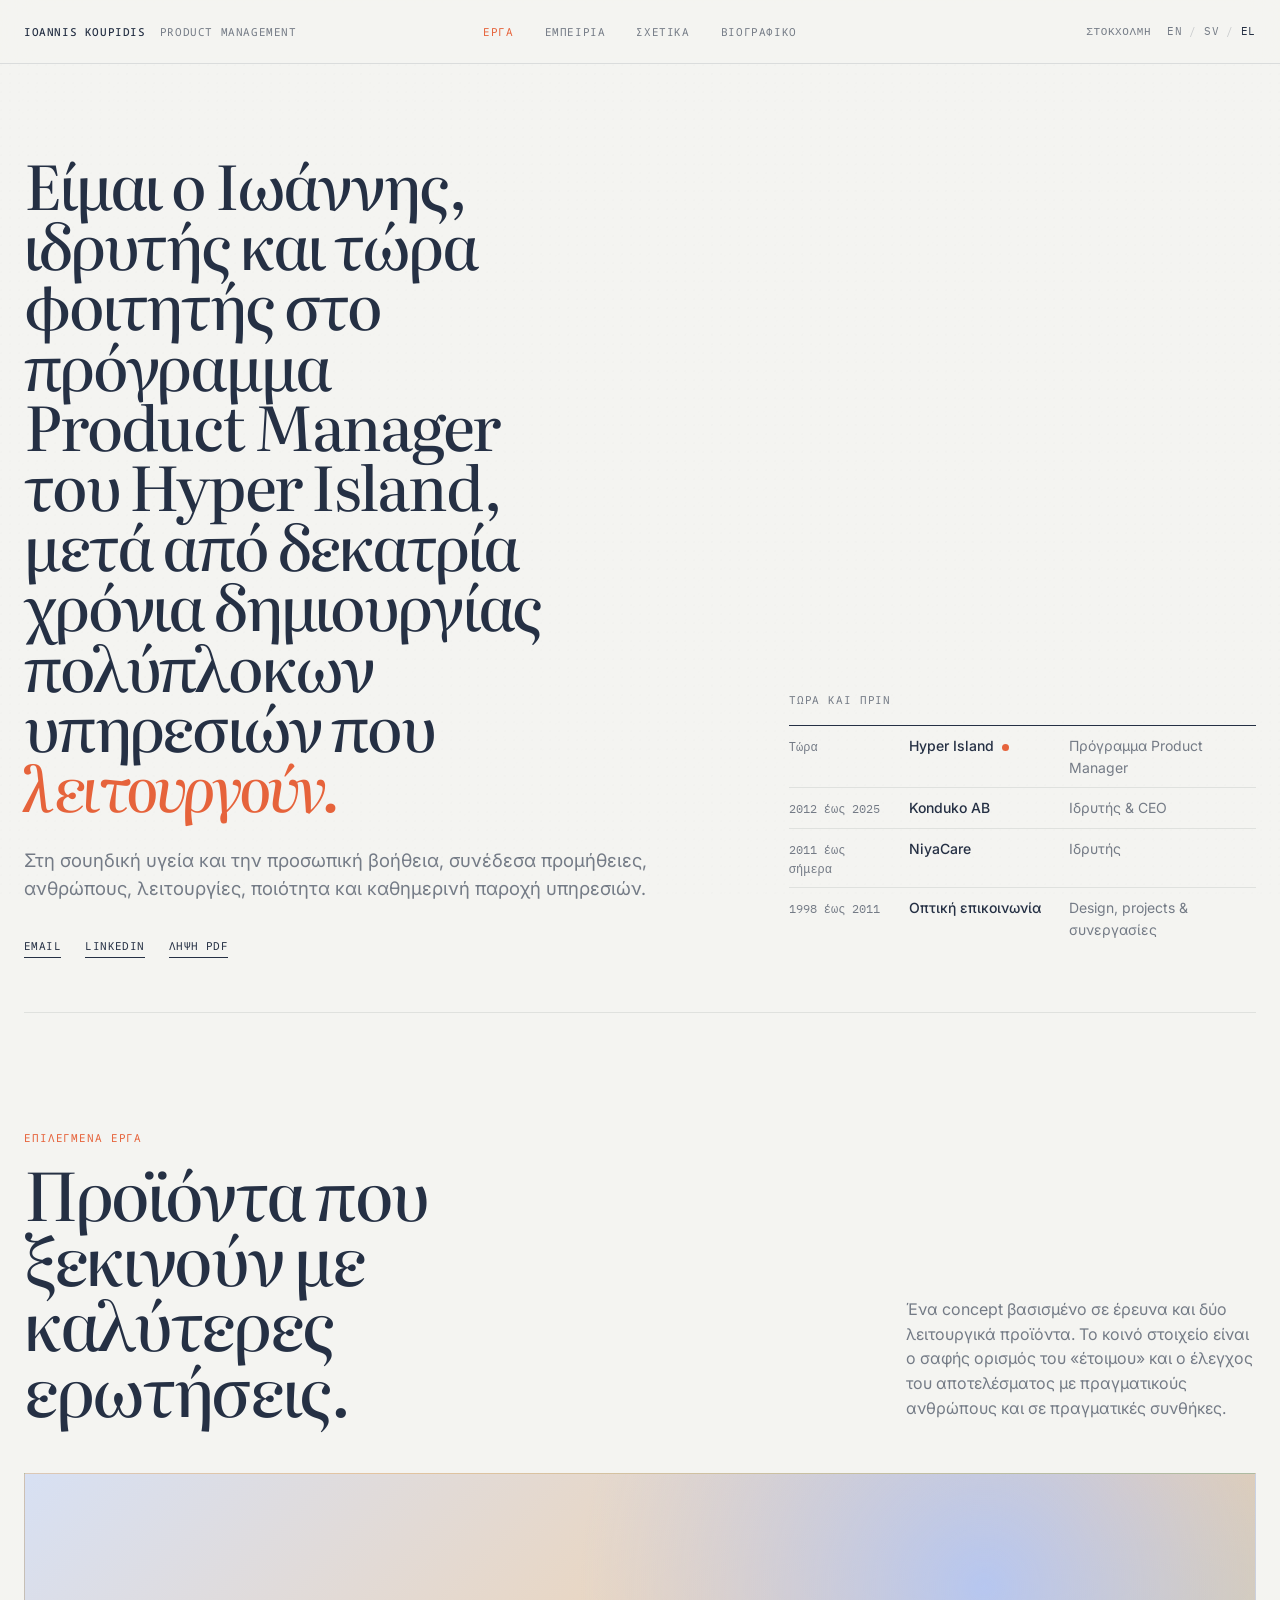
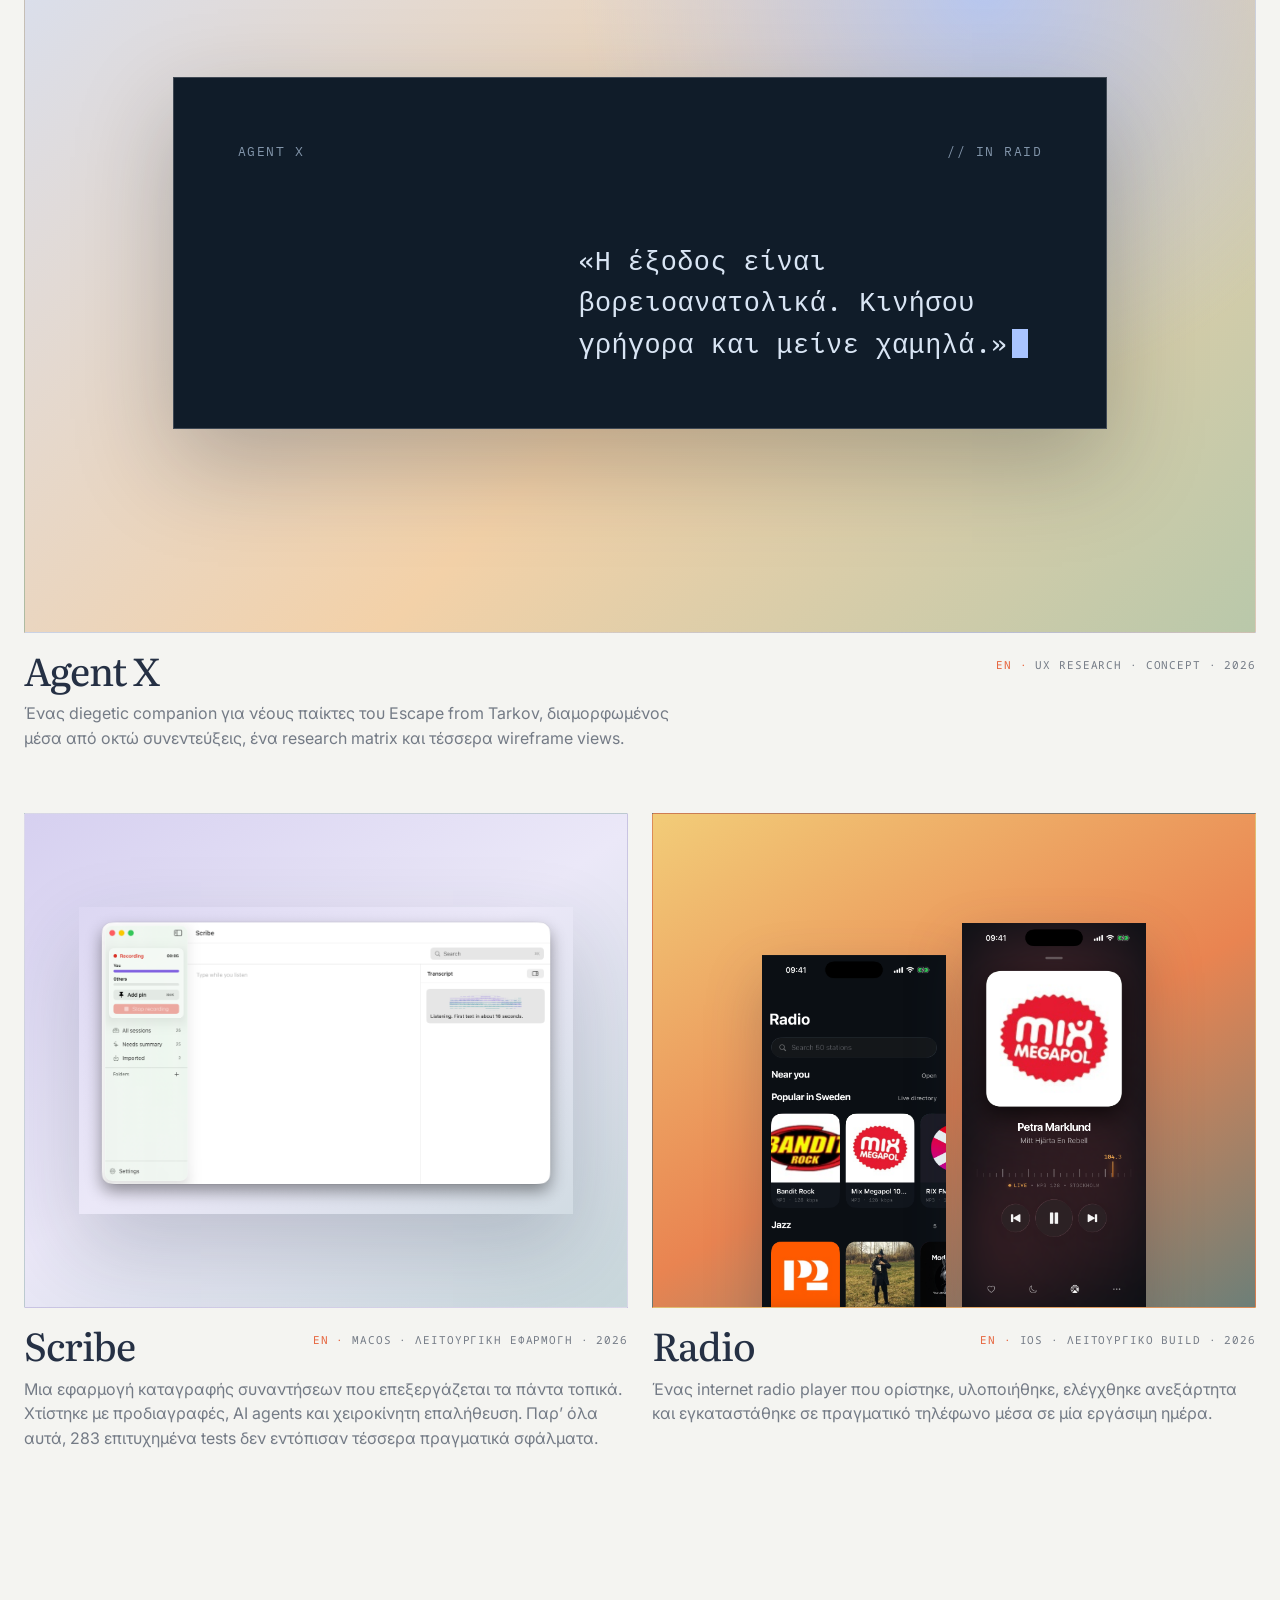
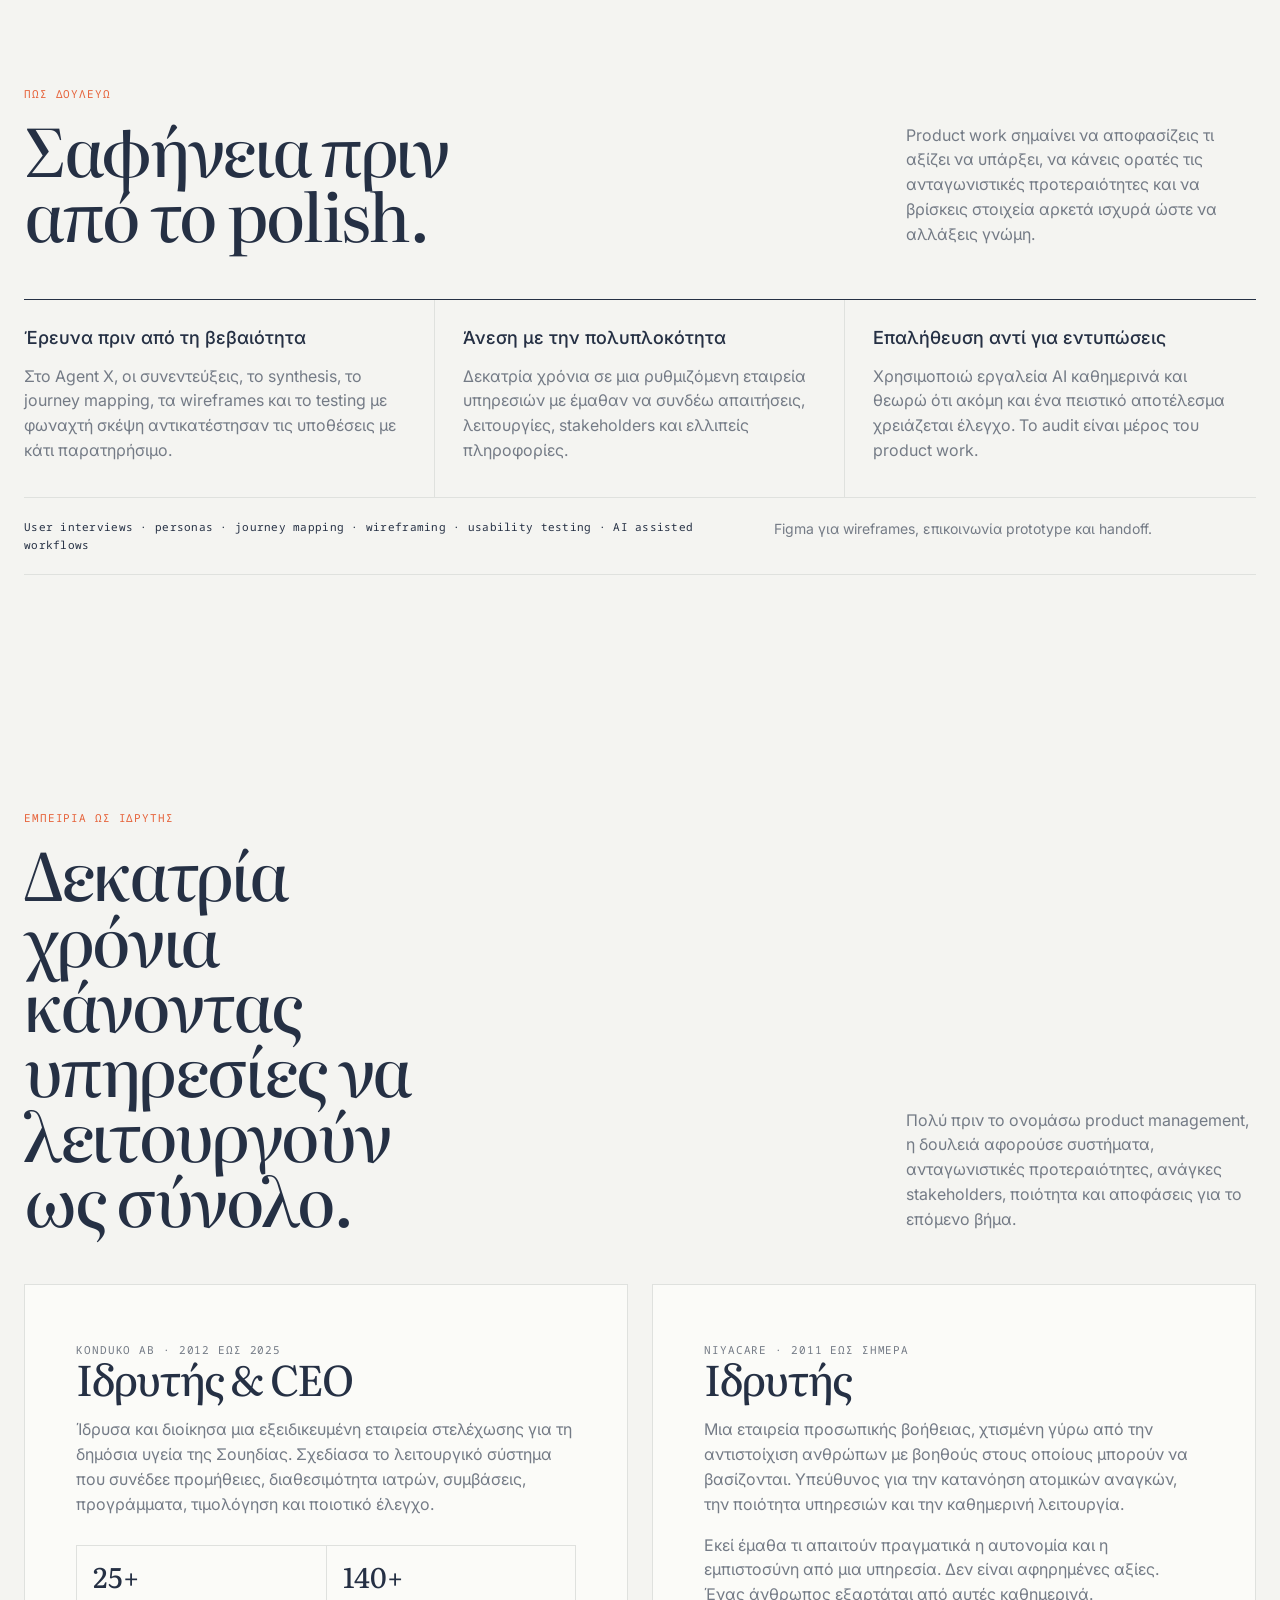
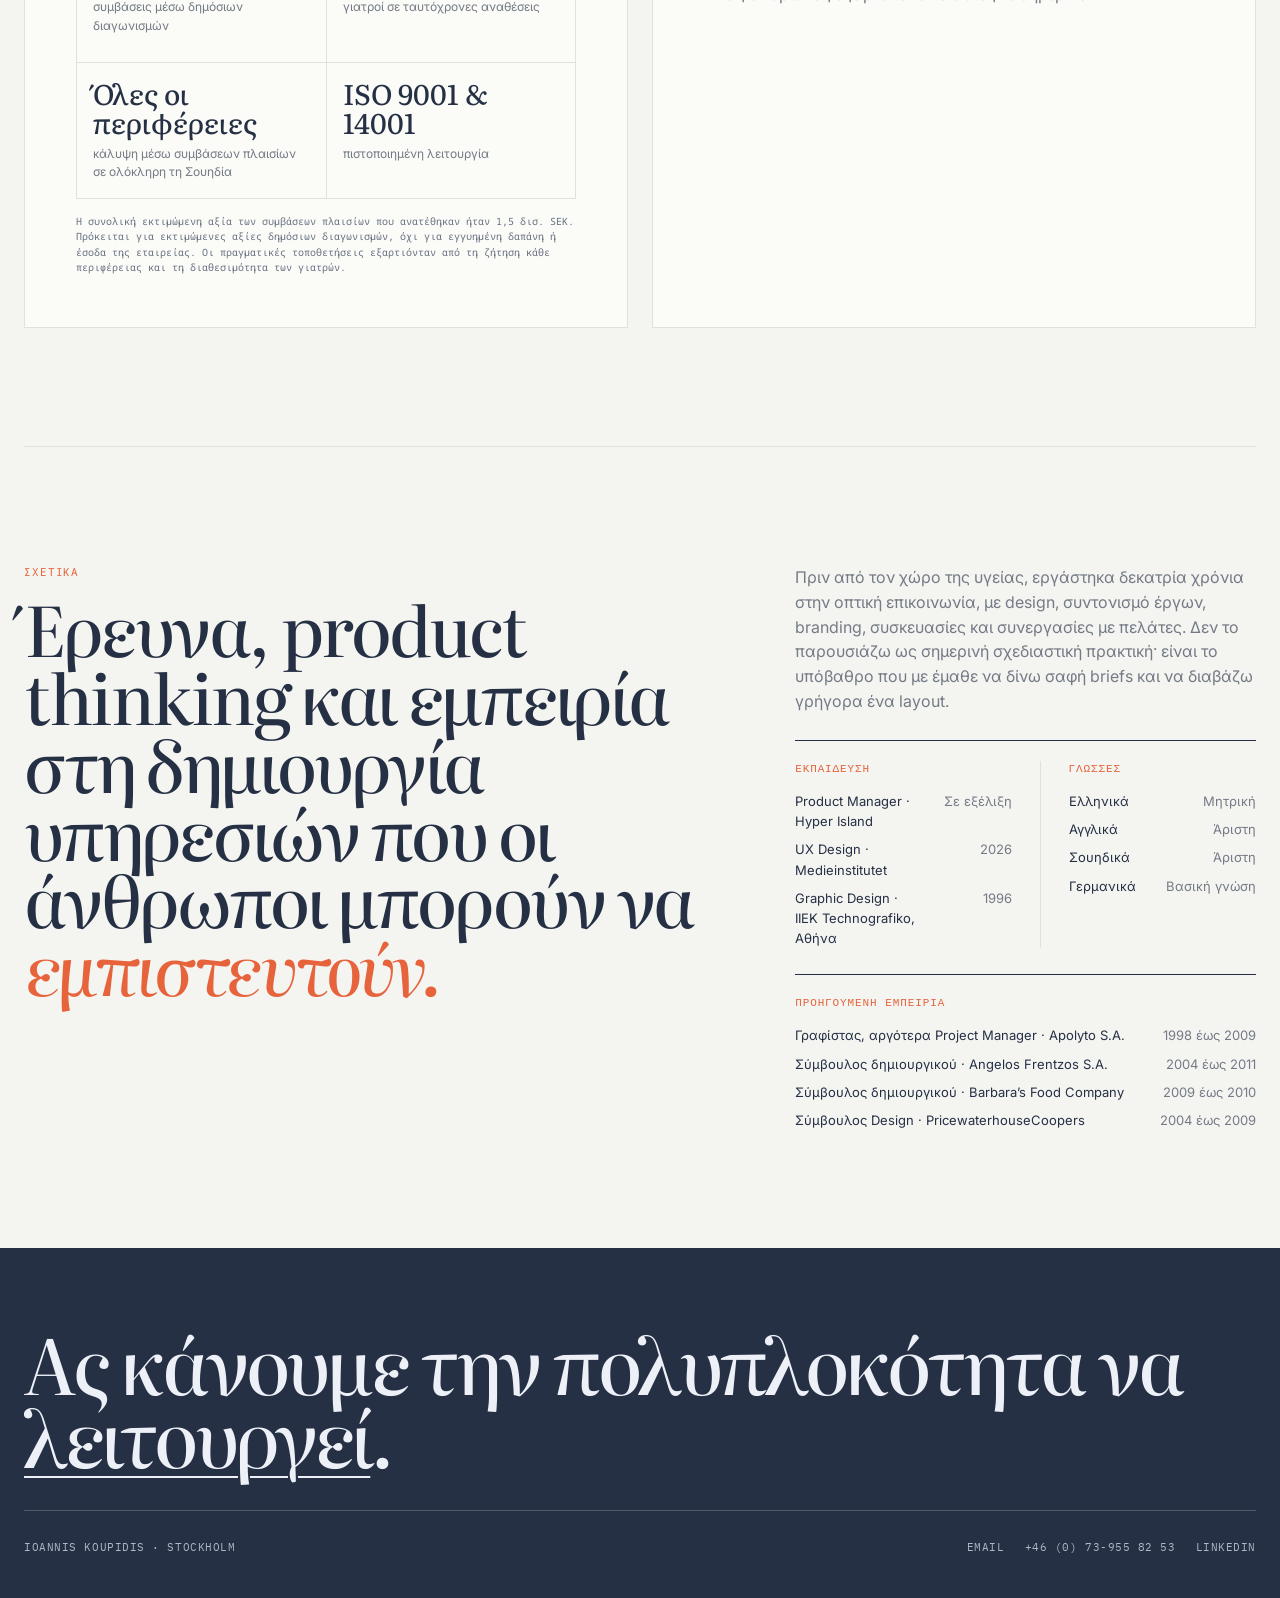
==== commit ba785f0f: "Elevate portfolio evidence and presentation" ====
--- a/el/index.html
+++ b/el/index.html
@@ -3,33 +3,56 @@
 <head>
   <meta charset="utf-8">
   <meta name="viewport" content="width=device-width,initial-scale=1">
-  <title>Ioannis Koupidis · Product Management</title>
-  <meta name="description" content="Student in the Product Manager programme at Hyper Island with thirteen years of founder experience, working across research, strategy and practical product development.">
+  <title>Ioannis Koupidis · Product Manager</title>
+  <meta name="description" content="Ιδρυτής και σπουδαστής στο πρόγραμμα Product Manager του Hyper Island, με δεκατρία χρόνια εμπειρίας στη δημιουργία και λειτουργία πολύπλοκων υπηρεσιών στη σουηδική υγεία.">
+  <link rel="canonical" href="https://ioanniskp.github.io/CV-neo/el/">
+  <link rel="alternate" hreflang="en" href="https://ioanniskp.github.io/CV-neo/">
+  <link rel="alternate" hreflang="sv" href="https://ioanniskp.github.io/CV-neo/sv/">
+  <link rel="alternate" hreflang="el" href="https://ioanniskp.github.io/CV-neo/el/">
+  <link rel="alternate" hreflang="x-default" href="https://ioanniskp.github.io/CV-neo/">
+  <meta property="og:title" content="Ioannis Koupidis · Product Manager">
+  <meta property="og:description" content="Ιδρυτής και σπουδαστής στο πρόγραμμα Product Manager του Hyper Island, με δεκατρία χρόνια εμπειρίας στη δημιουργία και λειτουργία πολύπλοκων υπηρεσιών στη σουηδική υγεία.">
+  <meta property="og:type" content="website">
+  <meta property="og:url" content="https://ioanniskp.github.io/CV-neo/el/">
+  <meta property="og:locale" content="el_GR">
+  <meta property="og:image" content="https://ioanniskp.github.io/CV-neo/assets/og.png">
+  <meta property="og:image:width" content="1200">
+  <meta property="og:image:height" content="630">
+  <meta property="og:image:alt" content="Ioannis Koupidis portfolio">
+  <meta name="twitter:card" content="summary_large_image">
+  <meta name="twitter:title" content="Ioannis Koupidis · Product Manager">
+  <meta name="twitter:description" content="Ιδρυτής και σπουδαστής στο πρόγραμμα Product Manager του Hyper Island, με δεκατρία χρόνια εμπειρίας στη δημιουργία και λειτουργία πολύπλοκων υπηρεσιών στη σουηδική υγεία.">
+  <meta name="twitter:image" content="https://ioanniskp.github.io/CV-neo/assets/og.png">
   <link rel="preconnect" href="https://fonts.googleapis.com">
   <link rel="preconnect" href="https://fonts.gstatic.com" crossorigin>
   <link href="https://fonts.googleapis.com/css2?family=Literata:ital,opsz,wght@0,7..72,200..900;1,7..72,200..900&family=IBM+Plex+Mono:wght@400;500&family=Inter:wght@400;500;600&family=Noto+Sans+Mono:wght@400;500&display=swap" rel="stylesheet">
-  <link rel="stylesheet" href="../assets/site.css">
+  <link rel="stylesheet" href="../assets/site.css?v=20260825c">
 
 <style>
   /* Fraunces and IBM Plex Mono do not include Greek glyphs. */
   .hero-title,.case-title,.section-title,.case-section h2,.statement,
-  .project-info h3,.experience-card h3,.footer-title{
+  .project-info h3,.experience-card h3,.metric strong,.footer-title{
     font-family:'Literata',Georgia,serif;
     font-optical-sizing:auto;
     font-weight:460;
   }
   .brand,.primary-nav a,.header-tools,.timeline-label,.eyebrow,.project-kicker,
-  .text-link,.language-switch{
+  .text-link,.language-switch,.experience-card>.metric-note,.capabilities-list{
     font-family:'Noto Sans Mono',ui-monospace,monospace;
   }
+  @media print{
+    body{font-size:8.5pt;line-height:1.23}
+    .hero-title{font-size:20.5pt}
+    .hero-support{font-size:9.2pt}
+    .section-title,.statement{font-size:15pt}
+    .project-card,.principle,.experience-card{padding:1.8mm 0}
+    .experience-card>.metric-note{font-size:6.6pt;line-height:1.2}
+    .compact-list{font-size:8.2pt}
+  }
 </style>
-
-<link rel="alternate" hreflang="en" href="../">
-<link rel="alternate" hreflang="sv" href="../sv/">
-<link rel="alternate" hreflang="el" href="./">
 </head>
 <body class="home">
-  <a class="skip-link" href="#main">Skip to content</a>
+  <a class="skip-link" href="#main">Μετάβαση στο περιεχόμενο</a>
   <header class="site-header">
     <div class="header-inner">
       <a class="brand" href="./" aria-label="Ioannis Koupidis, home"><strong>Ioannis Koupidis</strong><span>Product Management</span></a>
@@ -42,8 +65,8 @@
     <div class="page-shell">
       <section class="home-hero" aria-labelledby="intro-title">
         <div class="hero-copy">
-          <h1 class="hero-title" id="intro-title">Είμαι ο Ιωάννης, σπουδάζω στο πρόγραμμα Product Manager του Hyper Island και έχω αφιερώσει δεκατρία χρόνια στο να κάνω πολύπλοκες υπηρεσίες να <em>λειτουργούν.</em></h1>
-          <p class="hero-support">Αυτή την περίοδο σπουδάζω στο πρόγραμμα Product Manager του Hyper Island, συνδυάζοντας έρευνα, στρατηγική, εμπειρία ως ιδρυτής και πρακτική ανάπτυξη προϊόντων.</p>
+          <h1 class="hero-title" id="intro-title">Είμαι ο Ιωάννης, ιδρυτής και τώρα φοιτητής στο πρόγραμμα Product Manager του Hyper Island, μετά από δεκατρία χρόνια δημιουργίας πολύπλοκων υπηρεσιών που <em>λειτουργούν.</em></h1>
+          <p class="hero-support">Στη σουηδική υγεία και την προσωπική βοήθεια, συνέδεσα προμήθειες, ανθρώπους, λειτουργίες, ποιότητα και καθημερινή παροχή υπηρεσιών.</p>
           <div class="hero-contact"><a class="text-link" href="mailto:gkoupidis@gmail.com">Email</a><a class="text-link" href="https://www.linkedin.com/in/koupidisyannis/" target="_blank" rel="noopener">LinkedIn</a><a class="text-link" href="Ioannis-Koupidis-CV-el.pdf" download>Λήψη PDF</a></div>
         </div>
         <div class="timeline" aria-label="Selected experience">
@@ -59,16 +82,16 @@
         <div class="section-intro reveal"><div><p class="eyebrow">Επιλεγμένα έργα</p><h2 class="section-title" id="work-title">Προϊόντα που ξεκινούν με καλύτερες ερωτήσεις.</h2></div><p>Ένα concept βασισμένο σε έρευνα και δύο λειτουργικά προϊόντα. Το κοινό στοιχείο είναι ο σαφής ορισμός του «έτοιμου» και ο έλεγχος του αποτελέσματος με πραγματικούς ανθρώπους και σε πραγματικές συνθήκες.</p></div>
         <div class="project-grid">
           <a class="project-card featured reveal" href="../projects/agent-x/" data-cursor="View case study">
-            <div class="project-visual visual-agent"><div class="agent-screen" aria-hidden="true"><div class="agent-screen-top"><span>AGENT X</span><span>// IN RAID</span></div><p class="agent-prompt">“Extraction is northeast. Move fast, stay low.”</p></div></div>
-            <div class="project-info"><h3>Agent X</h3><p class="project-kicker">UX research · Concept · 2026</p><p class="project-description">Ένας diegetic companion για νέους παίκτες του Escape from Tarkov, διαμορφωμένος μέσα από οκτώ συνεντεύξεις, ένα research matrix και τέσσερα wireframe views.</p></div>
+            <div class="project-visual visual-agent"><div class="agent-screen" aria-hidden="true"><div class="agent-screen-top"><span>AGENT X</span><span>// IN RAID</span></div><p class="agent-prompt">«Η έξοδος είναι βορειοανατολικά. Κινήσου γρήγορα και μείνε χαμηλά.»</p></div></div>
+            <div class="project-info"><h3>Agent X</h3><p class="project-kicker"><span class="case-language" lang="en">EN · </span>UX research · Concept · 2026</p><p class="project-description">Ένας diegetic companion για νέους παίκτες του Escape from Tarkov, διαμορφωμένος μέσα από οκτώ συνεντεύξεις, ένα research matrix και τέσσερα wireframe views.</p></div>
           </a>
           <a class="project-card reveal" href="../projects/scribe/" data-cursor="View case study">
             <div class="project-visual visual-scribe"><img src="../assets/images/scribe/recording.png" alt="Scribe recording interface with separate audio meters, notes and a live transcript" loading="lazy"></div>
-            <div class="project-info"><h3>Scribe</h3><p class="project-kicker">macOS · Λειτουργική εφαρμογή · 2026</p><p class="project-description">Μια εφαρμογή καταγραφής συναντήσεων που επεξεργάζεται τα πάντα τοπικά. Χτίστηκε με προδιαγραφές, AI agents και χειροκίνητη επαλήθευση. Παρ’ όλα αυτά, 283 επιτυχημένα tests δεν εντόπισαν τέσσερα πραγματικά σφάλματα.</p></div>
+            <div class="project-info"><h3>Scribe</h3><p class="project-kicker"><span class="case-language" lang="en">EN · </span>macOS · Λειτουργική εφαρμογή · 2026</p><p class="project-description">Μια εφαρμογή καταγραφής συναντήσεων που επεξεργάζεται τα πάντα τοπικά. Χτίστηκε με προδιαγραφές, AI agents και χειροκίνητη επαλήθευση. Παρ’ όλα αυτά, 283 επιτυχημένα tests δεν εντόπισαν τέσσερα πραγματικά σφάλματα.</p></div>
           </a>
           <a class="project-card reveal" href="../projects/radio/" data-cursor="View case study">
             <div class="project-visual visual-radio"><img src="../assets/images/radio/browse.png" alt="Radio iOS browse screen" loading="lazy"><img src="../assets/images/radio/player.png" alt="Radio iOS now-playing screen" loading="lazy"></div>
-            <div class="project-info"><h3>Radio</h3><p class="project-kicker">iOS · Λειτουργικό build · 2026</p><p class="project-description">Ένας internet radio player που ορίστηκε, υλοποιήθηκε, ελέγχθηκε ανεξάρτητα και εγκαταστάθηκε σε πραγματικό τηλέφωνο μέσα σε μία εργάσιμη ημέρα.</p></div>
+            <div class="project-info"><h3>Radio</h3><p class="project-kicker"><span class="case-language" lang="en">EN · </span>iOS · Λειτουργικό build · 2026</p><p class="project-description">Ένας internet radio player που ορίστηκε, υλοποιήθηκε, ελέγχθηκε ανεξάρτητα και εγκαταστάθηκε σε πραγματικό τηλέφωνο μέσα σε μία εργάσιμη ημέρα.</p></div>
           </a>
         </div>
       </section>
@@ -76,16 +99,17 @@
       <section class="section-block" aria-labelledby="approach-title">
         <div class="section-intro reveal"><div><p class="eyebrow">Πώς δουλεύω</p><h2 class="section-title" id="approach-title">Σαφήνεια πριν από το polish.</h2></div><p>Product work σημαίνει να αποφασίζεις τι αξίζει να υπάρξει, να κάνεις ορατές τις ανταγωνιστικές προτεραιότητες και να βρίσκεις στοιχεία αρκετά ισχυρά ώστε να αλλάξεις γνώμη.</p></div>
         <div class="principles reveal">
-          <article class="principle"><h3>Έρευνα πριν από τη βεβαιότητα</h3><p>Συνεντεύξεις, synthesis, journey mapping, wireframes και testing με φωναχτή σκέψη αντικαθιστούν τις υποθέσεις με κάτι παρατηρήσιμο.</p></article>
+          <article class="principle"><h3>Έρευνα πριν από τη βεβαιότητα</h3><p>Στο Agent X, οι συνεντεύξεις, το synthesis, το journey mapping, τα wireframes και το testing με φωναχτή σκέψη αντικατέστησαν τις υποθέσεις με κάτι παρατηρήσιμο.</p></article>
           <article class="principle"><h3>Άνεση με την πολυπλοκότητα</h3><p>Δεκατρία χρόνια σε μια ρυθμιζόμενη εταιρεία υπηρεσιών με έμαθαν να συνδέω απαιτήσεις, λειτουργίες, stakeholders και ελλιπείς πληροφορίες.</p></article>
           <article class="principle"><h3>Επαλήθευση αντί για εντυπώσεις</h3><p>Χρησιμοποιώ εργαλεία AI καθημερινά και θεωρώ ότι ακόμη και ένα πειστικό αποτέλεσμα χρειάζεται έλεγχο. Το audit είναι μέρος του product work.</p></article>
         </div>
+        <div class="capabilities reveal"><p class="capabilities-list">User interviews · personas · journey mapping · wireframing · usability testing · AI assisted workflows</p><p class="capabilities-tool">Figma για wireframes, επικοινωνία prototype και handoff.</p></div>
       </section>
 
       <section class="section-block" id="experience" aria-labelledby="experience-title">
         <div class="section-intro reveal"><div><p class="eyebrow">Εμπειρία ως ιδρυτής</p><h2 class="section-title" id="experience-title">Δεκατρία χρόνια κάνοντας υπηρεσίες να λειτουργούν ως σύνολο.</h2></div><p>Πολύ πριν το ονομάσω product management, η δουλειά αφορούσε συστήματα, ανταγωνιστικές προτεραιότητες, ανάγκες stakeholders, ποιότητα και αποφάσεις για το επόμενο βήμα.</p></div>
         <div class="experience-grid">
-          <article class="experience-card reveal"><p class="project-kicker" style="text-align:left">Konduko AB · 2012 έως 2025</p><h3>Ιδρυτής &amp; CEO</h3><p>Ίδρυσα και διοίκησα μια εξειδικευμένη εταιρεία στελέχωσης για τη δημόσια υγεία της Σουηδίας. Σχεδίασα το λειτουργικό σύστημα που συνέδεε προμήθειες, διαθεσιμότητα ιατρών, συμβάσεις, προγράμματα, τιμολόγηση και ποιοτικό έλεγχο.</p><div class="metric-row"><div class="metric"><strong>25+</strong><span>συμβάσεις δημόσιων προμηθειών</span></div><div class="metric"><strong>140+</strong><span>ιατροί σε παράλληλες αναθέσεις</span></div><div class="metric"><strong>All</strong><span>περιφέρειες της Σουηδίας που καλύπτονται από συμφωνίες πλαισίου</span></div></div></article>
+          <article class="experience-card reveal"><p class="project-kicker" style="text-align:left">Konduko AB · 2012 έως 2025</p><h3>Ιδρυτής &amp; CEO</h3><p>Ίδρυσα και διοίκησα μια εξειδικευμένη εταιρεία στελέχωσης για τη δημόσια υγεία της Σουηδίας. Σχεδίασα το λειτουργικό σύστημα που συνέδεε προμήθειες, διαθεσιμότητα ιατρών, συμβάσεις, προγράμματα, τιμολόγηση και ποιοτικό έλεγχο.</p><div class="metric-row"><div class="metric"><strong>25+</strong><span>συμβάσεις μέσω δημόσιων διαγωνισμών</span></div><div class="metric"><strong>140+</strong><span>γιατροί σε ταυτόχρονες αναθέσεις</span></div><div class="metric"><strong>Όλες οι περιφέρειες</strong><span>κάλυψη μέσω συμβάσεων πλαισίων σε ολόκληρη τη Σουηδία</span></div><div class="metric"><strong>ISO 9001 &amp; 14001</strong><span>πιστοποιημένη λειτουργία</span></div></div><p class="metric-note">Η συνολική εκτιμώμενη αξία των συμβάσεων πλαισίων που ανατέθηκαν ήταν 1,5 δισ. SEK. Πρόκειται για εκτιμώμενες αξίες δημόσιων διαγωνισμών, όχι για εγγυημένη δαπάνη ή έσοδα της εταιρείας. Οι πραγματικές τοποθετήσεις εξαρτιόνταν από τη ζήτηση κάθε περιφέρειας και τη διαθεσιμότητα των γιατρών.</p></article>
           <article class="experience-card reveal"><p class="project-kicker" style="text-align:left">NiyaCare · 2011 έως σήμερα</p><h3>Ιδρυτής</h3><p>Μια εταιρεία προσωπικής βοήθειας, χτισμένη γύρω από την αντιστοίχιση ανθρώπων με βοηθούς στους οποίους μπορούν να βασίζονται. Υπεύθυνος για την κατανόηση ατομικών αναγκών, την ποιότητα υπηρεσιών και την καθημερινή λειτουργία.</p><p>Εκεί έμαθα τι απαιτούν πραγματικά η αυτονομία και η εμπιστοσύνη από μια υπηρεσία. Δεν είναι αφηρημένες αξίες. Ένας άνθρωπος εξαρτάται από αυτές καθημερινά.</p></article>
         </div>
       </section>
@@ -97,18 +121,22 @@
           <div class="profile-facts">
             <section class="fact-group" aria-labelledby="education-title">
               <h3 class="fact-heading" id="education-title">Εκπαίδευση</h3>
-              <div class="compact-list"><span>Product Manager · Hyper Island</span><span>Σε εξέλιξη</span><span>UX Design · Medieinstitutet</span><span>2026</span></div>
+              <div class="compact-list"><span>Product Manager · Hyper Island</span><span>Σε εξέλιξη</span><span>UX Design · Medieinstitutet</span><span>2026</span><span>Graphic Design · IIEK Technografiko, Αθήνα</span><span>1996</span></div>
             </section>
             <section class="fact-group" aria-labelledby="languages-title">
               <h3 class="fact-heading" id="languages-title">Γλώσσες</h3>
               <div class="compact-list"><span>Ελληνικά</span><span>Μητρική</span><span>Αγγλικά</span><span>Άριστη</span><span>Σουηδικά</span><span>Άριστη</span><span>Γερμανικά</span><span>Βασική γνώση</span></div>
             </section>
           </div>
+          <section class="earlier-experience" aria-labelledby="earlier-experience-title">
+            <h3 class="fact-heading" id="earlier-experience-title">Προηγούμενη εμπειρία</h3>
+            <div class="compact-list"><span>Γραφίστας, αργότερα Project Manager · Apolyto S.A.</span><span>1998 έως 2009</span><span>Σύμβουλος δημιουργικού · Angelos Frentzos S.A.</span><span>2004 έως 2011</span><span>Σύμβουλος δημιουργικού · Barbara’s Food Company</span><span>2009 έως 2010</span><span>Σύμβουλος Design · PricewaterhouseCoopers</span><span>2004 έως 2009</span></div>
+          </section>
         </div>
       </section>
     </div>
   </main>
-  <footer class="site-footer"><div class="footer-inner"><p class="footer-title">Ας κάνουμε την πολυπλοκότητα να <a href="mailto:gkoupidis@gmail.com">λειτουργούν.</a></p><div class="footer-meta"><span>Ioannis Koupidis · Stockholm</span><span class="footer-links"><a href="mailto:gkoupidis@gmail.com">Email</a><a href="tel:+46739558253">+46 (0) 73-955 82 53</a><a href="https://www.linkedin.com/in/koupidisyannis/" target="_blank" rel="noopener">LinkedIn</a></span></div></div></footer>
+  <footer class="site-footer"><div class="footer-inner"><p class="footer-title">Ας κάνουμε την πολυπλοκότητα να <a href="mailto:gkoupidis@gmail.com">λειτουργεί</a>.</p><div class="footer-meta"><span>Ioannis Koupidis · Stockholm</span><span class="footer-links"><a href="mailto:gkoupidis@gmail.com">Email</a><a href="tel:+46739558253">+46 (0) 73-955 82 53</a><a href="https://www.linkedin.com/in/koupidisyannis/" target="_blank" rel="noopener">LinkedIn</a></span></div></div></footer>
   <script src="../assets/site.js"></script>
 </body>
 </html>
--- a/assets/site.css
+++ b/assets/site.css
@@ -17,23 +17,23 @@
 .page-shell{width:var(--page);margin:auto}
 .home-hero{min-height:calc(100svh - var(--header-h));padding:clamp(72px,10vh,120px) 0 54px;display:grid;grid-template-columns:minmax(0,1.2fr) minmax(420px,.8fr);align-items:end;gap:clamp(42px,5vw,72px);border-bottom:1px solid var(--line)}
 .hero-title,.case-title,.section-title,.case-section h2,.statement{font-family:var(--serif);font-weight:420;letter-spacing:-.035em;line-height:.98;margin:0}
-.hero-title{max-width:14ch;font-size:clamp(3.25rem,4.8vw,5.7rem)}.hero-title em,.statement em{color:var(--accent);font-weight:inherit;font-style:italic}
+.hero-title{max-width:14ch;font-size:clamp(3.25rem,4.8vw,5.7rem);white-space:normal}.hero-title em,.statement em{color:var(--accent);font-weight:inherit;font-style:italic}
 .hero-support{max-width:670px;margin:30px 0 0;font-size:clamp(1.05rem,1.45vw,1.35rem);line-height:1.52;color:var(--muted)}
 .hero-contact{margin-top:34px;display:flex;flex-wrap:wrap;gap:12px 24px}.text-link{font-family:var(--mono);font-size:11px;letter-spacing:.04em;text-transform:uppercase;text-decoration:none;border-bottom:1px solid;padding-bottom:3px}.text-link:hover{color:var(--accent)}
 .timeline{align-self:end;padding-bottom:8px}.timeline-label,.eyebrow,.project-kicker,.case-kicker,.section-index,.fact dt,.card-label,.case-nav a{font-family:var(--mono);font-size:11px;line-height:1.3;letter-spacing:.08em;text-transform:uppercase}
-.timeline-label{color:var(--muted);margin:0 0 18px}.timeline-row{display:grid;grid-template-columns:100px minmax(150px,.9fr) minmax(220px,1.2fr);gap:20px;padding:9px 0;border-top:1px solid var(--line);align-items:baseline}.timeline-row:first-of-type{border-top-color:var(--ink)}
+.timeline-label{color:var(--muted);margin:0 0 18px}.timeline-row{display:grid;grid-template-columns:100px minmax(130px,.9fr) minmax(0,1.2fr);gap:20px;padding:9px 0;border-top:1px solid var(--line);align-items:baseline}.timeline-row:first-of-type{border-top-color:var(--ink)}
 .timeline-row time{font-family:var(--mono);font-size:12px;color:var(--muted)}.timeline-row strong{font-size:14px;font-weight:500}.timeline-row span{font-size:14px;color:var(--muted)}.timeline-row.current strong:after{content:"";display:inline-block;width:7px;height:7px;margin-left:8px;border-radius:50%;background:var(--accent)}
 .section-block{padding:118px 0}.section-intro{display:grid;grid-template-columns:minmax(0,1fr) minmax(280px,.42fr);gap:48px;align-items:end;margin-bottom:52px}.eyebrow{color:var(--accent);margin:0 0 15px}.section-title{font-size:clamp(3rem,5.2vw,5.8rem);max-width:11ch}.section-intro>p:last-child{margin:0;color:var(--muted);max-width:43ch}
 .project-grid{display:grid;grid-template-columns:repeat(2,minmax(0,1fr));gap:62px 24px}.project-card{display:block;text-decoration:none}.project-card.featured{grid-column:1/-1}.project-visual{position:relative;overflow:hidden;min-height:450px;background:#e6e7e4;border:1px solid rgba(37,48,68,.08);transform:translateZ(0)}.project-card.featured .project-visual{min-height:min(65vw,760px)}.project-card:not(.featured) .project-visual{aspect-ratio:1/.82;min-height:0}
-.project-info{padding-top:18px;display:grid;grid-template-columns:1fr auto;gap:12px 30px;align-items:start}.project-info h3{margin:0;font-family:var(--serif);font-size:clamp(2rem,3vw,3.5rem);font-weight:430;line-height:1;letter-spacing:-.025em}.project-kicker{margin:7px 0 0;color:var(--muted);text-align:right}.project-description{grid-column:1/-1;margin:0;color:var(--muted);max-width:66ch}
+.project-info{padding-top:18px;display:grid;grid-template-columns:1fr auto;gap:12px 30px;align-items:start}.project-info h3{margin:0;font-family:var(--serif);font-size:clamp(2rem,3vw,3.5rem);font-weight:430;line-height:1;letter-spacing:-.025em}.project-kicker{margin:7px 0 0;color:var(--muted);text-align:right}.case-language{display:none;color:var(--accent)}html:not([lang="en"]) .case-language{display:inline}.project-description{grid-column:1/-1;margin:0;color:var(--muted);max-width:66ch}
 .visual-agent{display:grid;place-items:center;background:radial-gradient(circle at 78% 15%,rgba(169,196,255,.82),transparent 35%),linear-gradient(135deg,#d7e0f3,#f3d1a8 56%,#b9c8aa)}
 .agent-screen{width:min(76%,960px);min-height:270px;padding:clamp(28px,5vw,72px);color:#d9e5f4;background:#101c29;border:1px solid rgba(255,255,255,.2);box-shadow:0 35px 90px rgba(16,28,41,.26);transition:transform .6s cubic-bezier(.2,.8,.2,1)}.project-card:hover .agent-screen,.project-card:hover .project-visual img{transform:scale(1.025)}
 .agent-screen-top{display:flex;justify-content:space-between;color:#8295aa}.agent-screen-top,.agent-prompt{font-family:var(--mono);font-size:clamp(10px,1vw,14px);letter-spacing:.12em}.agent-prompt{max-width:29ch;margin:clamp(42px,6vw,86px) 0 0 auto;font-size:clamp(18px,2.1vw,32px);line-height:1.55;letter-spacing:.015em}.agent-prompt:after{content:"";display:inline-block;width:.6em;height:1.1em;margin-left:4px;vertical-align:-.2em;background:var(--blue);animation:blink 1.05s steps(1) infinite}@keyframes blink{50%{opacity:0}}
 .visual-scribe{display:grid;place-items:center;background:linear-gradient(145deg,#d6d0f0,#ebe8f8 48%,#c8d7db)}.visual-scribe img{width:82%;box-shadow:0 34px 80px rgba(37,48,68,.2);transition:transform .6s cubic-bezier(.2,.8,.2,1)}
 .visual-radio{display:flex;justify-content:center;align-items:flex-end;gap:3%;padding:7% 5% 0;background:linear-gradient(150deg,#f2cc78,#e98451 55%,#6d7f78)}.visual-radio img{width:34%;filter:drop-shadow(0 24px 28px rgba(37,48,68,.24));transition:transform .6s cubic-bezier(.2,.8,.2,1)}.visual-radio img:first-child{transform:translateY(12%)}.visual-radio img:last-child{transform:translateY(4%)}
-.principles{display:grid;grid-template-columns:repeat(3,minmax(0,1fr));border-top:1px solid var(--ink)}.principle{padding:24px 28px 34px 0;border-right:1px solid var(--line)}.principle+.principle{padding-left:28px}.principle:last-child{border:0}.principle h3{margin:0 0 12px;font-size:18px;font-weight:520}.principle p{margin:0;color:var(--muted)}
-.experience-grid{display:grid;grid-template-columns:1fr 1fr;gap:24px}.experience-card{padding:clamp(28px,4vw,52px);background:var(--surface);border:1px solid var(--line)}.experience-card h3{font-family:var(--serif);font-size:clamp(2rem,3.3vw,3.6rem);font-weight:430;line-height:1;letter-spacing:-.03em;margin:0 0 18px}.experience-card>p{color:var(--muted);max-width:58ch}.metric-row{display:grid;grid-template-columns:repeat(3,1fr);gap:1px;margin-top:28px;background:var(--line);border:1px solid var(--line)}.metric{min-height:116px;padding:16px;background:var(--surface)}.metric strong{display:block;font-family:var(--serif);font-size:2.15rem;font-weight:450}.metric span{color:var(--muted);font-size:12px}
-.about-band{padding:118px 0;border-top:1px solid var(--line);display:grid;grid-template-columns:1.2fr .8fr;gap:80px}.statement{font-size:clamp(3rem,5.4vw,6rem)}.about-details{display:grid;align-content:end;gap:26px}.about-details>p{color:var(--muted);margin:0}.profile-facts{display:grid;grid-template-columns:1fr 1fr;gap:28px;padding-top:20px;border-top:1px solid var(--ink)}.fact-group+.fact-group{padding-left:28px;border-left:1px solid var(--line)}.fact-heading{margin:0 0 16px;font-family:var(--mono);font-size:11px;font-weight:500;line-height:1.3;letter-spacing:.08em;text-transform:uppercase;color:var(--accent)}.compact-list{display:grid;grid-template-columns:1fr auto;gap:8px 24px;font-size:13px}.compact-list span:nth-child(even){color:var(--muted);text-align:right}
+.principles{display:grid;grid-template-columns:repeat(3,minmax(0,1fr));border-top:1px solid var(--ink)}.principle{padding:24px 28px 34px 0;border-right:1px solid var(--line)}.principle+.principle{padding-left:28px}.principle:last-child{border:0}.principle h3{margin:0 0 12px;font-size:18px;font-weight:520}.principle p{margin:0;color:var(--muted)}.capabilities{display:grid;grid-template-columns:1.5fr 1fr;gap:28px;padding:20px 0;border-block:1px solid var(--line)}.capabilities p{margin:0}.capabilities-list{font-family:var(--mono);font-size:11px;line-height:1.65;letter-spacing:.025em}.capabilities-tool{color:var(--muted);font-size:14px}
+.experience-grid{display:grid;grid-template-columns:1fr 1fr;gap:24px}.experience-card{min-width:0;padding:clamp(28px,4vw,52px);background:var(--surface);border:1px solid var(--line)}.experience-card h3{font-family:var(--serif);font-size:clamp(2rem,3.3vw,3.6rem);font-weight:430;line-height:1;letter-spacing:-.03em;margin:0 0 18px}.experience-card>p{color:var(--muted);max-width:58ch}.metric-row{display:grid;grid-template-columns:repeat(2,minmax(0,1fr));gap:1px;margin-top:28px;background:var(--line);border:1px solid var(--line)}.metric{min-width:0;min-height:116px;padding:16px;background:var(--surface)}.metric strong{display:block;overflow-wrap:anywhere;font-family:var(--serif);font-size:clamp(1.65rem,2.2vw,2.15rem);font-weight:450;line-height:1.05}.metric span{display:block;margin-top:7px;color:var(--muted);font-size:12px}.experience-card>.metric-note{max-width:none;margin:15px 0 0;color:#667080;font-family:var(--mono);font-size:10px;line-height:1.55}
+.about-band{padding:118px 0;border-top:1px solid var(--line);display:grid;grid-template-columns:1.2fr .8fr;gap:80px}.statement{font-size:clamp(3rem,5.4vw,6rem)}.about-details{display:grid;align-content:end;gap:26px}.about-details>p{color:var(--muted);margin:0}.profile-facts{display:grid;grid-template-columns:1fr 1fr;gap:28px;padding-top:20px;border-top:1px solid var(--ink)}.fact-group+.fact-group{padding-left:28px;border-left:1px solid var(--line)}.fact-heading{margin:0 0 16px;font-family:var(--mono);font-size:11px;font-weight:500;line-height:1.3;letter-spacing:.08em;text-transform:uppercase;color:var(--accent)}.compact-list{display:grid;grid-template-columns:1fr auto;gap:8px 24px;font-size:13px}.compact-list span:nth-child(even){color:var(--muted);text-align:right}.earlier-experience{padding-top:20px;border-top:1px solid var(--ink)}
 .site-footer{min-height:340px;padding:78px 0 42px;color:#edf0f7;background:var(--ink)}.footer-inner{width:var(--page);margin:auto}.footer-title{margin:0 0 38px;font-family:var(--serif);font-size:clamp(3rem,6vw,6.4rem);font-weight:430;letter-spacing:-.04em;line-height:.95}.footer-title a{text-decoration-thickness:2px;text-underline-offset:8px}.footer-meta{display:flex;flex-wrap:wrap;justify-content:space-between;gap:18px;padding-top:28px;border-top:1px solid rgba(255,255,255,.2);color:#aeb7c8;font-family:var(--mono);font-size:11px;text-transform:uppercase;letter-spacing:.05em}.footer-links{display:flex;flex-wrap:wrap;gap:20px}.footer-links a{text-decoration:none}.footer-links a:hover{color:#fff}
 /* Case studies */
 .case-page{background:#f6f6f3}.case-shell{width:var(--page);margin:auto;display:grid;grid-template-columns:196px minmax(0,1fr);gap:clamp(42px,6vw,96px);padding:54px 0 140px}.case-aside-inner{position:sticky;top:94px}.back-link{display:inline-flex;gap:9px;margin-bottom:34px;text-decoration:none;font-family:var(--mono);font-size:11px;text-transform:uppercase}.back-link:hover{color:var(--accent)}.case-nav{display:grid;gap:11px}.case-nav a{color:var(--muted);text-decoration:none;text-transform:none;letter-spacing:0}.case-nav a:hover,.case-nav a.active{color:var(--ink)}.case-nav a.active:before{content:"• ";color:var(--accent)}
@@ -61,10 +61,10 @@
 .custom-cursor{position:fixed;z-index:999;top:0;left:0;width:20px;height:20px;border-radius:50%;color:#fff;background:var(--ink);pointer-events:none;opacity:0;transform:translate3d(-50px,-50px,0) translate(-50%,-50%);transition:width .22s,height .22s,border-radius .22s,background .22s,opacity .18s;display:grid;place-items:center;white-space:nowrap;will-change:transform}.custom-cursor:after{content:attr(data-label);opacity:0;font-family:var(--mono);font-size:10px;text-transform:uppercase}.custom-cursor.visible{opacity:1}.custom-cursor.is-project{width:142px;height:42px;border-radius:999px;background:var(--accent)}.custom-cursor.is-project:after{opacity:1}
 @media(pointer:fine) and (hover:hover) and (prefers-reduced-motion:no-preference){html.cursor-enhanced,html.cursor-enhanced a,html.cursor-enhanced button{cursor:none}}
 .js .reveal{opacity:0;transform:translateY(24px);transition:opacity .7s,transform .7s cubic-bezier(.2,.8,.2,1)}.js .reveal.visible{opacity:1;transform:none}
-@media(max-width:1050px){.header-inner{grid-template-columns:1fr auto}.primary-nav{display:none}.home-hero{grid-template-columns:1fr;align-items:start;min-height:auto}.hero-title{max-width:12ch}.timeline{max-width:760px}.section-intro{grid-template-columns:1fr}.case-shell{grid-template-columns:1fr}.case-aside-inner{position:static}.case-aside{border-bottom:1px solid var(--line);padding-bottom:18px}.back-link{margin-bottom:18px}.case-nav{display:flex;overflow-x:auto;gap:22px}.case-nav a{white-space:nowrap}.case-nav a.active:before{content:none}}
-@media(max-width:760px){:root{--page:min(100% - 32px,1440px)}.brand span,.header-tools>span:not(.language-switch){display:none}.home-hero{padding-top:72px;gap:70px}.hero-title{max-width:100%;font-size:clamp(2.8rem,12.6vw,4.7rem)}.timeline-row{grid-template-columns:78px 1fr;gap:8px 16px}.timeline-row span{grid-column:2}.section-block,.about-band{padding:82px 0}.project-grid,.principles,.experience-grid,.about-band{grid-template-columns:1fr}.project-card.featured{grid-column:auto}.project-card.featured .project-visual{min-height:430px}.project-card:not(.featured) .project-visual{aspect-ratio:1/.95}.project-info{grid-template-columns:1fr}.project-kicker{text-align:left}.project-description{grid-column:auto}.principle{border-right:0;border-bottom:1px solid var(--line);padding:22px 0}.principle+.principle{padding-left:0}.metric-row{grid-template-columns:1fr}.about-band{gap:48px}.case-shell{padding-top:28px}.case-title{font-size:clamp(3.7rem,17vw,5.5rem)}.case-hero{min-height:370px}.case-hero.agent .agent-screen{min-height:260px}.facts{grid-template-columns:1fr 1fr;margin-bottom:88px}.stat-grid,.insight-grid,.decision-grid,.split{grid-template-columns:1fr}.stat-card,.insight-card,.decision-card{min-height:0}.card-label{margin-bottom:28px}.finding{grid-template-columns:42px 1fr}.finding p{grid-column:2}.phone-gallery{gap:6px}.case-section{padding-bottom:90px}.footer-meta{flex-direction:column}}
+@media(max-width:1050px){.header-inner{grid-template-columns:1fr auto}.primary-nav{display:none}.home-hero{grid-template-columns:1fr;align-items:start;min-height:auto}.hero-title{max-width:12ch}.timeline{max-width:760px}.section-intro{grid-template-columns:1fr}.case-shell{grid-template-columns:minmax(0,1fr)}.case-aside-inner{position:static}.case-aside{min-width:0;border-bottom:1px solid var(--line);padding-bottom:18px}.back-link{margin-bottom:18px}.case-nav{display:flex;max-width:100%;overflow-x:auto;gap:22px}.case-nav a{white-space:nowrap}.case-nav a.active:before{content:none}}
+@media(max-width:760px){:root{--page:min(100% - 32px,1440px)}.brand span,.header-tools>span:not(.language-switch){display:none}.home-hero{padding-top:72px;gap:70px}.hero-title{max-width:100%;font-size:clamp(2.8rem,12.6vw,4.7rem)}.timeline-row{grid-template-columns:78px minmax(0,1fr);gap:8px 16px}.timeline-row span{grid-column:2}.section-block,.about-band{padding:82px 0}.project-grid,.principles,.experience-grid,.about-band,.capabilities{grid-template-columns:minmax(0,1fr)}.project-card.featured{grid-column:auto}.project-card.featured .project-visual{min-height:430px}.project-card:not(.featured) .project-visual{aspect-ratio:1/.95}.project-info{grid-template-columns:1fr}.project-kicker{text-align:left}.project-description{grid-column:auto}.principle{border-right:0;border-bottom:1px solid var(--line);padding:22px 0}.principle+.principle{padding-left:0}.metric-row{grid-template-columns:repeat(2,minmax(0,1fr))}.about-band{gap:48px}.case-shell{padding-top:28px}.case-title{font-size:clamp(3.7rem,17vw,5.5rem)}.case-hero{min-height:370px}.case-hero.agent .agent-screen{min-height:260px}.facts{grid-template-columns:1fr 1fr;margin-bottom:88px}.stat-grid,.insight-grid,.decision-grid,.split{grid-template-columns:1fr}.stat-card,.insight-card,.decision-card{min-height:0}.card-label{margin-bottom:28px}.finding{grid-template-columns:42px 1fr}.finding p{grid-column:2}.phone-gallery{gap:6px}.case-section{padding-bottom:90px}.footer-meta{flex-direction:column}}
 @media(max-width:900px){.journey-map{grid-template-columns:repeat(3,1fr)}.journey-map li:nth-child(3){border-right:0}.wireframe-flow{grid-template-columns:1fr 1fr}.tension-frame{grid-template-columns:1fr}.tension-core{min-height:190px}.interview-focus{grid-template-columns:1fr}.case-summary-grid{grid-template-columns:1fr}.case-summary-grid article{min-height:0}.persona-grid{grid-template-columns:1fr}}
 @media(max-width:760px){.profile-facts{grid-template-columns:1fr}.fact-group+.fact-group{padding:24px 0 0;border-top:1px solid var(--line);border-left:0}}
 @media(max-width:600px){.participant-row{grid-template-columns:repeat(4,1fr)}.participant-row span{aspect-ratio:auto;min-height:58px}.method-note{grid-template-columns:1fr}.journey-intro{display:block}.journey-intro h3{max-width:none;text-align:left}.journey-map,.wireframe-flow{grid-template-columns:1fr}.journey-map li{min-height:150px;border-right:0;border-bottom:1px solid var(--line)}.journey-map li:nth-child(3){border-right:0}.journey-map strong{margin-top:30px}.decision-rule{justify-content:flex-start}.tension-frame article{min-height:0}.research-matrix th,.research-matrix td{padding:18px 16px}}
 @media(prefers-reduced-motion:reduce){html{scroll-behavior:auto}*,*:before,*:after{animation-duration:.01ms!important;animation-iteration-count:1!important;transition-duration:.01ms!important}.js .reveal{opacity:1;transform:none}}
-@media print{@page{size:A4;margin:13mm 15mm}:root{--paper:#fff;--surface:#fff;--ink:#000;--muted:#333;--line:#bbb}body{font-size:9.1pt;line-height:1.3;background:#fff}body:before,.site-header,.skip-link,.custom-cursor,.project-visual,.site-footer,.section-intro>p:last-child,.hero-contact a[download]{display:none!important}.page-shell{width:auto}.home-hero{min-height:0;display:block;padding:0 0 6mm;border-bottom:1px solid #000}.hero-title{max-width:none;font-size:21.5pt;line-height:1.05}.hero-support{max-width:none;margin-top:3mm;font-size:9.7pt}.hero-contact{margin-top:3mm}.timeline{margin-top:4mm}.timeline-label{margin-bottom:1mm}.timeline-row{grid-template-columns:28mm 55mm 1fr;padding:1.2mm 0}.section-block{padding:5mm 0 0}.section-intro{display:block;margin-bottom:2mm}.eyebrow{margin-bottom:1mm}.section-title{max-width:none;font-size:16pt}.project-grid,.principles,.experience-grid{display:block}.project-card,.principle,.experience-card{break-inside:avoid;padding:2.2mm 0;border:0;border-top:1px solid #aaa}.project-info{display:block;padding:0}.project-info h3{font-size:13pt}.project-kicker{text-align:left;margin:.5mm 0}.project-description,.principle p,.experience-card p{margin:1mm 0}.principle h3,.experience-card h3{font-family:var(--sans);font-size:10.5pt;margin:0 0 .5mm}.metric-row{grid-template-columns:repeat(3,1fr);margin-top:2mm}.metric{min-height:0;padding:1.5mm}.metric strong{font-size:12pt}.about-band{display:block;padding:5mm 0 0;border:0}.statement{font-size:16pt}.about-details{margin-top:2.5mm;gap:2mm}.profile-facts{grid-template-columns:1fr 1fr;gap:7mm;padding-top:1.5mm}.fact-group+.fact-group{padding:0 0 0 5mm;border-top:0;border-left:1px solid #bbb}.fact-heading{margin-bottom:1mm}.compact-list{column-gap:6mm}.compact-list span:nth-child(even){padding-left:2mm}.reveal{opacity:1!important;transform:none!important}}
+@media print{@page{size:A4;margin:13mm 15mm}:root{--paper:#fff;--surface:#fff;--ink:#000;--muted:#333;--line:#bbb}body{font-size:9.1pt;line-height:1.3;background:#fff}body:before,.site-header,.skip-link,.custom-cursor,.project-visual,.site-footer,.section-intro>p:last-child,.hero-contact a[download],.case-language{display:none!important}.page-shell{width:auto}.home-hero{min-height:0;display:block;padding:0 0 6mm;border-bottom:1px solid #000}.hero-title{max-width:none;font-size:21.5pt;line-height:1.05}.hero-support{max-width:none;margin-top:3mm;font-size:9.7pt}.hero-contact{margin-top:3mm}.timeline{margin-top:4mm}.timeline-label{margin-bottom:1mm}.timeline-row{grid-template-columns:28mm 55mm 1fr;padding:1.2mm 0}.section-block{padding:5mm 0 0}.section-intro{display:block;margin-bottom:2mm}.eyebrow{margin-bottom:1mm}.section-title{max-width:none;font-size:16pt}.project-grid,.principles,.experience-grid{display:block}.project-card,.principle,.experience-card{break-inside:avoid;padding:2.2mm 0;border:0;border-top:1px solid #aaa}.project-info{display:block;padding:0}.project-info h3{font-size:13pt}.project-kicker{text-align:left;margin:.5mm 0}.project-description,.principle p,.experience-card p{margin:1mm 0}.principle h3,.experience-card h3{font-family:var(--sans);font-size:10.5pt;margin:0 0 .5mm}.capabilities{display:block;padding:1.5mm 0}.capabilities p{font-size:7.5pt}.capabilities-tool{margin-top:.7mm!important}.metric-row{grid-template-columns:repeat(4,1fr);margin-top:2mm}.metric{min-height:0;padding:1.5mm}.metric strong{font-size:11pt}.experience-card>.metric-note{margin-top:1mm;font-family:var(--sans);font-size:7pt;line-height:1.25}.about-band{display:block;padding:5mm 0 0;border:0}.statement{font-size:16pt}.about-details{margin-top:2.5mm;gap:2mm}.profile-facts{grid-template-columns:1fr 1fr;gap:7mm;padding-top:1.5mm}.fact-group+.fact-group{padding:0 0 0 5mm;border-top:0;border-left:1px solid #bbb}.fact-heading{margin-bottom:1mm}.compact-list{column-gap:6mm}.compact-list span:nth-child(even){padding-left:2mm}.earlier-experience{padding-top:1.5mm;break-inside:avoid}.reveal{opacity:1!important;transform:none!important}}
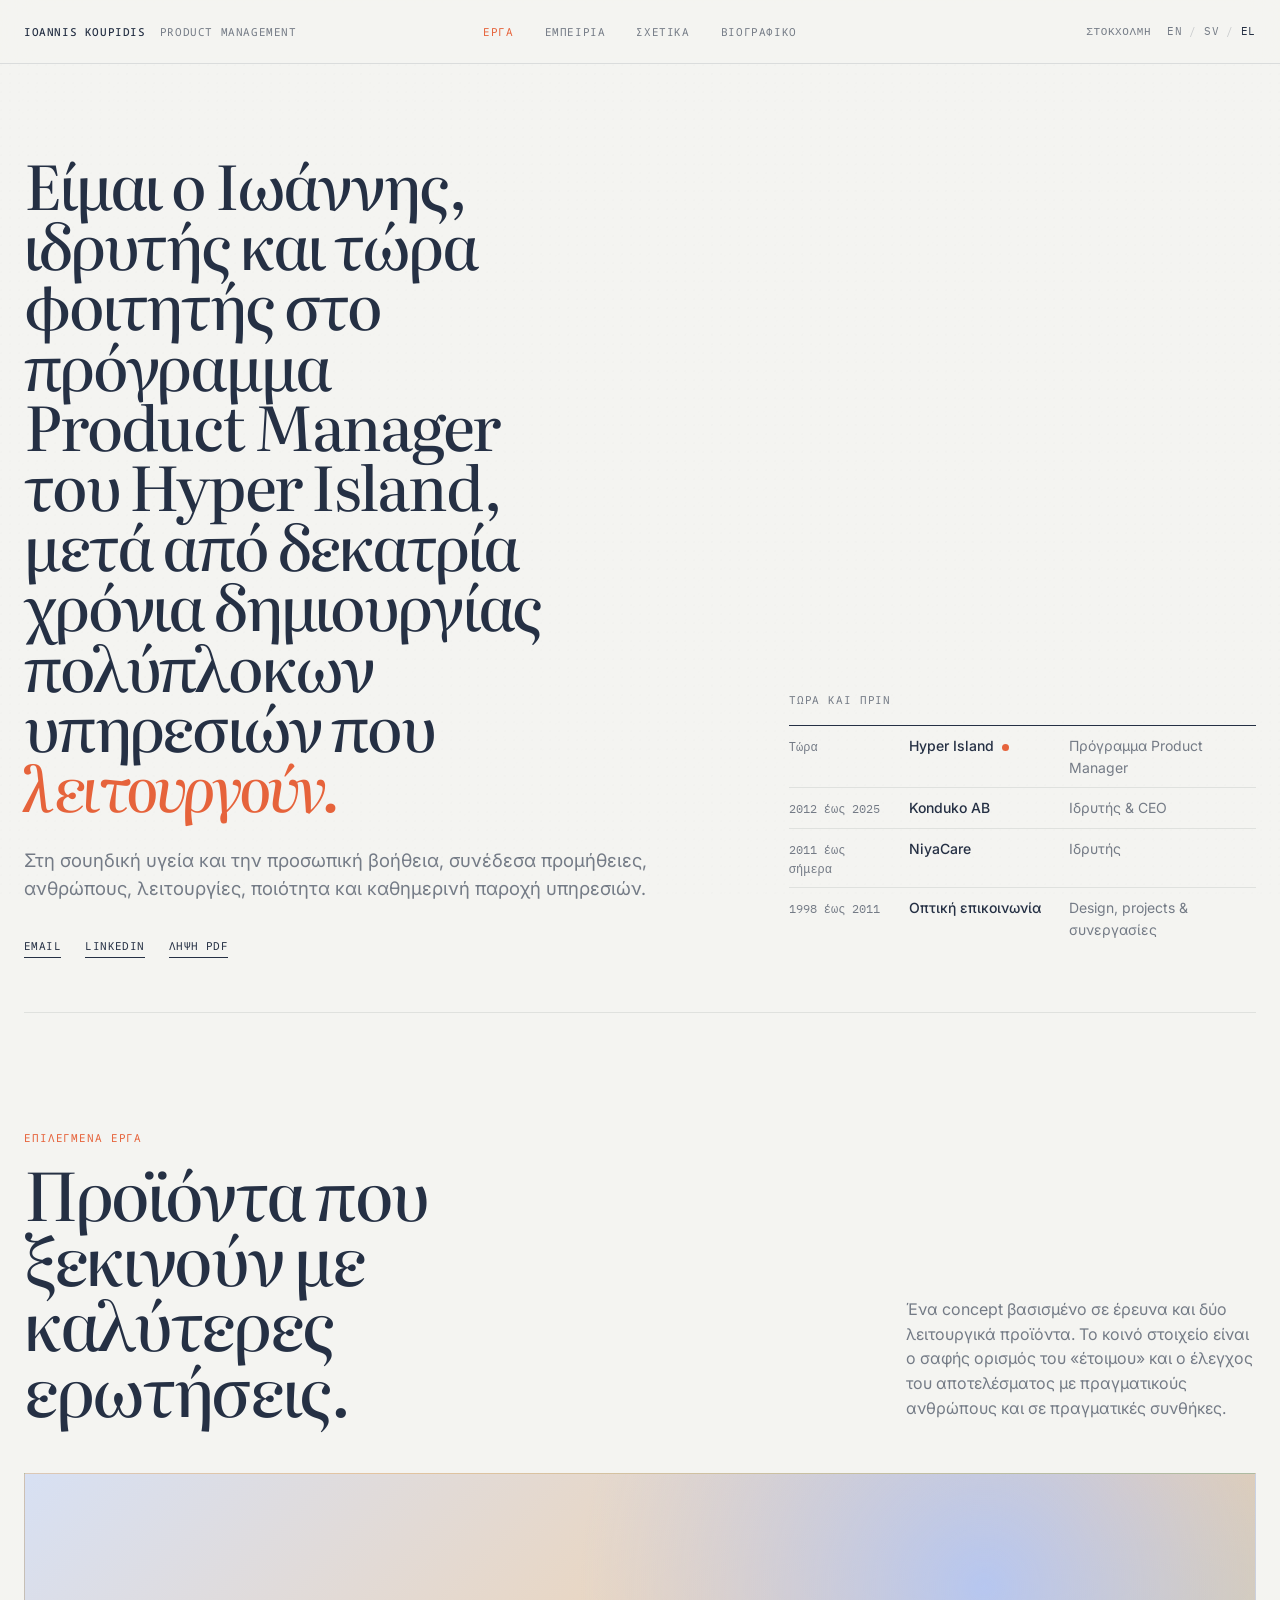
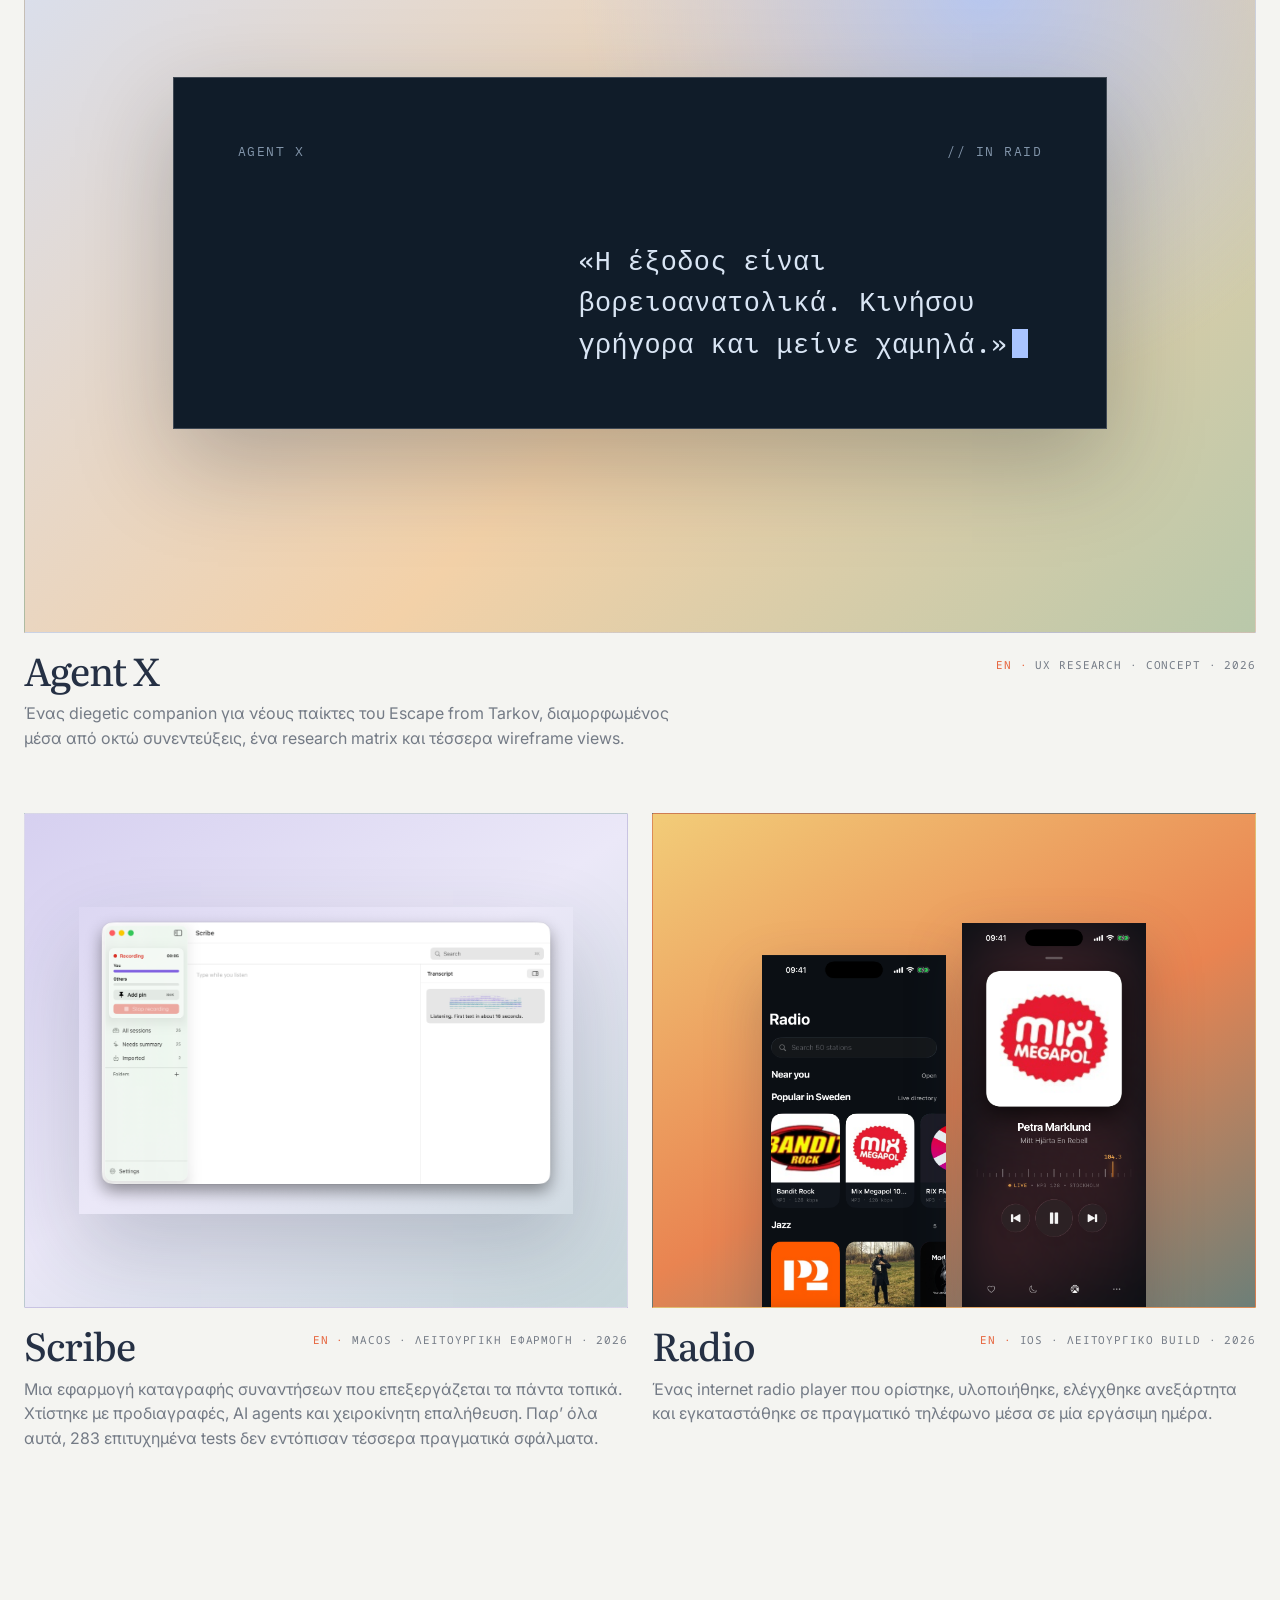
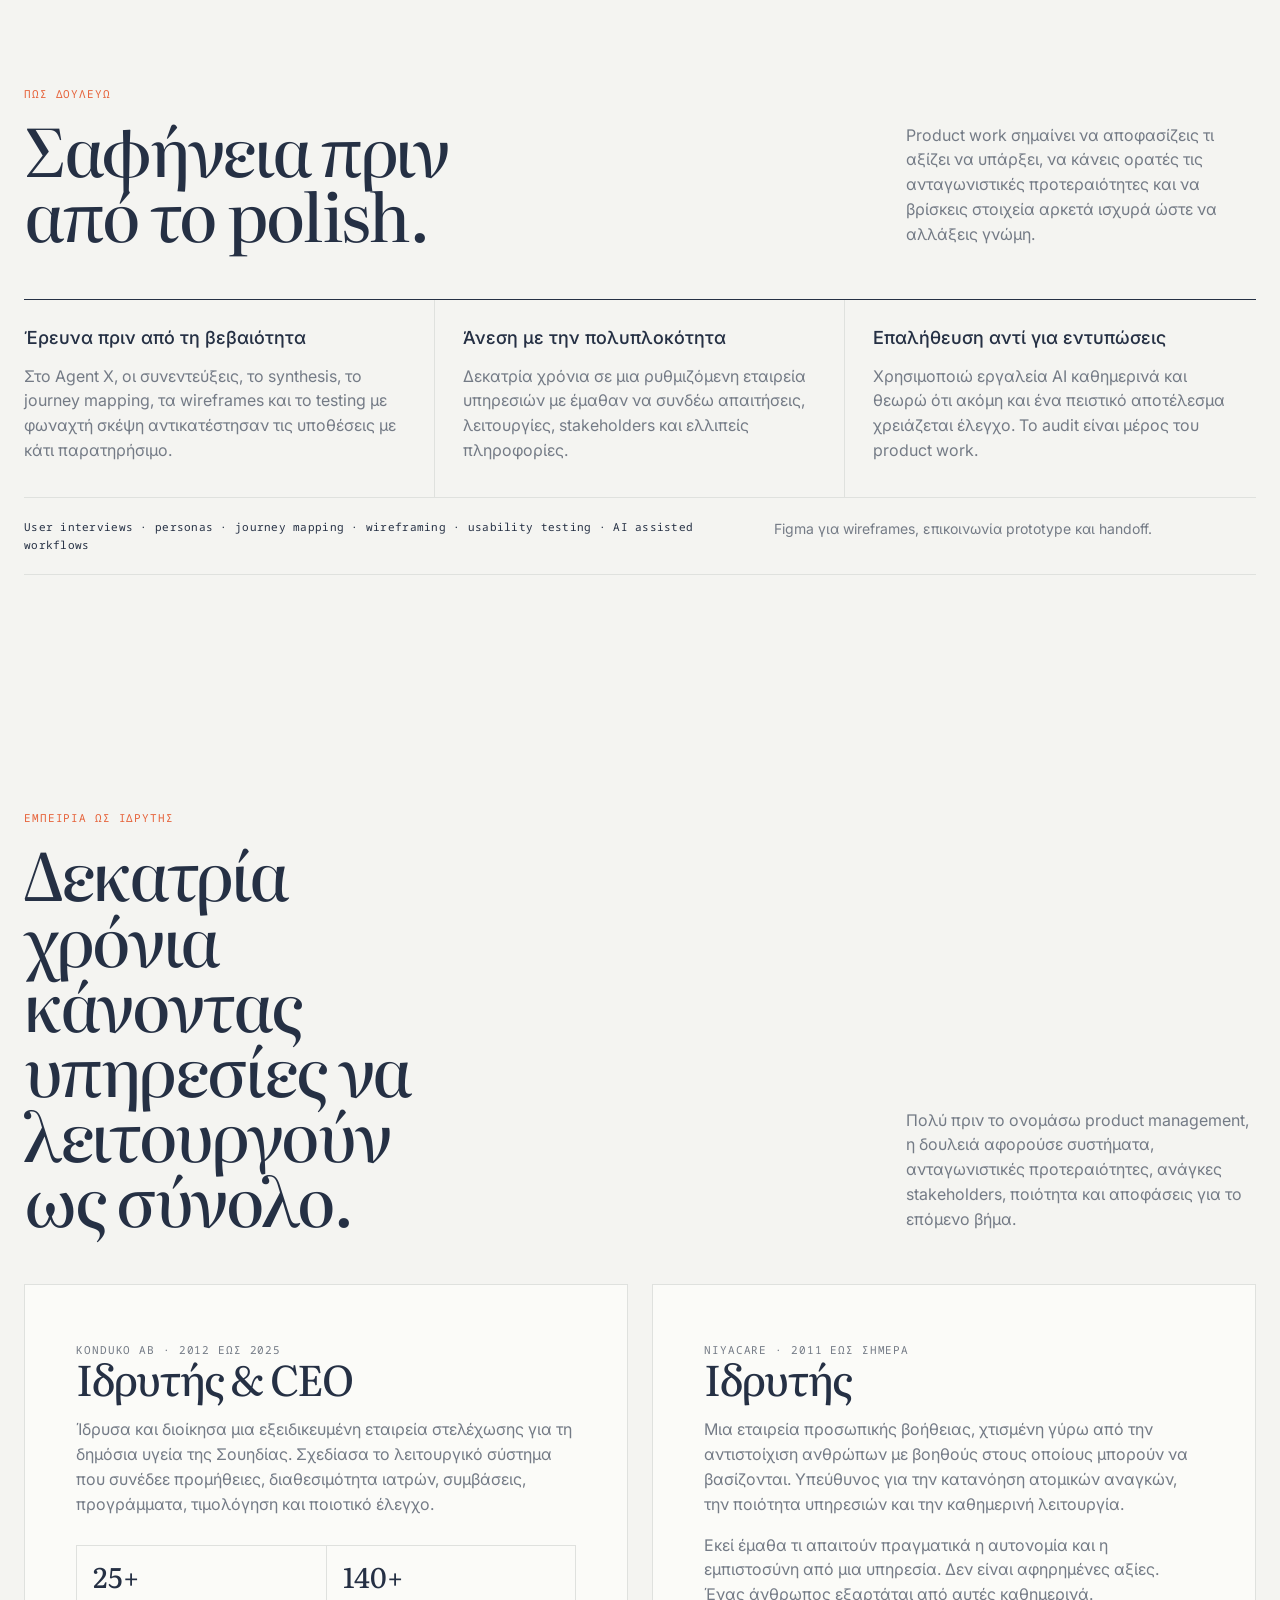
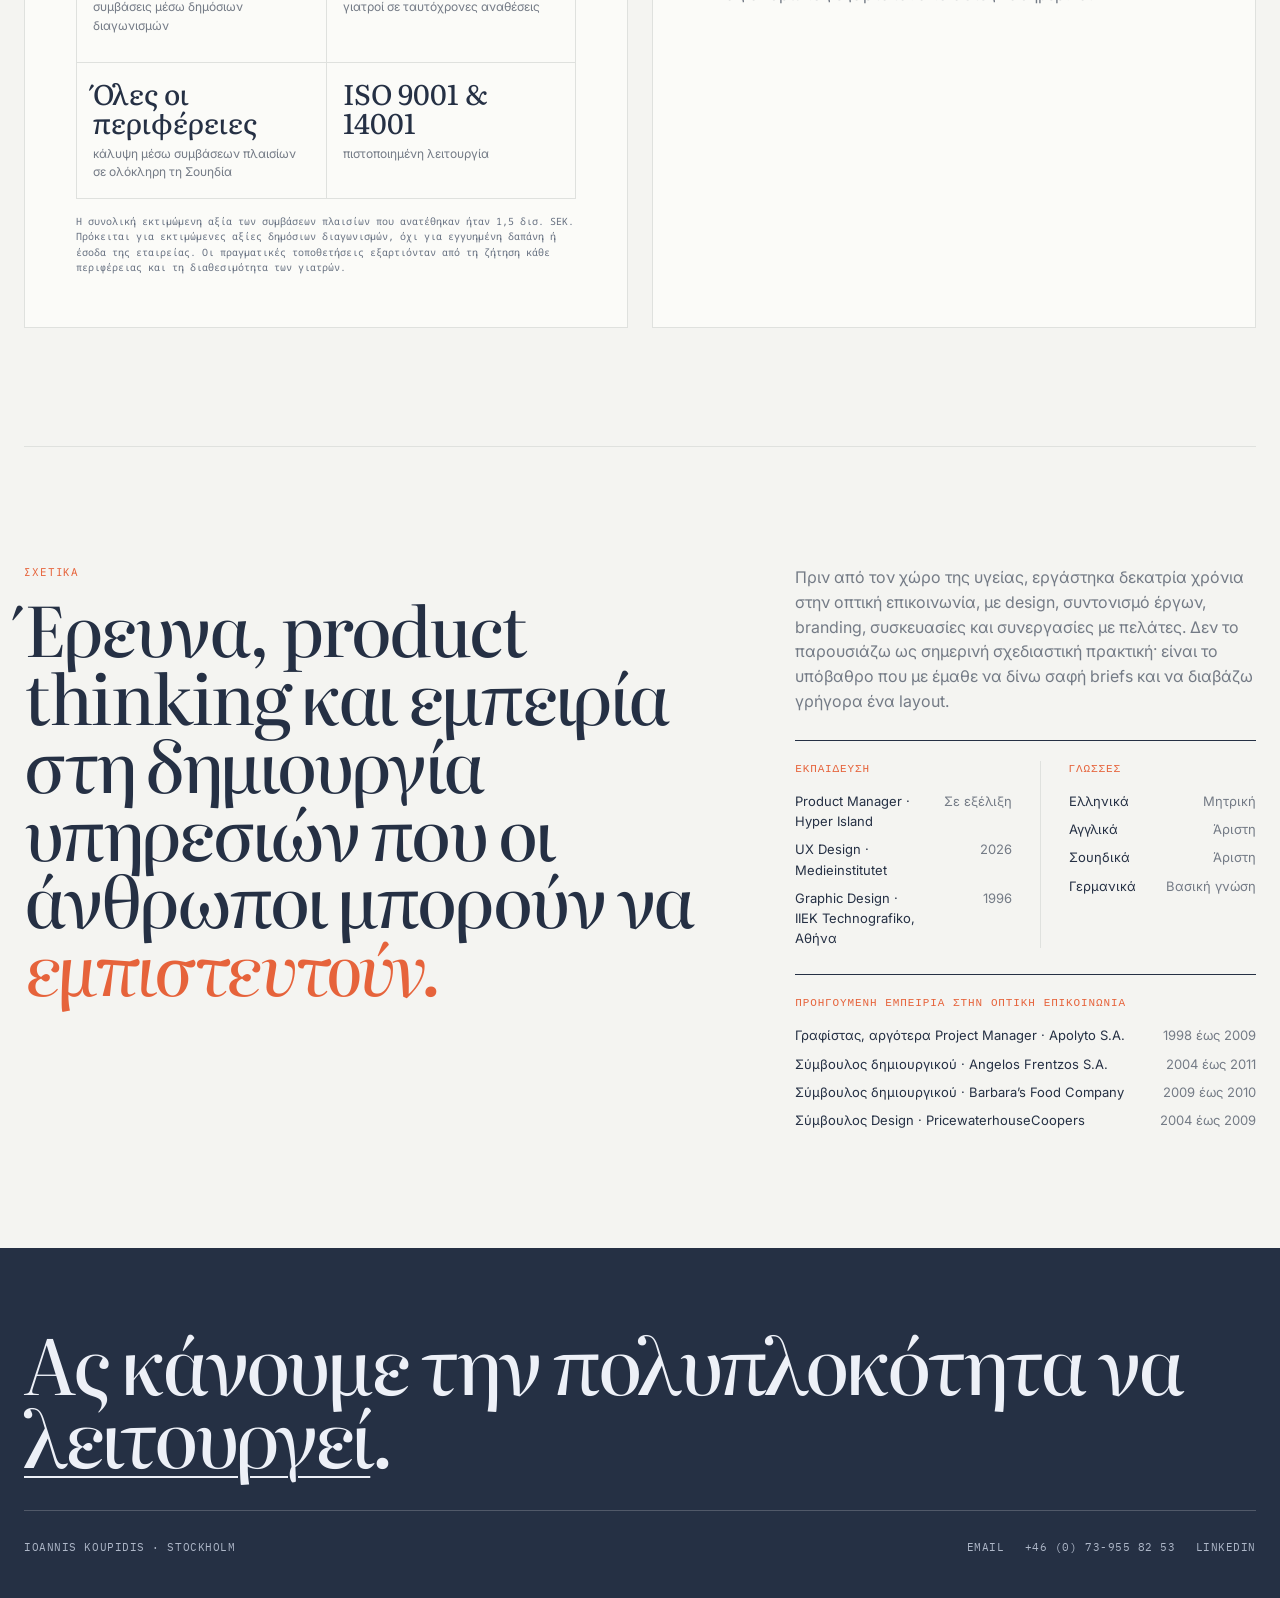
==== commit 943e259a: "Clarify earlier creative experience" ====
--- a/el/index.html
+++ b/el/index.html
@@ -129,7 +129,7 @@
             </section>
           </div>
           <section class="earlier-experience" aria-labelledby="earlier-experience-title">
-            <h3 class="fact-heading" id="earlier-experience-title">Προηγούμενη εμπειρία</h3>
+            <h3 class="fact-heading" id="earlier-experience-title">Προηγούμενη εμπειρία στην οπτική επικοινωνία</h3>
             <div class="compact-list"><span>Γραφίστας, αργότερα Project Manager · Apolyto S.A.</span><span>1998 έως 2009</span><span>Σύμβουλος δημιουργικού · Angelos Frentzos S.A.</span><span>2004 έως 2011</span><span>Σύμβουλος δημιουργικού · Barbara’s Food Company</span><span>2009 έως 2010</span><span>Σύμβουλος Design · PricewaterhouseCoopers</span><span>2004 έως 2009</span></div>
           </section>
         </div>
